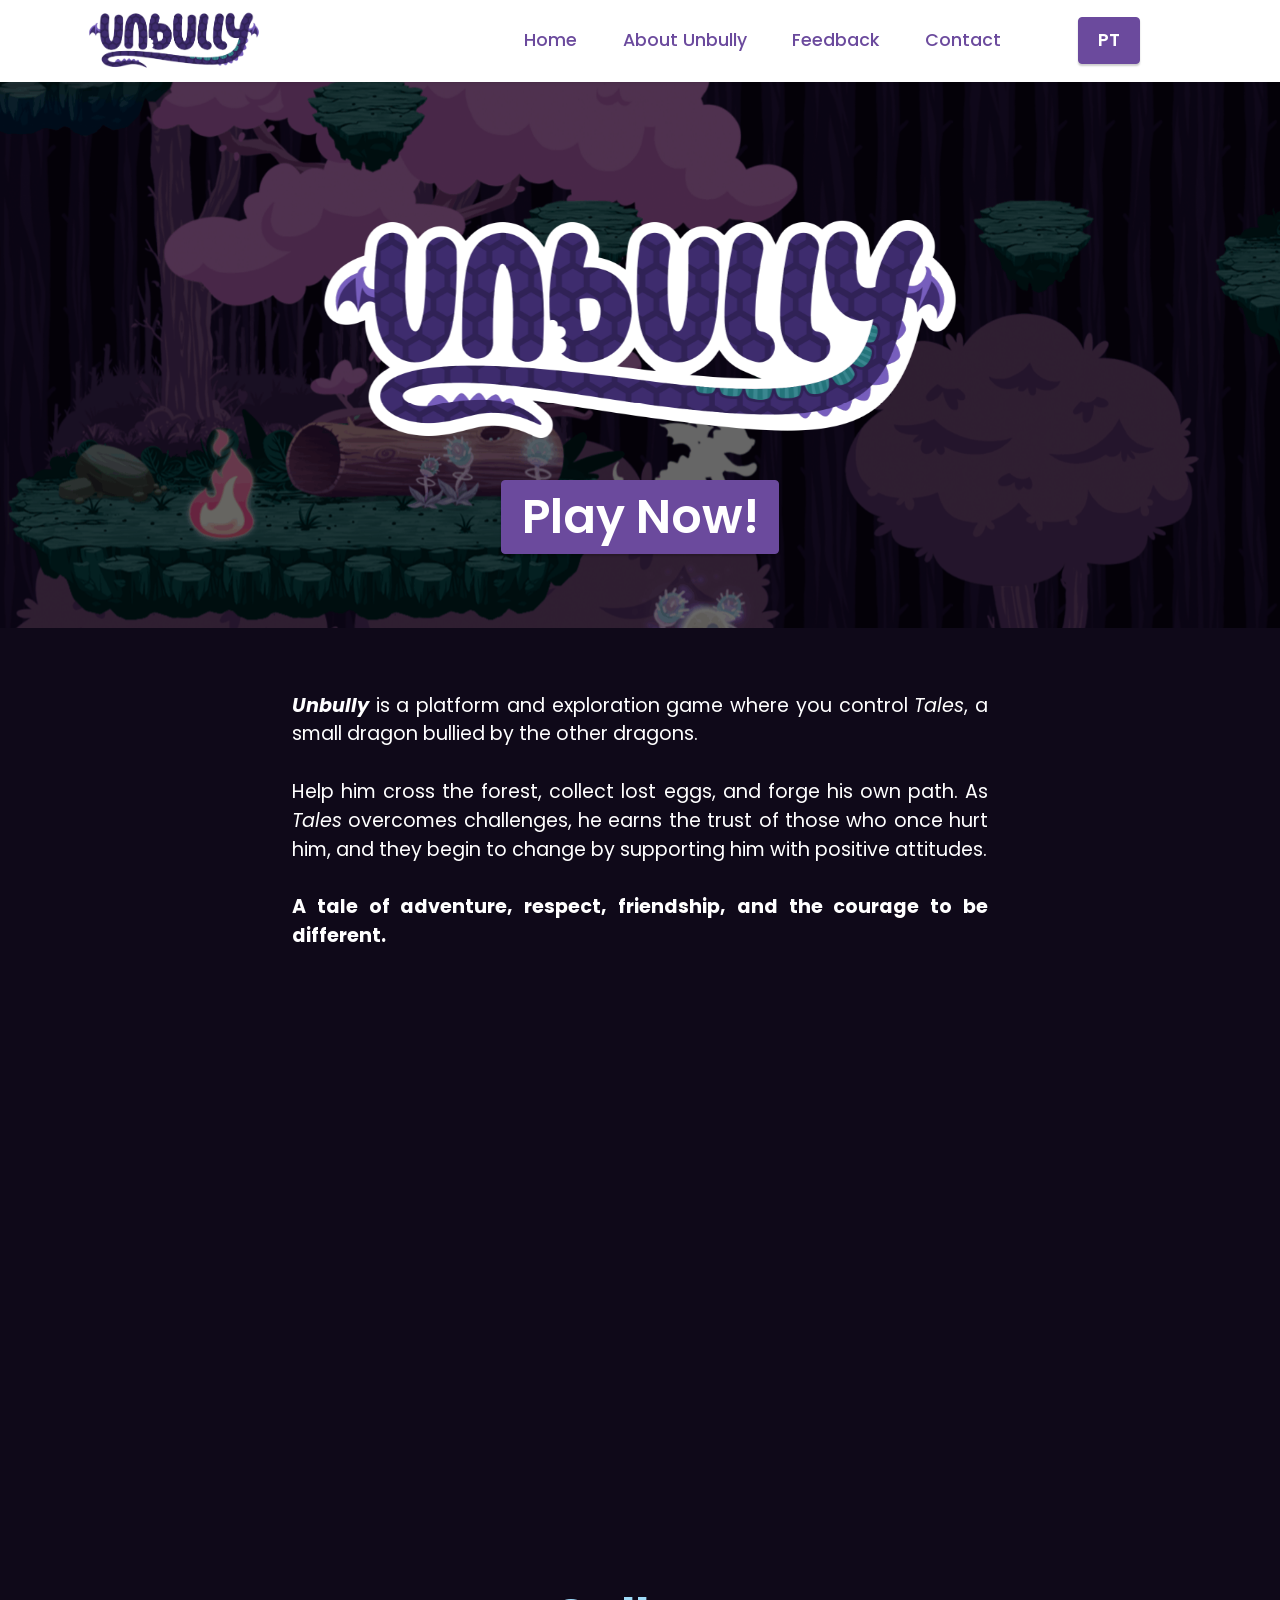
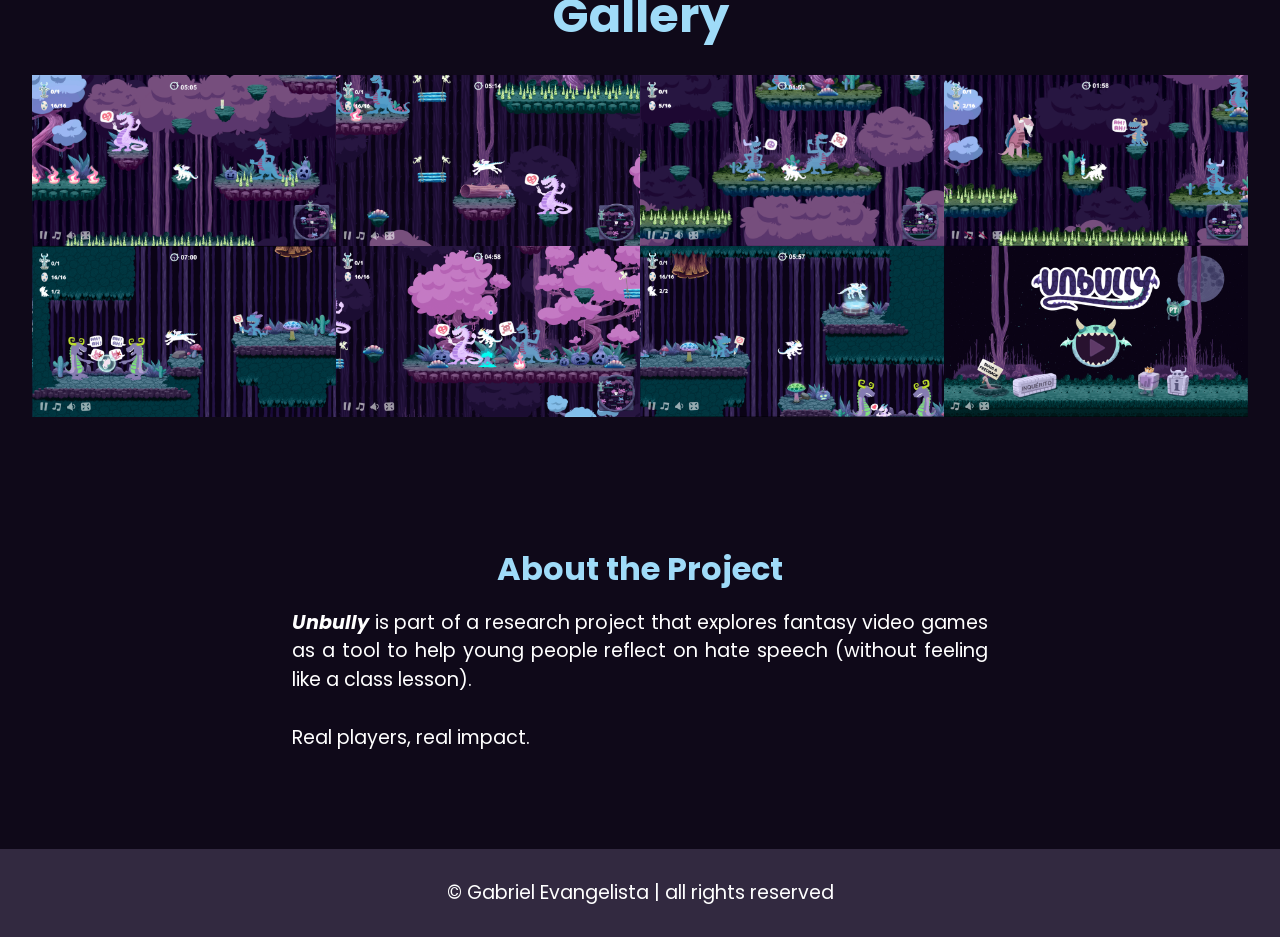
==== EN/index.html @ 6f9fe34d "update" ====
<!DOCTYPE html>
<html  >
<head>
  <!-- Site made with Mobirise Website Builder v6.1.12, https://mobirise.com -->
  <meta charset="UTF-8">
  <meta http-equiv="X-UA-Compatible" content="IE=edge">
  <meta name="generator" content="Mobirise v6.1.12, mobirise.com">
  <meta name="viewport" content="width=device-width, initial-scale=1, minimum-scale=1">
  <link rel="shortcut icon" href="assets/images/favicon2-128x128.png" type="image/x-icon">
  <meta name="description" content="">
  
  
  <title>Home</title>
  <link rel="stylesheet" href="assets/web/assets/mobirise-icons2/mobirise2.css">
  <link rel="stylesheet" href="assets/bootstrap/css/bootstrap.min.css">
  <link rel="stylesheet" href="assets/parallax/jarallax.css">
  <link rel="stylesheet" href="assets/animatecss/animate.css">
  <link rel="stylesheet" href="assets/dropdown/css/style.css">
  <link rel="stylesheet" href="assets/socicon/css/styles.css">
  <link rel="stylesheet" href="assets/theme/css/style.css">
  <link rel="preload" href="https://fonts.googleapis.com/css?family=Poppins:100,100i,200,200i,300,300i,400,400i,500,500i,600,600i,700,700i,800,800i,900,900i&display=swap" as="style" onload="this.onload=null;this.rel='stylesheet'">
  <noscript><link rel="stylesheet" href="https://fonts.googleapis.com/css?family=Poppins:100,100i,200,200i,300,300i,400,400i,500,500i,600,600i,700,700i,800,800i,900,900i&display=swap"></noscript>
  <link rel="preload" as="style" href="assets/mobirise/css/mbr-additional.css?v=PXwxpA"><link rel="stylesheet" href="assets/mobirise/css/mbr-additional.css?v=PXwxpA" type="text/css">

  
  
  
</head>
<body>
  
  <section data-bs-version="5.1" class="menu menu1 cid-vgG5Vg7soO" once="menu" id="menu1-z">
    

    <nav class="navbar navbar-dropdown navbar-fixed-top navbar-expand-lg">
        <div class="container">
            <div class="navbar-brand">
                <span class="navbar-logo">
                    
                        <a href="index.html"><img src="assets/images/unbullylogo-1756x606.png" alt="" style="height: 3.8rem;"></a>
                    
                </span>
                
            </div>
            <button class="navbar-toggler" type="button" data-toggle="collapse" data-bs-toggle="collapse" data-target="#navbarSupportedContent" data-bs-target="#navbarSupportedContent" aria-controls="navbarNavAltMarkup" aria-expanded="false" aria-label="Toggle navigation">
                <div class="hamburger">
                    <span></span>
                    <span></span>
                    <span></span>
                    <span></span>
                </div>
            </button>
            <div class="collapse navbar-collapse" id="navbarSupportedContent">
                <ul class="navbar-nav nav-dropdown" data-app-modern-menu="true"><li class="nav-item"><a class="nav-link link text-primary display-4" href="index.html">Home</a></li><li class="nav-item"><a class="nav-link link text-primary display-4" href="page4.html">About Unbully</a></li><li class="nav-item"><a class="nav-link link text-primary display-4" href="page2.html">Feedback</a></li><li class="nav-item"><a class="nav-link link text-primary display-4" href="page5.html">Contact</a></li></ul>
                
                <div class="navbar-buttons mbr-section-btn"><a class="btn btn-primary display-4" href="https://mobiri.se">PT<br></a></div>
            </div>
        </div>
    </nav>
</section>

<section data-bs-version="5.1" class="header9 cid-vm3trypGJ2 mbr-parallax-background" id="header9-1f">

    

    
    <div class="mbr-overlay" style="opacity: 0.6; background-color: rgb(0, 0, 0);"></div>

    <div class="text-center container-fluid">
        <div class="row justify-content-center">
            <div class="col-md-12 col-lg-9">
                <div class="image-wrap mb-4">
                    <img src="assets/images/unbullylogo-1756x606.png" alt="Mobirise Website Builder">
                </div>
                
                
                <div class="mbr-section-btn mt-3"><a class="btn btn-primary display-2" href="https://unbully.gevan.art" target="_blank">Play Now!</a></div>
            </div>
        </div>
    </div>
</section>

<section data-bs-version="5.1" class="header13 cid-vcz3nymHnA" id="header13-j">

    

    
    

    <div class="align-center container-fluid">
        <div class="row justify-content-center">
            <div class="col-12 col-lg-7">
                
                
                <p class="mbr-text mbr-fonts-style mb-3 display-7"><strong><em>Unbully</em></strong> is a platform and exploration game where you control <em>Tales</em>, a small dragon bullied by the other dragons.<br><br>Help him cross the forest, collect lost eggs, and forge his own path. As <em>Tales</em> overcomes challenges, he earns the trust of those who once hurt him, and they begin to change by supporting him with positive attitudes.<br><strong><br>A tale of adventure, respect, friendship, and the courage to be different.</strong></p>
                
                
            </div>
        </div>
    </div>
</section>

<section data-bs-version="5.1" class="header16 cid-vm3KEUm9s2" id="header16-1h">

    

    
    

    <div class="container">
        <div class="row justify-content-center">
            <div class="col-12 col-lg-9">
                
                
                
                <div class="video-wrapper mt-4"><iframe class="mbr-embedded-video" src="https://www.youtube.com/embed/XfeAUYcSJuM?rel=0&amp;amp;mute=1&amp;showinfo=0&amp;autoplay=1&amp;loop=1&amp;playlist=XfeAUYcSJuM" width="1280" height="720" frameborder="0" allowfullscreen></iframe></div>
            </div>
        </div>
    </div>
</section>

<section data-bs-version="5.1" class="gallery6 mbr-gallery cid-vm3TkjTkmU" id="gallery6-1n">
    

    
    

    <div class="container-fluid">
        <div class="mbr-section-head">
            <h3 class="mbr-section-title mbr-fonts-style align-center m-0 display-2"><strong>Gallery</strong></h3>
            
        </div>
        <div class="row mbr-gallery mt-4">
            <div class="col-12 col-md-6 col-lg-3 item gallery-image active">
                <div class="item-wrapper" data-toggle="modal" data-bs-toggle="modal" data-target="#vm4Dlu1EPq-modal" data-bs-target="#vm4Dlu1EPq-modal">
                    <img class="w-100" src="assets/images/gameplay04-888x500.png" alt="Mobirise Website Builder" data-slide-to="0" data-bs-slide-to="0" data-target="#lb-vm4Dlu1EPq" data-bs-target="#lb-vm4Dlu1EPq">
                    <div class="icon-wrapper">
                        <span class="mobi-mbri mobi-mbri-search mbr-iconfont mbr-iconfont-btn"></span>
                    </div>
                </div>
                
            </div>
            <div class="col-12 col-md-6 col-lg-3 item gallery-image">
                <div class="item-wrapper" data-toggle="modal" data-bs-toggle="modal" data-target="#vm4Dlu1EPq-modal" data-bs-target="#vm4Dlu1EPq-modal">
                    <img class="w-100" src="assets/images/gameplay05-1920x1080.png" alt="Mobirise Website Builder" data-slide-to="1" data-bs-slide-to="1" data-target="#lb-vm4Dlu1EPq" data-bs-target="#lb-vm4Dlu1EPq">
                    <div class="icon-wrapper">
                        <span class="mobi-mbri mobi-mbri-search mbr-iconfont mbr-iconfont-btn"></span>
                    </div>
                </div>
                
            </div><div class="col-12 col-md-6 col-lg-3 item gallery-image">
                <div class="item-wrapper" data-toggle="modal" data-bs-toggle="modal" data-target="#vm4Dlu1EPq-modal" data-bs-target="#vm4Dlu1EPq-modal">
                    <img class="w-100" src="assets/images/gameplay02-888x500.png" alt="Mobirise Website Builder" data-slide-to="2" data-bs-slide-to="2" data-target="#lb-vm4Dlu1EPq" data-bs-target="#lb-vm4Dlu1EPq">
                    <div class="icon-wrapper">
                        <span class="mobi-mbri mobi-mbri-search mbr-iconfont mbr-iconfont-btn"></span>
                    </div>
                </div>
                
            </div>
            <div class="col-12 col-md-6 col-lg-3 item gallery-image">
                <div class="item-wrapper" data-toggle="modal" data-bs-toggle="modal" data-target="#vm4Dlu1EPq-modal" data-bs-target="#vm4Dlu1EPq-modal">
                    <img class="w-100" src="assets/images/gameplay01-888x500.png" alt="Mobirise Website Builder" data-slide-to="3" data-bs-slide-to="3" data-target="#lb-vm4Dlu1EPq" data-bs-target="#lb-vm4Dlu1EPq">
                    <div class="icon-wrapper">
                        <span class="mobi-mbri mobi-mbri-search mbr-iconfont mbr-iconfont-btn"></span>
                    </div>
                </div>
                
            </div>
            <div class="col-12 col-md-6 col-lg-3 item gallery-image">
                <div class="item-wrapper" data-toggle="modal" data-bs-toggle="modal" data-target="#vm4Dlu1EPq-modal" data-bs-target="#vm4Dlu1EPq-modal">
                    <img class="w-100" src="assets/images/gameplay08-1920x1080.png" alt="Mobirise Website Builder" data-slide-to="4" data-bs-slide-to="4" data-target="#lb-vm4Dlu1EPq" data-bs-target="#lb-vm4Dlu1EPq">
                    <div class="icon-wrapper">
                        <span class="mobi-mbri mobi-mbri-search mbr-iconfont mbr-iconfont-btn"></span>
                    </div>
                </div>
                
            </div><div class="col-12 col-md-6 col-lg-3 item gallery-image">
                <div class="item-wrapper" data-toggle="modal" data-bs-toggle="modal" data-target="#vm4Dlu1EPq-modal" data-bs-target="#vm4Dlu1EPq-modal">
                    <img class="w-100" src="assets/images/gameplay07-1920x1080.png" alt="Mobirise Website Builder" data-slide-to="5" data-bs-slide-to="5" data-target="#lb-vm4Dlu1EPq" data-bs-target="#lb-vm4Dlu1EPq">
                    <div class="icon-wrapper">
                        <span class="mobi-mbri mobi-mbri-search mbr-iconfont mbr-iconfont-btn"></span>
                    </div>
                </div>
                
            </div><div class="col-12 col-md-6 col-lg-3 item gallery-image">
                <div class="item-wrapper" data-toggle="modal" data-bs-toggle="modal" data-target="#vm4Dlu1EPq-modal" data-bs-target="#vm4Dlu1EPq-modal">
                    <img class="w-100" src="assets/images/gameplay09-1920x1080.png" alt="Mobirise Website Builder" data-slide-to="6" data-bs-slide-to="6" data-target="#lb-vm4Dlu1EPq" data-bs-target="#lb-vm4Dlu1EPq">
                    <div class="icon-wrapper">
                        <span class="mobi-mbri mobi-mbri-search mbr-iconfont mbr-iconfont-btn"></span>
                    </div>
                </div>
                
            </div><div class="col-12 col-md-6 col-lg-3 item gallery-image">
                <div class="item-wrapper" data-toggle="modal" data-bs-toggle="modal" data-target="#vm4Dlu1EPq-modal" data-bs-target="#vm4Dlu1EPq-modal">
                    <img class="w-100" src="assets/images/gameplay11-1920x1080.png" alt="Mobirise Website Builder" data-slide-to="7" data-bs-slide-to="7" data-target="#lb-vm4Dlu1EPq" data-bs-target="#lb-vm4Dlu1EPq">
                    <div class="icon-wrapper">
                        <span class="mobi-mbri mobi-mbri-search mbr-iconfont mbr-iconfont-btn"></span>
                    </div>
                </div>
                
            </div>
        </div>

        <div class="modal mbr-slider" tabindex="-1" role="dialog" aria-hidden="true" id="vm4Dlu1EPq-modal">
            <div class="modal-dialog" role="document">
                <div class="modal-content">
                    <div class="modal-body">
                        <div class="carousel slide carousel-fade" id="lb-vm4Dlu1EPq" data-interval="4000" data-bs-interval="4000">
                            <div class="carousel-inner">
                                <div class="carousel-item active">
                                    <img class="d-block w-100" src="assets/images/gameplay04-888x500.png" alt="Mobirise Website Builder">
                                </div>
                                <div class="carousel-item">
                                    <img class="d-block w-100" src="assets/images/gameplay05-1920x1080.png" alt="Mobirise Website Builder">
                                </div><div class="carousel-item">
                                    <img class="d-block w-100" src="assets/images/gameplay02-888x500.png" alt="Mobirise Website Builder">
                                </div>
                                <div class="carousel-item">
                                    <img class="d-block w-100" src="assets/images/gameplay01-888x500.png" alt="Mobirise Website Builder">
                                </div>
                                <div class="carousel-item">
                                    <img class="d-block w-100" src="assets/images/gameplay08-1920x1080.png" alt="Mobirise Website Builder">
                                </div><div class="carousel-item">
                                    <img class="d-block w-100" src="assets/images/gameplay07-1920x1080.png" alt="Mobirise Website Builder">
                                </div><div class="carousel-item">
                                    <img class="d-block w-100" src="assets/images/gameplay09-1920x1080.png" alt="Mobirise Website Builder">
                                </div><div class="carousel-item">
                                    <img class="d-block w-100" src="assets/images/gameplay11-1920x1080.png" alt="Mobirise Website Builder">
                                </div>
                            </div>
                            <ol class="carousel-indicators">
                                <li data-slide-to="0" data-bs-slide-to="0" class="active" data-target="#lb-vm4Dlu1EPq" data-bs-target="#lb-vm4Dlu1EPq"></li><li data-slide-to="1" data-bs-slide-to="1" class="" data-target="#lb-vm4Dlu1EPq" data-bs-target="#lb-vm4Dlu1EPq"></li>
                                <li data-slide-to="2" data-bs-slide-to="2" data-target="#lb-vm4Dlu1EPq" data-bs-target="#lb-vm4Dlu1EPq"></li>
                                <li data-slide-to="3" data-bs-slide-to="3" data-target="#lb-vm4Dlu1EPq" data-bs-target="#lb-vm4Dlu1EPq"></li>
                                <li data-slide-to="4" data-bs-slide-to="4" data-target="#lb-vm4Dlu1EPq" data-bs-target="#lb-vm4Dlu1EPq"></li><li data-slide-to="5" data-bs-slide-to="5" data-target="#lb-vm4Dlu1EPq" data-bs-target="#lb-vm4Dlu1EPq"></li><li data-slide-to="6" data-bs-slide-to="6" data-target="#lb-vm4Dlu1EPq" data-bs-target="#lb-vm4Dlu1EPq"></li><li data-slide-to="7" data-bs-slide-to="7" data-target="#lb-vm4Dlu1EPq" data-bs-target="#lb-vm4Dlu1EPq"></li>
                            </ol>
                            <a role="button" href="" class="close" data-dismiss="modal" data-bs-dismiss="modal" aria-label="Close">
                            </a>
                            <a class="carousel-control-prev carousel-control" role="button" data-slide="prev" data-bs-slide="prev" href="#lb-vm4Dlu1EPq">
                                <span class="mobi-mbri mobi-mbri-arrow-prev" aria-hidden="true"></span>
                                <span class="sr-only visually-hidden">Previous</span>
                            </a>
                            <a class="carousel-control-next carousel-control" role="button" data-slide="next" data-bs-slide="next" href="#lb-vm4Dlu1EPq">
                                <span class="mobi-mbri mobi-mbri-arrow-next" aria-hidden="true"></span>
                                <span class="sr-only visually-hidden">Next</span>
                            </a>
                        </div>
                    </div>
                </div>
            </div>
        </div>
    </div>
</section>

<section data-bs-version="5.1" class="header13 cid-vm3LgJowr5" id="header13-1j">

    

    
    

    <div class="align-center container-fluid">
        <div class="row justify-content-center">
            <div class="col-12 col-lg-7">
                <h1 class="mbr-section-title mbr-fonts-style mb-3 display-5"><strong>About the Project</strong></h1>
                
                <p class="mbr-text mbr-fonts-style mb-3 display-7"><strong><em>Unbully</em></strong> is part of a research project that explores fantasy video games as a tool to help young people reflect on hate speech (without feeling like a class lesson).<br><br>Real players, real impact.<br></p>
                
                
            </div>
        </div>
    </div>
</section>

<section data-bs-version="5.1" class="footer7 cid-vm4bT0W5iz" once="footers" id="footer7-26">

    

    

    <div class="container">
        <div class="media-container-row align-center mbr-white">
            <div class="col-12">
                <p class="mbr-text mb-0 mbr-fonts-style display-7">
                    ​© Gabriel Evangelista | all rights reserved
                </p>
            </div>
        </div>
    </div>
</section><script src="assets/bootstrap/js/bootstrap.bundle.min.js"></script>  <script src="assets/parallax/jarallax.js"></script>  <script src="assets/smoothscroll/smooth-scroll.js"></script>  <script src="assets/ytplayer/index.js"></script>  <script src="assets/dropdown/js/navbar-dropdown.js"></script>  <script src="assets/playervimeo/vimeo_player.js"></script>  <script src="assets/theme/js/script.js"></script>  
  
  
 <div id="scrollToTop" class="scrollToTop mbr-arrow-up"><a style="text-align: center;"><i class="mbr-arrow-up-icon mbr-arrow-up-icon-cm cm-icon cm-icon-smallarrow-up"></i></a></div>
    <input name="animation" type="hidden">
  </body>
</html>
---- EN/assets/web/assets/mobirise-icons2/mobirise2.css ----
@font-face {
  font-family: 'Moririse2';
  font-display: swap;
  src:  url('mobirise2.eot?f2bix4');
  src:  url('mobirise2.eot?f2bix4#iefix') format('embedded-opentype'),
    url('mobirise2.woff2?f2bix4') format('woff2'),
    url('mobirise2.woff?f2bix4') format('woff'),
    url('mobirise2.ttf?f2bix4') format('truetype'),
    url('mobirise2.svg?f2bix4#mobirise2') format('svg');
  font-weight: normal;
  font-style: normal;
}

[class^="mobi-"], [class*=" mobi-"] {
  /* use !important to prevent issues with browser extensions that change fonts */
  font-family: 'Moririse2' !important;
  speak: none;
  font-style: normal;
  font-weight: normal;
  font-variant: normal;
  text-transform: none;
  line-height: 1;

  /* Better Font Rendering =========== */
  -webkit-font-smoothing: antialiased;
  -moz-osx-font-smoothing: grayscale;
}

.mobi-mbri-add-submenu:before {
  content: "\e900";
}
.mobi-mbri-alert:before {
  content: "\e901";
}
.mobi-mbri-align-center:before {
  content: "\e902";
}
.mobi-mbri-align-justify:before {
  content: "\e903";
}
.mobi-mbri-align-left:before {
  content: "\e904";
}
.mobi-mbri-align-right:before {
  content: "\e905";
}
.mobi-mbri-android:before {
  content: "\e906";
}
.mobi-mbri-apple:before {
  content: "\e907";
}
.mobi-mbri-arrow-down:before {
  content: "\e908";
}
.mobi-mbri-arrow-next:before {
  content: "\e909";
}
.mobi-mbri-arrow-prev:before {
  content: "\e90a";
}
.mobi-mbri-arrow-up:before {
  content: "\e90b";
}
.mobi-mbri-bold:before {
  content: "\e90c";
}
.mobi-mbri-bookmark:before {
  content: "\e90d";
}
.mobi-mbri-bootstrap:before {
  content: "\e90e";
}
.mobi-mbri-briefcase:before {
  content: "\e90f";
}
.mobi-mbri-browse:before {
  content: "\e910";
}
.mobi-mbri-bulleted-list:before {
  content: "\e911";
}
.mobi-mbri-calendar:before {
  content: "\e912";
}
.mobi-mbri-camera:before {
  content: "\e913";
}
.mobi-mbri-cart-add:before {
  content: "\e914";
}
.mobi-mbri-cart-full:before {
  content: "\e915";
}
.mobi-mbri-cash:before {
  content: "\e916";
}
.mobi-mbri-change-style:before {
  content: "\e917";
}
.mobi-mbri-chat:before {
  content: "\e918";
}
.mobi-mbri-clock:before {
  content: "\e919";
}
.mobi-mbri-close:before {
  content: "\e91a";
}
.mobi-mbri-cloud:before {
  content: "\e91b";
}
.mobi-mbri-code:before {
  content: "\e91c";
}
.mobi-mbri-contact-form:before {
  content: "\e91d";
}
.mobi-mbri-credit-card:before {
  content: "\e91e";
}
.mobi-mbri-cursor-click:before {
  content: "\e91f";
}
.mobi-mbri-cust-feedback:before {
  content: "\e920";
}
.mobi-mbri-database:before {
  content: "\e921";
}
.mobi-mbri-delivery:before {
  content: "\e922";
}
.mobi-mbri-desktop:before {
  content: "\e923";
}
.mobi-mbri-devices:before {
  content: "\e924";
}
.mobi-mbri-down:before {
  content: "\e925";
}
.mobi-mbri-download-2:before {
  content: "\e926";
}
.mobi-mbri-download:before {
  content: "\e927";
}
.mobi-mbri-drag-n-drop-2:before {
  content: "\e928";
}
.mobi-mbri-drag-n-drop:before {
  content: "\e929";
}
.mobi-mbri-edit-2:before {
  content: "\e92a";
}
.mobi-mbri-edit:before {
  content: "\e92b";
}
.mobi-mbri-error:before {
  content: "\e92c";
}
.mobi-mbri-extension:before {
  content: "\e92d";
}
.mobi-mbri-features:before {
  content: "\e92e";
}
.mobi-mbri-file:before {
  content: "\e92f";
}
.mobi-mbri-flag:before {
  content: "\e930";
}
.mobi-mbri-folder:before {
  content: "\e931";
}
.mobi-mbri-gift:before {
  content: "\e932";
}
.mobi-mbri-github:before {
  content: "\e933";
}
.mobi-mbri-globe-2:before {
  content: "\e934";
}
.mobi-mbri-globe:before {
  content: "\e935";
}
.mobi-mbri-growing-chart:before {
  content: "\e936";
}
.mobi-mbri-hearth:before {
  content: "\e937";
}
.mobi-mbri-help:before {
  content: "\e938";
}
.mobi-mbri-home:before {
  content: "\e939";
}
.mobi-mbri-hot-cup:before {
  content: "\e93a";
}
.mobi-mbri-idea:before {
  content: "\e93b";
}
.mobi-mbri-image-gallery:before {
  content: "\e93c";
}
.mobi-mbri-image-slider:before {
  content: "\e93d";
}
.mobi-mbri-info:before {
  content: "\e93e";
}
.mobi-mbri-italic:before {
  content: "\e93f";
}
.mobi-mbri-key:before {
  content: "\e940";
}
.mobi-mbri-laptop:before {
  content: "\e941";
}
.mobi-mbri-layers:before {
  content: "\e942";
}
.mobi-mbri-left-right:before {
  content: "\e943";
}
.mobi-mbri-left:before {
  content: "\e944";
}
.mobi-mbri-letter:before {
  content: "\e945";
}
.mobi-mbri-like:before {
  content: "\e946";
}
.mobi-mbri-link:before {
  content: "\e947";
}
.mobi-mbri-lock:before {
  content: "\e948";
}
.mobi-mbri-login:before {
  content: "\e949";
}
.mobi-mbri-logout:before {
  content: "\e94a";
}
.mobi-mbri-magic-stick:before {
  content: "\e94b";
}
.mobi-mbri-map-pin:before {
  content: "\e94c";
}
.mobi-mbri-menu:before {
  content: "\e94d";
}
.mobi-mbri-mobile-2:before {
  content: "\e94e";
}
.mobi-mbri-mobile-horizontal:before {
  content: "\e94f";
}
.mobi-mbri-mobile:before {
  content: "\e950";
}
.mobi-mbri-mobirise:before {
  content: "\e951";
}
.mobi-mbri-more-horizontal:before {
  content: "\e952";
}
.mobi-mbri-more-vertical:before {
  content: "\e953";
}
.mobi-mbri-music:before {
  content: "\e954";
}
.mobi-mbri-new-file:before {
  content: "\e955";
}
.mobi-mbri-numbered-list:before {
  content: "\e956";
}
.mobi-mbri-opened-folder:before {
  content: "\e957";
}
.mobi-mbri-pages:before {
  content: "\e958";
}
.mobi-mbri-paper-plane:before {
  content: "\e959";
}
.mobi-mbri-paperclip:before {
  content: "\e95a";
}
.mobi-mbri-phone:before {
  content: "\e95b";
}
.mobi-mbri-photo:before {
  content: "\e95c";
}
.mobi-mbri-photos:before {
  content: "\e95d";
}
.mobi-mbri-pin:before {
  content: "\e95e";
}
.mobi-mbri-play:before {
  content: "\e95f";
}
.mobi-mbri-plus:before {
  content: "\e960";
}
.mobi-mbri-preview:before {
  content: "\e961";
}
.mobi-mbri-print:before {
  content: "\e962";
}
.mobi-mbri-protect:before {
  content: "\e963";
}
.mobi-mbri-question:before {
  content: "\e964";
}
.mobi-mbri-quote-left:before {
  content: "\e965";
}
.mobi-mbri-quote-right:before {
  content: "\e966";
}
.mobi-mbri-redo:before {
  content: "\e967";
}
.mobi-mbri-refresh:before {
  content: "\e968";
}
.mobi-mbri-responsive-2:before {
  content: "\e969";
}
.mobi-mbri-responsive:before {
  content: "\e96a";
}
.mobi-mbri-right:before {
  content: "\e96b";
}
.mobi-mbri-rocket:before {
  content: "\e96c";
}
.mobi-mbri-sad-face:before {
  content: "\e96d";
}
.mobi-mbri-sale:before {
  content: "\e96e";
}
.mobi-mbri-save:before {
  content: "\e96f";
}
.mobi-mbri-search:before {
  content: "\e970";
}
.mobi-mbri-setting-2:before {
  content: "\e971";
}
.mobi-mbri-setting-3:before {
  content: "\e972";
}
.mobi-mbri-setting:before {
  content: "\e973";
}
.mobi-mbri-share:before {
  content: "\e974";
}
.mobi-mbri-shopping-bag:before {
  content: "\e975";
}
.mobi-mbri-shopping-basket:before {
  content: "\e976";
}
.mobi-mbri-shopping-cart:before {
  content: "\e977";
}
.mobi-mbri-sites:before {
  content: "\e978";
}
.mobi-mbri-smile-face:before {
  content: "\e979";
}
.mobi-mbri-speed:before {
  content: "\e97a";
}
.mobi-mbri-star:before {
  content: "\e97b";
}
.mobi-mbri-success:before {
  content: "\e97c";
}
.mobi-mbri-sun:before {
  content: "\e97d";
}
.mobi-mbri-sun2:before {
  content: "\e97e";
}
.mobi-mbri-tablet-vertical:before {
  content: "\e97f";
}
.mobi-mbri-tablet:before {
  content: "\e980";
}
.mobi-mbri-target:before {
  content: "\e981";
}
.mobi-mbri-timer:before {
  content: "\e982";
}
.mobi-mbri-to-ftp:before {
  content: "\e983";
}
.mobi-mbri-to-local-drive:before {
  content: "\e984";
}
.mobi-mbri-touch-swipe:before {
  content: "\e985";
}
.mobi-mbri-touch:before {
  content: "\e986";
}
.mobi-mbri-trash:before {
  content: "\e987";
}
.mobi-mbri-underline:before {
  content: "\e988";
}
.mobi-mbri-undo:before {
  content: "\e989";
}
.mobi-mbri-unlink:before {
  content: "\e98a";
}
.mobi-mbri-unlock:before {
  content: "\e98b";
}
.mobi-mbri-up-down:before {
  content: "\e98c";
}
.mobi-mbri-up:before {
  content: "\e98d";
}
.mobi-mbri-update:before {
  content: "\e98e";
}
.mobi-mbri-upload-2:before {
  content: "\e98f";
}
.mobi-mbri-upload:before {
  content: "\e990";
}
.mobi-mbri-user-2:before {
  content: "\e991";
}
.mobi-mbri-user:before {
  content: "\e992";
}
.mobi-mbri-users:before {
  content: "\e993";
}
.mobi-mbri-video-play:before {
  content: "\e994";
}
.mobi-mbri-video:before {
  content: "\e995";
}
.mobi-mbri-watch:before {
  content: "\e996";
}
.mobi-mbri-website-theme-2:before {
  content: "\e997";
}
.mobi-mbri-website-theme:before {
  content: "\e998";
}
.mobi-mbri-wifi:before {
  content: "\e999";
}
.mobi-mbri-windows:before {
  content: "\e99a";
}
.mobi-mbri-zoom-in:before {
  content: "\e99b";
}
.mobi-mbri-zoom-out:before {
  content: "\e99c";
}
---- EN/assets/parallax/jarallax.css ----
.jarallax {
    position: relative;
    z-index: 0;
}
.jarallax > .jarallax-img {
    position: absolute;
    object-fit: cover;
    /* support for plugin https://github.com/bfred-it/object-fit-images */
    font-family: 'object-fit: cover;';
    top: 0;
    left: 0;
    width: 100%;
    height: 100%;
    z-index: -1;
}
---- EN/assets/dropdown/css/style.css ----
.navbar-dropdown {
  left: 0;
  padding: 0;
  position: absolute;
  right: 0;
  top: 0;
  transition: all 0.45s ease;
  z-index: 1030;
  background: #282828; }
  .navbar-dropdown .navbar-logo {
    margin-right: 0.8rem;
    transition: margin 0.3s ease-in-out;
    vertical-align: middle; }
    .navbar-dropdown .navbar-logo img {
      height: 3.125rem;
      transition: all 0.3s ease-in-out; }
    .navbar-dropdown .navbar-logo.mbr-iconfont {
      font-size: 3.125rem;
      line-height: 3.125rem; }
  .navbar-dropdown .navbar-caption {
    font-weight: 700;
    white-space: normal;
    vertical-align: -4px;
    line-height: 3.125rem !important; }
    .navbar-dropdown .navbar-caption, .navbar-dropdown .navbar-caption:hover {
      color: inherit;
      text-decoration: none; }
  .navbar-dropdown .mbr-iconfont + .navbar-caption {
    vertical-align: -1px; }
  .navbar-dropdown.navbar-fixed-top {
    position: fixed; }
  .navbar-dropdown .navbar-brand span {
    vertical-align: -4px; }
  .navbar-dropdown.bg-color.transparent {
    background: none; }
  .navbar-dropdown.navbar-short .navbar-brand {
    padding: 0.625rem 0; }
    .navbar-dropdown.navbar-short .navbar-brand span {
      vertical-align: -1px; }
  .navbar-dropdown.navbar-short .navbar-caption {
    line-height: 2.375rem !important;
    vertical-align: -2px; }
  .navbar-dropdown.navbar-short .navbar-logo {
    margin-right: 0.5rem; }
    .navbar-dropdown.navbar-short .navbar-logo img {
      height: 2.375rem; }
    .navbar-dropdown.navbar-short .navbar-logo.mbr-iconfont {
      font-size: 2.375rem;
      line-height: 2.375rem; }
  .navbar-dropdown.navbar-short .mbr-table-cell {
    height: 3.625rem; }
  .navbar-dropdown .navbar-close {
    left: 0.6875rem;
    position: fixed;
    top: 0.75rem;
    z-index: 1000; }
  .navbar-dropdown .hamburger-icon {
    content: "";
    display: inline-block;
    vertical-align: middle;
    width: 16px;
    -webkit-box-shadow: 0 -6px 0 1px #282828,0 0 0 1px #282828,0 6px 0 1px #282828;
    -moz-box-shadow: 0 -6px 0 1px #282828,0 0 0 1px #282828,0 6px 0 1px #282828;
    box-shadow: 0 -6px 0 1px #282828,0 0 0 1px #282828,0 6px 0 1px #282828; }

.dropdown-menu .dropdown-toggle[data-toggle="dropdown-submenu"]::after {
  border-bottom: 0.35em solid transparent;
  border-left: 0.35em solid;
  border-right: 0;
  border-top: 0.35em solid transparent;
  margin-left: 0.3rem; }

.dropdown-menu .dropdown-item:focus {
  outline: 0; }

.nav-dropdown {
  font-size: 0.75rem;
  font-weight: 500;
  height: auto !important; }
  .nav-dropdown .nav-btn {
    padding-left: 1rem; }
  .nav-dropdown .link {
    margin: .667em 1.667em;
    font-weight: 500;
    padding: 0;
    transition: color .2s ease-in-out; }
    .nav-dropdown .link.dropdown-toggle {
      margin-right: 2.583em; }
      .nav-dropdown .link.dropdown-toggle::after {
        margin-left: .25rem;
        border-top: 0.35em solid;
        border-right: 0.35em solid transparent;
        border-left: 0.35em solid transparent;
        border-bottom: 0; }
      .nav-dropdown .link.dropdown-toggle[aria-expanded="true"] {
        margin: 0;
        padding: 0.667em 3.263em  0.667em 1.667em; }
  .nav-dropdown .link::after,
  .nav-dropdown .dropdown-item::after {
    color: inherit; }
  .nav-dropdown .btn {
    font-size: 0.75rem;
    font-weight: 700;
    letter-spacing: 0;
    margin-bottom: 0;
    padding-left: 1.25rem;
    padding-right: 1.25rem; }
  .nav-dropdown .dropdown-menu {
    border-radius: 0;
    border: 0;
    left: 0;
    margin: 0;
    padding-bottom: 1.25rem;
    padding-top: 1.25rem;
    position: relative; }
  .nav-dropdown .dropdown-submenu {
    margin-left: 0.125rem;
    top: 0; }
  .nav-dropdown .dropdown-item {
    font-weight: 500;
    line-height: 2;
    padding: 0.3846em 4.615em 0.3846em 1.5385em;
    position: relative;
    transition: color .2s ease-in-out, background-color .2s ease-in-out; }
    .nav-dropdown .dropdown-item::after {
      margin-top: -0.3077em;
      position: absolute;
      right: 1.1538em;
      top: 50%; }
    .nav-dropdown .dropdown-item:focus, .nav-dropdown .dropdown-item:hover {
      background: none; }

@media (max-width: 767px) {
  .nav-dropdown.navbar-toggleable-sm {
    bottom: 0;
    display: none;
    left: 0;
    overflow-x: hidden;
    position: fixed;
    top: 0;
    transform: translateX(-100%);
    -ms-transform: translateX(-100%);
    -webkit-transform: translateX(-100%);
    width: 18.75rem;
    z-index: 999; } }
.nav-dropdown.navbar-toggleable-xl {
  bottom: 0;
  display: none;
  left: 0;
  overflow-x: hidden;
  position: fixed;
  top: 0;
  transform: translateX(-100%);
  -ms-transform: translateX(-100%);
  -webkit-transform: translateX(-100%);
  width: 18.75rem;
  z-index: 999; }

.nav-dropdown-sm {
  display: block !important;
  overflow-x: hidden;
  overflow: auto;
  padding-top: 3.875rem; }
  .nav-dropdown-sm::after {
    content: "";
    display: block;
    height: 3rem;
    width: 100%; }
  .nav-dropdown-sm.collapse.in ~ .navbar-close {
    display: block !important; }
  .nav-dropdown-sm.collapsing, .nav-dropdown-sm.collapse.in {
    transform: translateX(0);
    -ms-transform: translateX(0);
    -webkit-transform: translateX(0);
    transition: all 0.25s ease-out;
    -webkit-transition: all 0.25s ease-out;
    background: #282828; }
  .nav-dropdown-sm.collapsing[aria-expanded="false"] {
    transform: translateX(-100%);
    -ms-transform: translateX(-100%);
    -webkit-transform: translateX(-100%); }
  .nav-dropdown-sm .nav-item {
    display: block;
    margin-left: 0 !important;
    padding-left: 0; }
  .nav-dropdown-sm .link,
  .nav-dropdown-sm .dropdown-item {
    border-top: 1px dotted rgba(255, 255, 255, 0.1);
    font-size: 0.8125rem;
    line-height: 1.6;
    margin: 0 !important;
    padding: 0.875rem 2.4rem 0.875rem 1.5625rem !important;
    position: relative;
    white-space: normal; }
    .nav-dropdown-sm .link:focus, .nav-dropdown-sm .link:hover,
    .nav-dropdown-sm .dropdown-item:focus,
    .nav-dropdown-sm .dropdown-item:hover {
      background: rgba(0, 0, 0, 0.2) !important;
      color: #c0a375; }
  .nav-dropdown-sm .nav-btn {
    position: relative;
    padding: 1.5625rem 1.5625rem 0 1.5625rem; }
    .nav-dropdown-sm .nav-btn::before {
      border-top: 1px dotted rgba(255, 255, 255, 0.1);
      content: "";
      left: 0;
      position: absolute;
      top: 0;
      width: 100%; }
    .nav-dropdown-sm .nav-btn + .nav-btn {
      padding-top: 0.625rem; }
      .nav-dropdown-sm .nav-btn + .nav-btn::before {
        display: none; }
  .nav-dropdown-sm .btn {
    padding: 0.625rem 0; }
  .nav-dropdown-sm .dropdown-toggle[data-toggle="dropdown-submenu"]::after {
    margin-left: .25rem;
    border-top: 0.35em solid;
    border-right: 0.35em solid transparent;
    border-left: 0.35em solid transparent;
    border-bottom: 0; }
  .nav-dropdown-sm .dropdown-toggle[data-toggle="dropdown-submenu"][aria-expanded="true"]::after {
    border-top: 0;
    border-right: 0.35em solid transparent;
    border-left: 0.35em solid transparent;
    border-bottom: 0.35em solid; }
  .nav-dropdown-sm .dropdown-menu {
    margin: 0;
    padding: 0;
    position: relative;
    top: 0;
    left: 0;
    width: 100%;
    border: 0;
    float: none;
    border-radius: 0;
    background: none; }
  .nav-dropdown-sm .dropdown-submenu {
    left: 100%;
    margin-left: 0.125rem;
    margin-top: -1.25rem;
    top: 0; }

.navbar-toggleable-sm .nav-dropdown .dropdown-menu {
  position: absolute; }

.navbar-toggleable-sm .nav-dropdown .dropdown-submenu {
  left: 100%;
  margin-left: 0.125rem;
  margin-top: -1.25rem;
  top: 0; }

.navbar-toggleable-sm.opened .nav-dropdown .dropdown-menu {
  position: relative; }

.navbar-toggleable-sm.opened .nav-dropdown .dropdown-submenu {
  left: 0;
  margin-left: 00rem;
  margin-top: 0rem;
  top: 0; }

.is-builder .nav-dropdown.collapsing {
  transition: none !important; }
---- EN/assets/socicon/css/styles.css ----
@charset "UTF-8";

@font-face {
  font-family: 'Socicon';
  src:  url('../fonts/socicon.eot');
  src:  url('../fonts/socicon.eot?#iefix') format('embedded-opentype'),
    url('../fonts/socicon.woff2') format('woff2'),
    url('../fonts/socicon.ttf') format('truetype'),
    url('../fonts/socicon.woff') format('woff'),
    url('../fonts/socicon.svg#socicon') format('svg');
  font-weight: normal;
  font-style: normal;
  font-display: swap;
}

[data-icon]:before {
  font-family: "socicon" !important;
  content: attr(data-icon);
  font-style: normal !important;
  font-weight: normal !important;
  font-variant: normal !important;
  text-transform: none !important;
  speak: none;
  line-height: 1;
  -webkit-font-smoothing: antialiased;
  -moz-osx-font-smoothing: grayscale;
}

[class^="socicon-"], [class*=" socicon-"] {
  /* use !important to prevent issues with browser extensions that change fonts */
  font-family: 'Socicon' !important;
  speak: none;
  font-style: normal;
  font-weight: normal;
  font-variant: normal;
  text-transform: none;
  line-height: 1;

  /* Better Font Rendering =========== */
  -webkit-font-smoothing: antialiased;
  -moz-osx-font-smoothing: grayscale;
}

.socicon-500px:before {
  content: "\e000";
}
.socicon-8tracks:before {
  content: "\e001";
}
.socicon-airbnb:before {
  content: "\e002";
}
.socicon-alliance:before {
  content: "\e003";
}
.socicon-amazon:before {
  content: "\e004";
}
.socicon-amplement:before {
  content: "\e005";
}
.socicon-android:before {
  content: "\e006";
}
.socicon-angellist:before {
  content: "\e007";
}
.socicon-apple:before {
  content: "\e008";
}
.socicon-appnet:before {
  content: "\e009";
}
.socicon-baidu:before {
  content: "\e00a";
}
.socicon-bandcamp:before {
  content: "\e00b";
}
.socicon-battlenet:before {
  content: "\e00c";
}
.socicon-mixer:before {
  content: "\e00d";
}
.socicon-bebee:before {
  content: "\e00e";
}
.socicon-bebo:before {
  content: "\e00f";
}
.socicon-behance:before {
  content: "\e010";
}
.socicon-blizzard:before {
  content: "\e011";
}
.socicon-blogger:before {
  content: "\e012";
}
.socicon-buffer:before {
  content: "\e013";
}
.socicon-chrome:before {
  content: "\e014";
}
.socicon-coderwall:before {
  content: "\e015";
}
.socicon-curse:before {
  content: "\e016";
}
.socicon-dailymotion:before {
  content: "\e017";
}
.socicon-deezer:before {
  content: "\e018";
}
.socicon-delicious:before {
  content: "\e019";
}
.socicon-deviantart:before {
  content: "\e01a";
}
.socicon-diablo:before {
  content: "\e01b";
}
.socicon-digg:before {
  content: "\e01c";
}
.socicon-discord:before {
  content: "\e01d";
}
.socicon-disqus:before {
  content: "\e01e";
}
.socicon-douban:before {
  content: "\e01f";
}
.socicon-draugiem:before {
  content: "\e020";
}
.socicon-dribbble:before {
  content: "\e021";
}
.socicon-drupal:before {
  content: "\e022";
}
.socicon-ebay:before {
  content: "\e023";
}
.socicon-ello:before {
  content: "\e024";
}
.socicon-endomodo:before {
  content: "\e025";
}
.socicon-envato:before {
  content: "\e026";
}
.socicon-etsy:before {
  content: "\e027";
}
.socicon-facebook:before {
  content: "\e028";
}
.socicon-feedburner:before {
  content: "\e029";
}
.socicon-filmweb:before {
  content: "\e02a";
}
.socicon-firefox:before {
  content: "\e02b";
}
.socicon-flattr:before {
  content: "\e02c";
}
.socicon-flickr:before {
  content: "\e02d";
}
.socicon-formulr:before {
  content: "\e02e";
}
.socicon-forrst:before {
  content: "\e02f";
}
.socicon-foursquare:before {
  content: "\e030";
}
.socicon-friendfeed:before {
  content: "\e031";
}
.socicon-github:before {
  content: "\e032";
}
.socicon-goodreads:before {
  content: "\e033";
}
.socicon-google:before {
  content: "\e034";
}
.socicon-googlescholar:before {
  content: "\e035";
}
.socicon-googlegroups:before {
  content: "\e036";
}
.socicon-googlephotos:before {
  content: "\e037";
}
.socicon-googleplus:before {
  content: "\e038";
}
.socicon-grooveshark:before {
  content: "\e039";
}
.socicon-hackerrank:before {
  content: "\e03a";
}
.socicon-hearthstone:before {
  content: "\e03b";
}
.socicon-hellocoton:before {
  content: "\e03c";
}
.socicon-heroes:before {
  content: "\e03d";
}
.socicon-smashcast:before {
  content: "\e03e";
}
.socicon-horde:before {
  content: "\e03f";
}
.socicon-houzz:before {
  content: "\e040";
}
.socicon-icq:before {
  content: "\e041";
}
.socicon-identica:before {
  content: "\e042";
}
.socicon-imdb:before {
  content: "\e043";
}
.socicon-instagram:before {
  content: "\e044";
}
.socicon-issuu:before {
  content: "\e045";
}
.socicon-istock:before {
  content: "\e046";
}
.socicon-itunes:before {
  content: "\e047";
}
.socicon-keybase:before {
  content: "\e048";
}
.socicon-lanyrd:before {
  content: "\e049";
}
.socicon-lastfm:before {
  content: "\e04a";
}
.socicon-line:before {
  content: "\e04b";
}
.socicon-linkedin:before {
  content: "\e04c";
}
.socicon-livejournal:before {
  content: "\e04d";
}
.socicon-lyft:before {
  content: "\e04e";
}
.socicon-macos:before {
  content: "\e04f";
}
.socicon-mail:before {
  content: "\e050";
}
.socicon-medium:before {
  content: "\e051";
}
.socicon-meetup:before {
  content: "\e052";
}
.socicon-mixcloud:before {
  content: "\e053";
}
.socicon-modelmayhem:before {
  content: "\e054";
}
.socicon-mumble:before {
  content: "\e055";
}
.socicon-myspace:before {
  content: "\e056";
}
.socicon-newsvine:before {
  content: "\e057";
}
.socicon-nintendo:before {
  content: "\e058";
}
.socicon-npm:before {
  content: "\e059";
}
.socicon-odnoklassniki:before {
  content: "\e05a";
}
.socicon-openid:before {
  content: "\e05b";
}
.socicon-opera:before {
  content: "\e05c";
}
.socicon-outlook:before {
  content: "\e05d";
}
.socicon-overwatch:before {
  content: "\e05e";
}
.socicon-patreon:before {
  content: "\e05f";
}
.socicon-paypal:before {
  content: "\e060";
}
.socicon-periscope:before {
  content: "\e061";
}
.socicon-persona:before {
  content: "\e062";
}
.socicon-pinterest:before {
  content: "\e063";
}
.socicon-play:before {
  content: "\e064";
}
.socicon-player:before {
  content: "\e065";
}
.socicon-playstation:before {
  content: "\e066";
}
.socicon-pocket:before {
  content: "\e067";
}
.socicon-qq:before {
  content: "\e068";
}
.socicon-quora:before {
  content: "\e069";
}
.socicon-raidcall:before {
  content: "\e06a";
}
.socicon-ravelry:before {
  content: "\e06b";
}
.socicon-reddit:before {
  content: "\e06c";
}
.socicon-renren:before {
  content: "\e06d";
}
.socicon-researchgate:before {
  content: "\e06e";
}
.socicon-residentadvisor:before {
  content: "\e06f";
}
.socicon-reverbnation:before {
  content: "\e070";
}
.socicon-rss:before {
  content: "\e071";
}
.socicon-sharethis:before {
  content: "\e072";
}
.socicon-skype:before {
  content: "\e073";
}
.socicon-slideshare:before {
  content: "\e074";
}
.socicon-smugmug:before {
  content: "\e075";
}
.socicon-snapchat:before {
  content: "\e076";
}
.socicon-songkick:before {
  content: "\e077";
}
.socicon-soundcloud:before {
  content: "\e078";
}
.socicon-spotify:before {
  content: "\e079";
}
.socicon-stackexchange:before {
  content: "\e07a";
}
.socicon-stackoverflow:before {
  content: "\e07b";
}
.socicon-starcraft:before {
  content: "\e07c";
}
.socicon-stayfriends:before {
  content: "\e07d";
}
.socicon-steam:before {
  content: "\e07e";
}
.socicon-storehouse:before {
  content: "\e07f";
}
.socicon-strava:before {
  content: "\e080";
}
.socicon-streamjar:before {
  content: "\e081";
}
.socicon-stumbleupon:before {
  content: "\e082";
}
.socicon-swarm:before {
  content: "\e083";
}
.socicon-teamspeak:before {
  content: "\e084";
}
.socicon-teamviewer:before {
  content: "\e085";
}
.socicon-technorati:before {
  content: "\e086";
}
.socicon-telegram:before {
  content: "\e087";
}
.socicon-tripadvisor:before {
  content: "\e088";
}
.socicon-tripit:before {
  content: "\e089";
}
.socicon-triplej:before {
  content: "\e08a";
}
.socicon-tumblr:before {
  content: "\e08b";
}
.socicon-twitch:before {
  content: "\e08c";
}
.socicon-twitter:before {
  content: "\e08d";
}
.socicon-uber:before {
  content: "\e08e";
}
.socicon-ventrilo:before {
  content: "\e08f";
}
.socicon-viadeo:before {
  content: "\e090";
}
.socicon-viber:before {
  content: "\e091";
}
.socicon-viewbug:before {
  content: "\e092";
}
.socicon-vimeo:before {
  content: "\e093";
}
.socicon-vine:before {
  content: "\e094";
}
.socicon-vkontakte:before {
  content: "\e095";
}
.socicon-warcraft:before {
  content: "\e096";
}
.socicon-wechat:before {
  content: "\e097";
}
.socicon-weibo:before {
  content: "\e098";
}
.socicon-whatsapp:before {
  content: "\e099";
}
.socicon-wikipedia:before {
  content: "\e09a";
}
.socicon-windows:before {
  content: "\e09b";
}
.socicon-wordpress:before {
  content: "\e09c";
}
.socicon-wykop:before {
  content: "\e09d";
}
.socicon-xbox:before {
  content: "\e09e";
}
.socicon-xing:before {
  content: "\e09f";
}
.socicon-yahoo:before {
  content: "\e0a0";
}
.socicon-yammer:before {
  content: "\e0a1";
}
.socicon-yandex:before {
  content: "\e0a2";
}
.socicon-yelp:before {
  content: "\e0a3";
}
.socicon-younow:before {
  content: "\e0a4";
}
.socicon-youtube:before {
  content: "\e0a5";
}
.socicon-zapier:before {
  content: "\e0a6";
}
.socicon-zerply:before {
  content: "\e0a7";
}
.socicon-zomato:before {
  content: "\e0a8";
}
.socicon-zynga:before {
  content: "\e0a9";
}
.socicon-bluesky:before {
  content: "\e0aa";
}
.socicon-threads:before {
  content: "\e0ab";
}
.socicon-spreadshirt:before {
  content: "\e901";
}
.socicon-gamejolt:before {
  content: "\e902";
}
.socicon-trello:before {
  content: "\e903";
}
.socicon-tunein:before {
  content: "\e904";
}
.socicon-bloglovin:before {
  content: "\e905";
}
.socicon-gamewisp:before {
  content: "\e906";
}
.socicon-messenger:before {
  content: "\e907";
}
.socicon-pandora:before {
  content: "\e908";
}
.socicon-augment:before {
  content: "\e909";
}
.socicon-bitbucket:before {
  content: "\e90a";
}
.socicon-fyuse:before {
  content: "\e90b";
}
.socicon-yt-gaming:before {
  content: "\e90c";
}
.socicon-sketchfab:before {
  content: "\e90d";
}
.socicon-mobcrush:before {
  content: "\e90e";
}
.socicon-microsoft:before {
  content: "\e90f";
}
.socicon-realtor:before {
  content: "\e910";
}
.socicon-tidal:before {
  content: "\e911";
}
.socicon-qobuz:before {
  content: "\e912";
}
.socicon-natgeo:before {
  content: "\e913";
}
.socicon-mastodon:before {
  content: "\e914";
}
.socicon-unsplash:before {
  content: "\e915";
}
.socicon-homeadvisor:before {
  content: "\e916";
}
.socicon-angieslist:before {
  content: "\e917";
}
.socicon-codepen:before {
  content: "\e918";
}
.socicon-slack:before {
  content: "\e919";
}
.socicon-openaigym:before {
  content: "\e91a";
}
.socicon-logmein:before {
  content: "\e91b";
}
.socicon-fiverr:before {
  content: "\e91c";
}
.socicon-gotomeeting:before {
  content: "\e91d";
}
.socicon-aliexpress:before {
  content: "\e91e";
}
.socicon-guru:before {
  content: "\e91f";
}
.socicon-appstore:before {
  content: "\e920";
}
.socicon-homes:before {
  content: "\e921";
}
.socicon-zoom:before {
  content: "\e922";
}
.socicon-alibaba:before {
  content: "\e923";
}
.socicon-craigslist:before {
  content: "\e924";
}
.socicon-wix:before {
  content: "\e925";
}
.socicon-redfin:before {
  content: "\e926";
}
.socicon-googlecalendar:before {
  content: "\e927";
}
.socicon-shopify:before {
  content: "\e928";
}
.socicon-freelancer:before {
  content: "\e929";
}
.socicon-seedrs:before {
  content: "\e92a";
}
.socicon-bing:before {
  content: "\e92b";
}
.socicon-doodle:before {
  content: "\e92c";
}
.socicon-bonanza:before {
  content: "\e92d";
}
.socicon-squarespace:before {
  content: "\e92e";
}
.socicon-toptal:before {
  content: "\e92f";
}
.socicon-gust:before {
  content: "\e930";
}
.socicon-ask:before {
  content: "\e931";
}
.socicon-trulia:before {
  content: "\e932";
}
.socicon-loomly:before {
  content: "\e933";
}
.socicon-ghost:before {
  content: "\e934";
}
.socicon-upwork:before {
  content: "\e935";
}
.socicon-fundable:before {
  content: "\e936";
}
.socicon-booking:before {
  content: "\e937";
}
.socicon-googlemaps:before {
  content: "\e938";
}
.socicon-zillow:before {
  content: "\e939";
}
.socicon-niconico:before {
  content: "\e93a";
}
.socicon-toneden:before {
  content: "\e93b";
}
.socicon-crunchbase:before {
  content: "\e93c";
}
.socicon-homefy:before {
  content: "\e93d";
}
.socicon-calendly:before {
  content: "\e93e";
}
.socicon-livemaster:before {
  content: "\e93f";
}
.socicon-udemy:before {
  content: "\e940";
}
.socicon-codered:before {
  content: "\e941";
}
.socicon-origin:before {
  content: "\e942";
}
.socicon-nextdoor:before {
  content: "\e943";
}
.socicon-portfolio:before {
  content: "\e944";
}
.socicon-instructables:before {
  content: "\e945";
}
.socicon-gitlab:before {
  content: "\e946";
}
.socicon-hackernews:before {
  content: "\e947";
}
.socicon-smashwords:before {
  content: "\e948";
}
.socicon-kobo:before {
  content: "\e949";
}
.socicon-bookbub:before {
  content: "\e94a";
}
.socicon-mailru:before {
  content: "\e94b";
}
.socicon-moddb:before {
  content: "\e94c";
}
.socicon-indiedb:before {
  content: "\e94d";
}
.socicon-traxsource:before {
  content: "\e94e";
}
.socicon-gamefor:before {
  content: "\e94f";
}
.socicon-pixiv:before {
  content: "\e950";
}
.socicon-myanimelist:before {
  content: "\e951";
}
.socicon-blackberry:before {
  content: "\e952";
}
.socicon-wickr:before {
  content: "\e953";
}
.socicon-spip:before {
  content: "\e954";
}
.socicon-napster:before {
  content: "\e955";
}
.socicon-beatport:before {
  content: "\e956";
}
.socicon-hackerone:before {
  content: "\e957";
}
.socicon-internet:before {
  content: "\e958";
}
.socicon-ubuntu:before {
  content: "\e959";
}
.socicon-artstation:before {
  content: "\e95a";
}
.socicon-invision:before {
  content: "\e95b";
}
.socicon-torial:before {
  content: "\e95c";
}
.socicon-collectorz:before {
  content: "\e95d";
}
.socicon-seenthis:before {
  content: "\e95e";
}
.socicon-googleplaymusic:before {
  content: "\e95f";
}
.socicon-debian:before {
  content: "\e960";
}
.socicon-filmfreeway:before {
  content: "\e961";
}
.socicon-gnome:before {
  content: "\e962";
}
.socicon-itchio:before {
  content: "\e963";
}
.socicon-jamendo:before {
  content: "\e964";
}
.socicon-mix:before {
  content: "\e965";
}
.socicon-sharepoint:before {
  content: "\e966";
}
.socicon-tinder:before {
  content: "\e967";
}
.socicon-windguru:before {
  content: "\e968";
}
.socicon-cdbaby:before {
  content: "\e969";
}
.socicon-elementaryos:before {
  content: "\e96a";
}
.socicon-stage32:before {
  content: "\e96b";
}
.socicon-tiktok:before {
  content: "\e96c";
}
.socicon-gitter:before {
  content: "\e96d";
}
.socicon-letterboxd:before {
  content: "\e96e";
}
.socicon-threema:before {
  content: "\e96f";
}
.socicon-splice:before {
  content: "\e970";
}
.socicon-metapop:before {
  content: "\e971";
}
.socicon-naver:before {
  content: "\e972";
}
.socicon-remote:before {
  content: "\e973";
}
.socicon-flipboard:before {
  content: "\e974";
}
.socicon-googlehangouts:before {
  content: "\e975";
}
.socicon-dlive:before {
  content: "\e976";
}
.socicon-vsco:before {
  content: "\e977";
}
.socicon-stitcher:before {
  content: "\e978";
}
.socicon-avvo:before {
  content: "\e979";
}
.socicon-redbubble:before {
  content: "\e97a";
}
.socicon-society6:before {
  content: "\e97b";
}
.socicon-zazzle:before {
  content: "\e97c";
}
.socicon-eitaa:before {
  content: "\e97d";
}
.socicon-soroush:before {
  content: "\e97e";
}
.socicon-bale:before {
  content: "\e97f";
}
---- EN/assets/theme/css/style.css ----
@charset "UTF-8";
section {
  background-color: #ffffff;
}

body {
  font-style: normal;
  line-height: 1.5;
  font-weight: 400;
  color: #232323;
  position: relative;
}

button {
  background-color: transparent;
  border-color: transparent;
}

section,
.container,
.container-fluid {
  position: relative;
  word-wrap: break-word;
}

a.mbr-iconfont:hover {
  text-decoration: none;
}

.article .lead p,
.article .lead ul,
.article .lead ol,
.article .lead pre,
.article .lead blockquote {
  margin-bottom: 0;
}

a {
  font-style: normal;
  font-weight: 400;
  cursor: pointer;
}
a, a:hover {
  text-decoration: none;
}

.mbr-section-title {
  font-style: normal;
  line-height: 1.3;
}

.mbr-section-subtitle {
  line-height: 1.3;
}

.mbr-text {
  font-style: normal;
  line-height: 1.7;
}

h1,
h2,
h3,
h4,
h5,
h6,
.display-1,
.display-2,
.display-4,
.display-5,
.display-7,
span,
p,
a {
  line-height: 1;
  word-break: break-word;
  word-wrap: break-word;
  font-weight: 400;
}

b,
strong {
  font-weight: bold;
}

input:-webkit-autofill, input:-webkit-autofill:hover, input:-webkit-autofill:focus, input:-webkit-autofill:active {
  transition-delay: 9999s;
  -webkit-transition-property: background-color, color;
  transition-property: background-color, color;
}

textarea[type=hidden] {
  display: none;
}

section {
  background-position: 50% 50%;
  background-repeat: no-repeat;
  background-size: cover;
}
section .mbr-background-video,
section .mbr-background-video-preview {
  position: absolute;
  bottom: 0;
  left: 0;
  right: 0;
  top: 0;
}

.hidden {
  visibility: hidden;
}

.mbr-z-index20 {
  z-index: 20;
}

/*! Base colors */
.mbr-white {
  color: #ffffff;
}

.mbr-black {
  color: #111111;
}

.mbr-bg-white {
  background-color: #ffffff;
}

.mbr-bg-black {
  background-color: #000000;
}

/*! Text-aligns */
.align-left {
  text-align: left;
}

.align-center {
  text-align: center;
}

.align-right {
  text-align: right;
}

/*! Font-weight  */
.mbr-light {
  font-weight: 300;
}

.mbr-regular {
  font-weight: 400;
}

.mbr-semibold {
  font-weight: 500;
}

.mbr-bold {
  font-weight: 700;
}

/*! Media  */
.media-content {
  flex-basis: 100%;
}

.media-container-row {
  display: flex;
  flex-direction: row;
  flex-wrap: wrap;
  justify-content: center;
  align-content: center;
  align-items: start;
}
.media-container-row .media-size-item {
  width: 400px;
}

.media-container-column {
  display: flex;
  flex-direction: column;
  flex-wrap: wrap;
  justify-content: center;
  align-content: center;
  align-items: stretch;
}
.media-container-column > * {
  width: 100%;
}

@media (min-width: 992px) {
  .media-container-row {
    flex-wrap: nowrap;
  }
}
figure {
  margin-bottom: 0;
  overflow: hidden;
}

figure[mbr-media-size] {
  transition: width 0.1s;
}

img,
iframe {
  display: block;
  width: 100%;
}

.card {
  background-color: transparent;
  border: none;
}

.card-box {
  width: 100%;
}

.card-img {
  text-align: center;
  flex-shrink: 0;
  -webkit-flex-shrink: 0;
}

.media {
  max-width: 100%;
  margin: 0 auto;
}

.mbr-figure {
  align-self: center;
}

.media-container > div {
  max-width: 100%;
}

.mbr-figure img,
.card-img img {
  width: 100%;
}

@media (max-width: 991px) {
  .media-size-item {
    width: auto !important;
  }

  .media {
    width: auto;
  }

  .mbr-figure {
    width: 100% !important;
  }
}
/*! Buttons */
.mbr-section-btn {
  margin-left: -0.6rem;
  margin-right: -0.6rem;
  font-size: 0;
}

.btn {
  font-weight: 600;
  border-width: 1px;
  font-style: normal;
  margin: 0.6rem 0.6rem;
  white-space: normal;
  transition: all 0.2s ease-in-out;
  display: inline-flex;
  align-items: center;
  justify-content: center;
  word-break: break-word;
}

.btn-sm {
  font-weight: 600;
  letter-spacing: 0px;
  transition: all 0.3s ease-in-out;
}

.btn-md {
  font-weight: 600;
  letter-spacing: 0px;
  transition: all 0.3s ease-in-out;
}

.btn-lg {
  font-weight: 600;
  letter-spacing: 0px;
  transition: all 0.3s ease-in-out;
}

.btn-form {
  margin: 0;
}
.btn-form:hover {
  cursor: pointer;
}

nav .mbr-section-btn {
  margin-left: 0rem;
  margin-right: 0rem;
}

/*! Btn icon margin */
.btn .mbr-iconfont,
.btn.btn-sm .mbr-iconfont {
  order: 1;
  cursor: pointer;
  margin-left: 0.5rem;
  vertical-align: sub;
}

.btn.btn-md .mbr-iconfont,
.btn.btn-md .mbr-iconfont {
  margin-left: 0.8rem;
}

.mbr-regular {
  font-weight: 400;
}

.mbr-semibold {
  font-weight: 500;
}

.mbr-bold {
  font-weight: 700;
}

[type=submit] {
  -webkit-appearance: none;
}

/*! Full-screen */
.mbr-fullscreen .mbr-overlay {
  min-height: 100vh;
}

.mbr-fullscreen {
  display: flex;
  display: -moz-flex;
  display: -ms-flex;
  display: -o-flex;
  align-items: center;
  min-height: 100vh;
  padding-top: 3rem;
  padding-bottom: 3rem;
}

/*! Map */
.map {
  height: 25rem;
  position: relative;
}
.map iframe {
  width: 100%;
  height: 100%;
}

/*! Scroll to top arrow */
.mbr-arrow-up {
  bottom: 25px;
  right: 90px;
  position: fixed;
  text-align: right;
  z-index: 5000;
  color: #ffffff;
  font-size: 22px;
}

.mbr-arrow-up a {
  background: rgba(0, 0, 0, 0.2);
  border-radius: 50%;
  color: #fff;
  display: inline-block;
  height: 60px;
  width: 60px;
  border: 2px solid #fff;
  outline-style: none !important;
  position: relative;
  text-decoration: none;
  transition: all 0.3s ease-in-out;
  cursor: pointer;
  text-align: center;
}
.mbr-arrow-up a:hover {
  background-color: rgba(0, 0, 0, 0.4);
}
.mbr-arrow-up a i {
  line-height: 60px;
}

.mbr-arrow-up-icon {
  display: block;
  color: #fff;
}

.mbr-arrow-up-icon::before {
  content: "›";
  display: inline-block;
  font-family: serif;
  font-size: 22px;
  line-height: 1;
  font-style: normal;
  position: relative;
  top: 6px;
  left: -4px;
  transform: rotate(-90deg);
}

/*! Arrow Down */
.mbr-arrow {
  position: absolute;
  bottom: 45px;
  left: 50%;
  width: 60px;
  height: 60px;
  cursor: pointer;
  background-color: rgba(80, 80, 80, 0.5);
  border-radius: 50%;
  transform: translateX(-50%);
}
@media (max-width: 767px) {
  .mbr-arrow {
    display: none;
  }
}
.mbr-arrow > a {
  display: inline-block;
  text-decoration: none;
  outline-style: none;
  -webkit-animation: arrowdown 1.7s ease-in-out infinite;
          animation: arrowdown 1.7s ease-in-out infinite;
  color: #ffffff;
}
.mbr-arrow > a > i {
  position: absolute;
  top: -2px;
  left: 15px;
  font-size: 2rem;
}

#scrollToTop a i::before {
  content: "";
  position: absolute;
  display: block;
  border-bottom: 2.5px solid #fff;
  border-left: 2.5px solid #fff;
  width: 27.8%;
  height: 27.8%;
  left: 50%;
  top: 51%;
  transform: translateY(-30%) translateX(-50%) rotate(135deg);
}

@keyframes arrowdown {
  0% {
    transform: translateY(0px);
  }
  50% {
    transform: translateY(-5px);
  }
  100% {
    transform: translateY(0px);
  }
}
@-webkit-keyframes arrowdown {
  0% {
    transform: translateY(0px);
  }
  50% {
    transform: translateY(-5px);
  }
  100% {
    transform: translateY(0px);
  }
}
@media (max-width: 500px) {
  .mbr-arrow-up {
    left: 0;
    right: 0;
    text-align: center;
  }
}
/*Gradients animation*/
@keyframes gradient-animation {
  from {
    background-position: 0% 100%;
    -webkit-animation-timing-function: ease-in-out;
            animation-timing-function: ease-in-out;
  }
  to {
    background-position: 100% 0%;
    -webkit-animation-timing-function: ease-in-out;
            animation-timing-function: ease-in-out;
  }
}
@-webkit-keyframes gradient-animation {
  from {
    background-position: 0% 100%;
    -webkit-animation-timing-function: ease-in-out;
            animation-timing-function: ease-in-out;
  }
  to {
    background-position: 100% 0%;
    -webkit-animation-timing-function: ease-in-out;
            animation-timing-function: ease-in-out;
  }
}
.bg-gradient {
  background-size: 200% 200%;
  animation: gradient-animation 5s infinite alternate;
  -webkit-animation: gradient-animation 5s infinite alternate;
}

.menu .navbar-brand {
  display: -webkit-flex;
}
.menu .navbar-brand span {
  display: flex;
  display: -webkit-flex;
}
.menu .navbar-brand .navbar-caption-wrap {
  display: -webkit-flex;
}
.menu .navbar-brand .navbar-logo img {
  display: -webkit-flex;
  width: auto;
}
@media (min-width: 768px) and (max-width: 991px) {
  .menu .navbar-toggleable-sm .navbar-nav {
    display: -ms-flexbox;
  }
}
@media (max-width: 991px) {
  .menu .navbar-collapse {
    max-height: 93.5vh;
  }
  .menu .navbar-collapse.show {
    overflow: auto;
  }
}
@media (min-width: 992px) {
  .menu .navbar-nav.nav-dropdown {
    display: -webkit-flex;
  }
  .menu .navbar-toggleable-sm .navbar-collapse {
    display: -webkit-flex !important;
  }
  .menu .collapsed .navbar-collapse {
    max-height: 93.5vh;
  }
  .menu .collapsed .navbar-collapse.show {
    overflow: auto;
  }
}
@media (max-width: 767px) {
  .menu .navbar-collapse {
    max-height: 80vh;
  }
}

.nav-link .mbr-iconfont {
  margin-right: 0.5rem;
}

.navbar {
  display: -webkit-flex;
  -webkit-flex-wrap: wrap;
  -webkit-align-items: center;
  -webkit-justify-content: space-between;
}

.navbar-collapse {
  -webkit-flex-basis: 100%;
  -webkit-flex-grow: 1;
  -webkit-align-items: center;
}

.nav-dropdown .link {
  padding: 0.667em 1.667em !important;
  margin: 0 !important;
}

.nav {
  display: -webkit-flex;
  -webkit-flex-wrap: wrap;
}

.row {
  display: -webkit-flex;
  -webkit-flex-wrap: wrap;
}

.justify-content-center {
  -webkit-justify-content: center;
}

.form-inline {
  display: -webkit-flex;
}

.card-wrapper {
  -webkit-flex: 1;
}

.carousel-control {
  z-index: 10;
  display: -webkit-flex;
}

.carousel-controls {
  display: -webkit-flex;
}

.media {
  display: -webkit-flex;
}

.form-group:focus {
  outline: none;
}

.jq-selectbox__select {
  padding: 7px 0;
  position: relative;
}

.jq-selectbox__dropdown {
  overflow: hidden;
  border-radius: 10px;
  position: absolute;
  top: 100%;
  left: 0 !important;
  width: 100% !important;
}

.jq-selectbox__trigger-arrow {
  right: 0;
  transform: translateY(-50%);
}

.jq-selectbox li {
  padding: 1.07em 0.5em;
}

input[type=range] {
  padding-left: 0 !important;
  padding-right: 0 !important;
}

.modal-dialog,
.modal-content {
  height: 100%;
}

.modal-dialog .carousel-inner {
  height: calc(100vh - 1.75rem);
}
@media (max-width: 575px) {
  .modal-dialog .carousel-inner {
    height: calc(100vh - 1rem);
  }
}

.carousel-item {
  text-align: center;
}

.carousel-item img {
  margin: auto;
}

.navbar-toggler {
  align-self: flex-start;
  padding: 0.25rem 0.75rem;
  font-size: 1.25rem;
  line-height: 1;
  background: transparent;
  border: 1px solid transparent;
  border-radius: 0.25rem;
}

.navbar-toggler:focus,
.navbar-toggler:hover {
  text-decoration: none;
  box-shadow: none;
}

.navbar-toggler-icon {
  display: inline-block;
  width: 1.5em;
  height: 1.5em;
  vertical-align: middle;
  content: "";
  background: no-repeat center center;
  background-size: 100% 100%;
}

.navbar-toggler-left {
  position: absolute;
  left: 1rem;
}

.navbar-toggler-right {
  position: absolute;
  right: 1rem;
}

.card-img {
  width: auto;
}

.menu .navbar.collapsed:not(.beta-menu) {
  flex-direction: column;
}

.carousel-item.active,
.carousel-item-next,
.carousel-item-prev {
  display: flex;
}

.note-air-layout .dropup .dropdown-menu,
.note-air-layout .navbar-fixed-bottom .dropdown .dropdown-menu {
  bottom: initial !important;
}

html,
body {
  height: auto;
  min-height: 100vh;
}

.dropup .dropdown-toggle::after {
  display: none;
}

.form-asterisk {
  font-family: initial;
  position: absolute;
  top: -2px;
  font-weight: normal;
}

.form-control-label {
  position: relative;
  cursor: pointer;
  margin-bottom: 0.357em;
  padding: 0;
}

.alert {
  color: #ffffff;
  border-radius: 0;
  border: 0;
  font-size: 1.1rem;
  line-height: 1.5;
  margin-bottom: 1.875rem;
  padding: 1.25rem;
  position: relative;
  text-align: center;
}
.alert.alert-form::after {
  background-color: inherit;
  bottom: -7px;
  content: "";
  display: block;
  height: 14px;
  left: 50%;
  margin-left: -7px;
  position: absolute;
  transform: rotate(45deg);
  width: 14px;
}

.form-control {
  background-color: #ffffff;
  background-clip: border-box;
  color: #232323;
  line-height: 1rem !important;
  height: auto;
  padding: 0.6rem 1.2rem;
  transition: border-color 0.25s ease 0s;
  border: 1px solid transparent !important;
  border-radius: 4px;
  box-shadow: rgba(0, 0, 0, 0.07) 0px 1px 1px 0px, rgba(0, 0, 0, 0.07) 0px 1px 3px 0px, rgba(0, 0, 0, 0.03) 0px 0px 0px 1px;
}
.form-active .form-control:invalid {
  border-color: red;
}

form .row {
  margin-left: -0.6rem;
  margin-right: -0.6rem;
}
form .row [class*=col] {
  padding-left: 0.6rem;
  padding-right: 0.6rem;
}

form .mbr-section-btn {
  margin: 0;
  padding-left: 0.6rem;
  padding-right: 0.6rem;
}

form .btn {
  display: flex;
  padding: 0.6rem 1.2rem;
  margin: 0;
}

form .form-check-input {
  margin-top: 0.5;
}

textarea.form-control {
  line-height: 1.5rem !important;
}

.form-group {
  margin-bottom: 1.2rem;
}

.form-control,
form .btn {
  min-height: 48px;
}

.gdpr-block label span.textGDPR input[name=gdpr] {
  top: 7px;
}

.form-control:focus {
  box-shadow: none;
}

:focus {
  outline: none;
}

.mbr-overlay {
  background-color: #000;
  bottom: 0;
  left: 0;
  opacity: 0.5;
  position: absolute;
  right: 0;
  top: 0;
  z-index: 0;
  pointer-events: none;
}

blockquote {
  font-style: italic;
  padding: 3rem;
  font-size: 1.09rem;
  position: relative;
  border-left: 3px solid;
}

ul,
ol,
pre,
blockquote {
  margin-bottom: 2.3125rem;
}

.mt-4 {
  margin-top: 2rem !important;
}

.mb-4 {
  margin-bottom: 2rem !important;
}

@media (min-width: 992px) {
  .container {
    padding-left: 16px;
    padding-right: 16px;
  }

  .row {
    margin-left: -16px;
    margin-right: -16px;
  }
  .row > [class*=col] {
    padding-left: 16px;
    padding-right: 16px;
  }
}
@media (min-width: 768px) {
  .container-fluid {
    padding-left: 32px;
    padding-right: 32px;
  }
}
@media (min-width: 768px) and (max-width: 991px) {
  .mbr-container {
    padding-left: 32px;
    padding-right: 32px;
  }
}
@media (max-width: 767px) {
  .mbr-container {
    padding-left: 16px;
    padding-right: 16px;
  }
}
.card-wrapper,
.item-wrapper {
  overflow: hidden;
}

.app-video-wrapper > img {
  opacity: 1;
}

.item {
  position: relative;
}

.dropdown-menu .dropdown-menu {
  left: 100%;
}

.dropdown-item + .dropdown-menu {
  display: none;
}

.dropdown-item:hover + .dropdown-menu,
.dropdown-menu:hover {
  display: block;
}

@media (min-aspect-ratio: 16/9) {
  .mbr-video-foreground {
    height: 300% !important;
    top: -100% !important;
  }
}
@media (max-aspect-ratio: 16/9) {
  .mbr-video-foreground {
    width: 300% !important;
    left: -100% !important;
  }
}.engine {
	position: absolute;
	text-indent: -2400px;
	text-align: center;
	padding: 0;
	top: 0;
	left: -2400px;
}
---- EN/assets/mobirise/css/mbr-additional.css ----
body {
  font-family: Jost;
}
.display-1 {
  font-family: 'Poppins', sans-serif;
  font-size: 4.6rem;
  line-height: 1.1;
}
.display-1 > .mbr-iconfont {
  font-size: 5.75rem;
}
.display-2 {
  font-family: 'Poppins', sans-serif;
  font-size: 3rem;
  line-height: 1.1;
}
.display-2 > .mbr-iconfont {
  font-size: 3.75rem;
}
.display-4 {
  font-family: 'Poppins', sans-serif;
  font-size: 1.1rem;
  line-height: 1.5;
}
.display-4 > .mbr-iconfont {
  font-size: 1.375rem;
}
.display-5 {
  font-family: 'Poppins', sans-serif;
  font-size: 2rem;
  line-height: 1.5;
}
.display-5 > .mbr-iconfont {
  font-size: 2.5rem;
}
.display-7 {
  font-family: 'Poppins', sans-serif;
  font-size: 1.2rem;
  line-height: 1.5;
}
.display-7 > .mbr-iconfont {
  font-size: 1.5rem;
}
/* ---- Fluid typography for mobile devices ---- */
/* 1.4 - font scale ratio ( bootstrap == 1.42857 ) */
/* 100vw - current viewport width */
/* (48 - 20)  48 == 48rem == 768px, 20 == 20rem == 320px(minimal supported viewport) */
/* 0.65 - min scale variable, may vary */
@media (max-width: 992px) {
  .display-1 {
    font-size: 3.68rem;
  }
}
@media (max-width: 768px) {
  .display-1 {
    font-size: 3.22rem;
    font-size: calc( 2.26rem + (4.6 - 2.26) * ((100vw - 20rem) / (48 - 20)));
    line-height: calc( 1.1 * (2.26rem + (4.6 - 2.26) * ((100vw - 20rem) / (48 - 20))));
  }
  .display-2 {
    font-size: 2.4rem;
    font-size: calc( 1.7rem + (3 - 1.7) * ((100vw - 20rem) / (48 - 20)));
    line-height: calc( 1.3 * (1.7rem + (3 - 1.7) * ((100vw - 20rem) / (48 - 20))));
  }
  .display-4 {
    font-size: 0.88rem;
    font-size: calc( 1.0350000000000001rem + (1.1 - 1.0350000000000001) * ((100vw - 20rem) / (48 - 20)));
    line-height: calc( 1.4 * (1.0350000000000001rem + (1.1 - 1.0350000000000001) * ((100vw - 20rem) / (48 - 20))));
  }
  .display-5 {
    font-size: 1.6rem;
    font-size: calc( 1.35rem + (2 - 1.35) * ((100vw - 20rem) / (48 - 20)));
    line-height: calc( 1.4 * (1.35rem + (2 - 1.35) * ((100vw - 20rem) / (48 - 20))));
  }
  .display-7 {
    font-size: 0.96rem;
    font-size: calc( 1.07rem + (1.2 - 1.07) * ((100vw - 20rem) / (48 - 20)));
    line-height: calc( 1.4 * (1.07rem + (1.2 - 1.07) * ((100vw - 20rem) / (48 - 20))));
  }
}
/* Buttons */
.btn {
  padding: 0.6rem 1.2rem;
  border-radius: 4px;
}
.btn-sm {
  padding: 0.6rem 1.2rem;
  border-radius: 4px;
}
.btn-md {
  padding: 0.6rem 1.2rem;
  border-radius: 4px;
}
.btn-lg {
  padding: 1rem 2.6rem;
  border-radius: 4px;
}
.bg-primary {
  background-color: #6b4a9d !important;
}
.bg-success {
  background-color: #40b0bf !important;
}
.bg-info {
  background-color: #8560bd !important;
}
.bg-warning {
  background-color: #ffe161 !important;
}
.bg-danger {
  background-color: #ff9966 !important;
}
.btn-primary,
.btn-primary:active {
  background-color: #6b4a9d !important;
  border-color: #6b4a9d !important;
  color: #ffffff !important;
  box-shadow: 0 2px 2px 0 rgba(0, 0, 0, 0.2);
}
.btn-primary:hover,
.btn-primary:focus,
.btn-primary.focus,
.btn-primary.active {
  color: #ffffff !important;
  background-color: #432e62 !important;
  border-color: #432e62 !important;
  box-shadow: 0 2px 5px 0 rgba(0, 0, 0, 0.2);
}
.btn-primary.disabled,
.btn-primary:disabled {
  color: #ffffff !important;
  background-color: #432e62 !important;
  border-color: #432e62 !important;
}
.btn-secondary,
.btn-secondary:active {
  background-color: #d8c3a5 !important;
  border-color: #d8c3a5 !important;
  color: #ffffff !important;
  box-shadow: 0 2px 2px 0 rgba(0, 0, 0, 0.2);
}
.btn-secondary:hover,
.btn-secondary:focus,
.btn-secondary.focus,
.btn-secondary.active {
  color: #ffffff !important;
  background-color: #be9b69 !important;
  border-color: #be9b69 !important;
  box-shadow: 0 2px 5px 0 rgba(0, 0, 0, 0.2);
}
.btn-secondary.disabled,
.btn-secondary:disabled {
  color: #ffffff !important;
  background-color: #be9b69 !important;
  border-color: #be9b69 !important;
}
.btn-info,
.btn-info:active {
  background-color: #8560bd !important;
  border-color: #8560bd !important;
  color: #ffffff !important;
  box-shadow: 0 2px 2px 0 rgba(0, 0, 0, 0.2);
}
.btn-info:hover,
.btn-info:focus,
.btn-info.focus,
.btn-info.active {
  color: #ffffff !important;
  background-color: #5b3a8c !important;
  border-color: #5b3a8c !important;
  box-shadow: 0 2px 5px 0 rgba(0, 0, 0, 0.2);
}
.btn-info.disabled,
.btn-info:disabled {
  color: #ffffff !important;
  background-color: #5b3a8c !important;
  border-color: #5b3a8c !important;
}
.btn-success,
.btn-success:active {
  background-color: #40b0bf !important;
  border-color: #40b0bf !important;
  color: #ffffff !important;
  box-shadow: 0 2px 2px 0 rgba(0, 0, 0, 0.2);
}
.btn-success:hover,
.btn-success:focus,
.btn-success.focus,
.btn-success.active {
  color: #ffffff !important;
  background-color: #2a747e !important;
  border-color: #2a747e !important;
  box-shadow: 0 2px 5px 0 rgba(0, 0, 0, 0.2);
}
.btn-success.disabled,
.btn-success:disabled {
  color: #ffffff !important;
  background-color: #2a747e !important;
  border-color: #2a747e !important;
}
.btn-warning,
.btn-warning:active {
  background-color: #ffe161 !important;
  border-color: #ffe161 !important;
  color: #614f00 !important;
  box-shadow: 0 2px 2px 0 rgba(0, 0, 0, 0.2);
}
.btn-warning:hover,
.btn-warning:focus,
.btn-warning.focus,
.btn-warning.active {
  color: #0a0800 !important;
  background-color: #ffd10a !important;
  border-color: #ffd10a !important;
  box-shadow: 0 2px 5px 0 rgba(0, 0, 0, 0.2);
}
.btn-warning.disabled,
.btn-warning:disabled {
  color: #614f00 !important;
  background-color: #ffd10a !important;
  border-color: #ffd10a !important;
}
.btn-danger,
.btn-danger:active {
  background-color: #ff9966 !important;
  border-color: #ff9966 !important;
  color: #ffffff !important;
  box-shadow: 0 2px 2px 0 rgba(0, 0, 0, 0.2);
}
.btn-danger:hover,
.btn-danger:focus,
.btn-danger.focus,
.btn-danger.active {
  color: #ffffff !important;
  background-color: #ff5f0f !important;
  border-color: #ff5f0f !important;
  box-shadow: 0 2px 5px 0 rgba(0, 0, 0, 0.2);
}
.btn-danger.disabled,
.btn-danger:disabled {
  color: #ffffff !important;
  background-color: #ff5f0f !important;
  border-color: #ff5f0f !important;
}
.btn-white,
.btn-white:active {
  background-color: #fafafa !important;
  border-color: #fafafa !important;
  color: #7a7a7a !important;
  box-shadow: 0 2px 2px 0 rgba(0, 0, 0, 0.2);
}
.btn-white:hover,
.btn-white:focus,
.btn-white.focus,
.btn-white.active {
  color: #4f4f4f !important;
  background-color: #cfcfcf !important;
  border-color: #cfcfcf !important;
  box-shadow: 0 2px 5px 0 rgba(0, 0, 0, 0.2);
}
.btn-white.disabled,
.btn-white:disabled {
  color: #7a7a7a !important;
  background-color: #cfcfcf !important;
  border-color: #cfcfcf !important;
}
.btn-black,
.btn-black:active {
  background-color: #232323 !important;
  border-color: #232323 !important;
  color: #ffffff !important;
  box-shadow: 0 2px 2px 0 rgba(0, 0, 0, 0.2);
}
.btn-black:hover,
.btn-black:focus,
.btn-black.focus,
.btn-black.active {
  color: #ffffff !important;
  background-color: #000000 !important;
  border-color: #000000 !important;
  box-shadow: 0 2px 5px 0 rgba(0, 0, 0, 0.2);
}
.btn-black.disabled,
.btn-black:disabled {
  color: #ffffff !important;
  background-color: #000000 !important;
  border-color: #000000 !important;
}
.btn-primary-outline,
.btn-primary-outline:active {
  background-color: transparent !important;
  border-color: transparent;
  color: #6b4a9d;
}
.btn-primary-outline:hover,
.btn-primary-outline:focus,
.btn-primary-outline.focus,
.btn-primary-outline.active {
  color: #432e62 !important;
  background-color: transparent!important;
  border-color: transparent!important;
  box-shadow: none!important;
}
.btn-primary-outline.disabled,
.btn-primary-outline:disabled {
  color: #ffffff !important;
  background-color: #6b4a9d !important;
  border-color: #6b4a9d !important;
}
.btn-secondary-outline,
.btn-secondary-outline:active {
  background-color: transparent !important;
  border-color: transparent;
  color: #d8c3a5;
}
.btn-secondary-outline:hover,
.btn-secondary-outline:focus,
.btn-secondary-outline.focus,
.btn-secondary-outline.active {
  color: #be9b69 !important;
  background-color: transparent!important;
  border-color: transparent!important;
  box-shadow: none!important;
}
.btn-secondary-outline.disabled,
.btn-secondary-outline:disabled {
  color: #ffffff !important;
  background-color: #d8c3a5 !important;
  border-color: #d8c3a5 !important;
}
.btn-info-outline,
.btn-info-outline:active {
  background-color: transparent !important;
  border-color: transparent;
  color: #8560bd;
}
.btn-info-outline:hover,
.btn-info-outline:focus,
.btn-info-outline.focus,
.btn-info-outline.active {
  color: #5b3a8c !important;
  background-color: transparent!important;
  border-color: transparent!important;
  box-shadow: none!important;
}
.btn-info-outline.disabled,
.btn-info-outline:disabled {
  color: #ffffff !important;
  background-color: #8560bd !important;
  border-color: #8560bd !important;
}
.btn-success-outline,
.btn-success-outline:active {
  background-color: transparent !important;
  border-color: transparent;
  color: #40b0bf;
}
.btn-success-outline:hover,
.btn-success-outline:focus,
.btn-success-outline.focus,
.btn-success-outline.active {
  color: #2a747e !important;
  background-color: transparent!important;
  border-color: transparent!important;
  box-shadow: none!important;
}
.btn-success-outline.disabled,
.btn-success-outline:disabled {
  color: #ffffff !important;
  background-color: #40b0bf !important;
  border-color: #40b0bf !important;
}
.btn-warning-outline,
.btn-warning-outline:active {
  background-color: transparent !important;
  border-color: transparent;
  color: #ffe161;
}
.btn-warning-outline:hover,
.btn-warning-outline:focus,
.btn-warning-outline.focus,
.btn-warning-outline.active {
  color: #ffd10a !important;
  background-color: transparent!important;
  border-color: transparent!important;
  box-shadow: none!important;
}
.btn-warning-outline.disabled,
.btn-warning-outline:disabled {
  color: #614f00 !important;
  background-color: #ffe161 !important;
  border-color: #ffe161 !important;
}
.btn-danger-outline,
.btn-danger-outline:active {
  background-color: transparent !important;
  border-color: transparent;
  color: #ff9966;
}
.btn-danger-outline:hover,
.btn-danger-outline:focus,
.btn-danger-outline.focus,
.btn-danger-outline.active {
  color: #ff5f0f !important;
  background-color: transparent!important;
  border-color: transparent!important;
  box-shadow: none!important;
}
.btn-danger-outline.disabled,
.btn-danger-outline:disabled {
  color: #ffffff !important;
  background-color: #ff9966 !important;
  border-color: #ff9966 !important;
}
.btn-black-outline,
.btn-black-outline:active {
  background-color: transparent !important;
  border-color: transparent;
  color: #232323;
}
.btn-black-outline:hover,
.btn-black-outline:focus,
.btn-black-outline.focus,
.btn-black-outline.active {
  color: #000000 !important;
  background-color: transparent!important;
  border-color: transparent!important;
  box-shadow: none!important;
}
.btn-black-outline.disabled,
.btn-black-outline:disabled {
  color: #ffffff !important;
  background-color: #232323 !important;
  border-color: #232323 !important;
}
.btn-white-outline,
.btn-white-outline:active {
  background-color: transparent !important;
  border-color: transparent;
  color: #fafafa;
}
.btn-white-outline:hover,
.btn-white-outline:focus,
.btn-white-outline.focus,
.btn-white-outline.active {
  color: #cfcfcf !important;
  background-color: transparent!important;
  border-color: transparent!important;
  box-shadow: none!important;
}
.btn-white-outline.disabled,
.btn-white-outline:disabled {
  color: #7a7a7a !important;
  background-color: #fafafa !important;
  border-color: #fafafa !important;
}
.text-primary {
  color: #6b4a9d !important;
}
.text-secondary {
  color: #d8c3a5 !important;
}
.text-success {
  color: #40b0bf !important;
}
.text-info {
  color: #8560bd !important;
}
.text-warning {
  color: #ffe161 !important;
}
.text-danger {
  color: #ff9966 !important;
}
.text-white {
  color: #fafafa !important;
}
.text-black {
  color: #232323 !important;
}
a.text-primary:hover,
a.text-primary:focus,
a.text-primary.active {
  color: #3c2958 !important;
}
a.text-secondary:hover,
a.text-secondary:focus,
a.text-secondary.active {
  color: #b9945e !important;
}
a.text-success:hover,
a.text-success:focus,
a.text-success.active {
  color: #266a73 !important;
}
a.text-info:hover,
a.text-info:focus,
a.text-info.active {
  color: #543681 !important;
}
a.text-warning:hover,
a.text-warning:focus,
a.text-warning.active {
  color: #facb00 !important;
}
a.text-danger:hover,
a.text-danger:focus,
a.text-danger.active {
  color: #ff5500 !important;
}
a.text-white:hover,
a.text-white:focus,
a.text-white.active {
  color: #c7c7c7 !important;
}
a.text-black:hover,
a.text-black:focus,
a.text-black.active {
  color: #000000 !important;
}
a[class*="text-"]:not(.nav-link):not(.dropdown-item):not([role]):not(.navbar-caption) {
  position: relative;
  background-image: transparent;
  background-size: 10000px 2px;
  background-repeat: no-repeat;
  background-position: 0px 1.2em;
  background-position: -10000px 1.2em;
}
a[class*="text-"]:not(.nav-link):not(.dropdown-item):not([role]):not(.navbar-caption):hover {
  transition: background-position 2s ease-in-out;
  background-image: linear-gradient(currentColor 50%, currentColor 50%);
  background-position: 0px 1.2em;
}
.nav-tabs .nav-link.active {
  color: #6b4a9d;
}
.nav-tabs .nav-link:not(.active) {
  color: #232323;
}
.alert-success {
  background-color: #70c770;
}
.alert-info {
  background-color: #8560bd;
}
.alert-warning {
  background-color: #ffe161;
}
.alert-danger {
  background-color: #ff9966;
}
.mbr-gallery-filter li.active .btn {
  background-color: #6b4a9d;
  border-color: #6b4a9d;
  color: #ffffff;
}
.mbr-gallery-filter li.active .btn:focus {
  box-shadow: none;
}
a,
a:hover {
  color: #6b4a9d;
}
.mbr-plan-header.bg-primary .mbr-plan-subtitle,
.mbr-plan-header.bg-primary .mbr-plan-price-desc {
  color: #ae98ce;
}
.mbr-plan-header.bg-success .mbr-plan-subtitle,
.mbr-plan-header.bg-success .mbr-plan-price-desc {
  color: #a0d8df;
}
.mbr-plan-header.bg-info .mbr-plan-subtitle,
.mbr-plan-header.bg-info .mbr-plan-price-desc {
  color: #cabae2;
}
.mbr-plan-header.bg-warning .mbr-plan-subtitle,
.mbr-plan-header.bg-warning .mbr-plan-price-desc {
  color: #ffffff;
}
.mbr-plan-header.bg-danger .mbr-plan-subtitle,
.mbr-plan-header.bg-danger .mbr-plan-price-desc {
  color: #ffffff;
}
/* Scroll to top button*/
.form-control {
  font-family: 'Poppins', sans-serif;
  font-size: 1.1rem;
  line-height: 1.5;
  font-weight: 400;
}
.form-control > .mbr-iconfont {
  font-size: 1.375rem;
}
.form-control:hover,
.form-control:focus {
  box-shadow: rgba(0, 0, 0, 0.07) 0px 1px 1px 0px, rgba(0, 0, 0, 0.07) 0px 1px 3px 0px, rgba(0, 0, 0, 0.03) 0px 0px 0px 1px;
  border-color: #6b4a9d !important;
}
.form-control:-webkit-input-placeholder {
  font-family: 'Poppins', sans-serif;
  font-size: 1.1rem;
  line-height: 1.5;
  font-weight: 400;
}
.form-control:-webkit-input-placeholder > .mbr-iconfont {
  font-size: 1.375rem;
}
blockquote {
  border-color: #6b4a9d;
}
/* Forms */
.jq-selectbox li:hover,
.jq-selectbox li.selected {
  background-color: #6b4a9d;
  color: #ffffff;
}
.jq-number__spin {
  transition: 0.25s ease;
}
.jq-number__spin:hover {
  border-color: #6b4a9d;
}
.jq-selectbox .jq-selectbox__trigger-arrow,
.jq-number__spin.minus:after,
.jq-number__spin.plus:after {
  transition: 0.4s;
  border-top-color: #353535;
  border-bottom-color: #353535;
}
.jq-selectbox:hover .jq-selectbox__trigger-arrow,
.jq-number__spin.minus:hover:after,
.jq-number__spin.plus:hover:after {
  border-top-color: #6b4a9d;
  border-bottom-color: #6b4a9d;
}
.xdsoft_datetimepicker .xdsoft_calendar td.xdsoft_default,
.xdsoft_datetimepicker .xdsoft_calendar td.xdsoft_current,
.xdsoft_datetimepicker .xdsoft_timepicker .xdsoft_time_box > div > div.xdsoft_current {
  color: #ffffff !important;
  background-color: #6b4a9d !important;
  box-shadow: none !important;
}
.xdsoft_datetimepicker .xdsoft_calendar td:hover,
.xdsoft_datetimepicker .xdsoft_timepicker .xdsoft_time_box > div > div:hover {
  color: #000000 !important;
  background: #d8c3a5 !important;
  box-shadow: none !important;
}
.lazy-bg {
  background-image: none !important;
}
.lazy-placeholder:not(section),
.lazy-none {
  display: block;
  position: relative;
  padding-bottom: 56.25%;
  width: 100%;
  height: auto;
}
iframe.lazy-placeholder,
.lazy-placeholder:after {
  content: '';
  position: absolute;
  width: 200px;
  height: 200px;
  background: transparent no-repeat center;
  background-size: contain;
  top: 50%;
  left: 50%;
  transform: translateX(-50%) translateY(-50%);
  background-image: url("data:image/svg+xml;charset=UTF-8,%3csvg width='32' height='32' viewBox='0 0 64 64' xmlns='http://www.w3.org/2000/svg' stroke='%236b4a9d' %3e%3cg fill='none' fill-rule='evenodd'%3e%3cg transform='translate(16 16)' stroke-width='2'%3e%3ccircle stroke-opacity='.5' cx='16' cy='16' r='16'/%3e%3cpath d='M32 16c0-9.94-8.06-16-16-16'%3e%3canimateTransform attributeName='transform' type='rotate' from='0 16 16' to='360 16 16' dur='1s' repeatCount='indefinite'/%3e%3c/path%3e%3c/g%3e%3c/g%3e%3c/svg%3e");
}
section.lazy-placeholder:after {
  opacity: 0.5;
}
body {
  overflow-x: hidden;
}
a {
  transition: color 0.6s;
}
*:focus-visible {
  outline: red solid 2px !important;
  outline-offset: 2px !important;
  transition: outline 0.2s ease-in-out;
}
.cid-vgG5Vg7soO {
  z-index: 1000;
  width: 100%;
  position: relative;
  min-height: 60px;
}
.cid-vgG5Vg7soO nav.navbar {
  position: fixed;
}
.cid-vgG5Vg7soO .dropdown-item:before {
  font-family: Moririse2 !important;
  content: "\e966";
  display: inline-block;
  width: 0;
  position: absolute;
  left: 1rem;
  top: 0.5rem;
  margin-right: 0.5rem;
  line-height: 1;
  font-size: inherit;
  vertical-align: middle;
  text-align: center;
  overflow: hidden;
  transform: scale(0, 1);
  transition: all 0.25s ease-in-out;
}
.cid-vgG5Vg7soO .dropdown-menu {
  padding: 0;
  border-radius: 4px;
  box-shadow: 0 1px 3px 0 rgba(0, 0, 0, 0.1);
}
.cid-vgG5Vg7soO .dropdown-item {
  border-bottom: 1px solid #e6e6e6;
}
.cid-vgG5Vg7soO .dropdown-item:hover,
.cid-vgG5Vg7soO .dropdown-item:focus {
  background: #6b4a9d !important;
  color: white !important;
}
.cid-vgG5Vg7soO .dropdown-item:hover span {
  color: white;
}
.cid-vgG5Vg7soO .dropdown-item:first-child {
  border-top-left-radius: 4px;
  border-top-right-radius: 4px;
}
.cid-vgG5Vg7soO .dropdown-item:last-child {
  border-bottom: none;
  border-bottom-left-radius: 4px;
  border-bottom-right-radius: 4px;
}
.cid-vgG5Vg7soO .nav-dropdown .link {
  padding: 0 0.3em !important;
  margin: 0.667em 1em !important;
}
.cid-vgG5Vg7soO .nav-dropdown .link.dropdown-toggle::after {
  margin-left: 0.5rem;
  margin-top: 0.2rem;
}
.cid-vgG5Vg7soO .nav-link {
  position: relative;
}
.cid-vgG5Vg7soO .container {
  display: flex;
  margin: auto;
}
@media (min-width: 992px) {
  .cid-vgG5Vg7soO .container {
    flex-wrap: nowrap;
  }
}
.cid-vgG5Vg7soO .iconfont-wrapper {
  color: #000000 !important;
  font-size: 1.5rem;
  padding-right: 0.5rem;
}
.cid-vgG5Vg7soO .dropdown-menu,
.cid-vgG5Vg7soO .navbar.opened {
  background: #ffffff !important;
}
.cid-vgG5Vg7soO .nav-item:focus,
.cid-vgG5Vg7soO .nav-link:focus {
  outline: none;
}
.cid-vgG5Vg7soO .dropdown .dropdown-menu .dropdown-item {
  width: auto;
  transition: all 0.25s ease-in-out;
}
.cid-vgG5Vg7soO .dropdown .dropdown-menu .dropdown-item::after {
  right: 0.5rem;
}
.cid-vgG5Vg7soO .dropdown .dropdown-menu .dropdown-item .mbr-iconfont {
  margin-right: 0.5rem;
  vertical-align: sub;
}
.cid-vgG5Vg7soO .dropdown .dropdown-menu .dropdown-item .mbr-iconfont:before {
  display: inline-block;
  transform: scale(1, 1);
  transition: all 0.25s ease-in-out;
}
.cid-vgG5Vg7soO .collapsed .dropdown-menu .dropdown-item:before {
  display: none;
}
.cid-vgG5Vg7soO .collapsed .dropdown .dropdown-menu .dropdown-item {
  padding: 0.235em 1.5em 0.235em 1.5em !important;
  transition: none;
  margin: 0 !important;
}
.cid-vgG5Vg7soO .navbar {
  min-height: 70px;
  transition: all 0.3s;
  border-bottom: 1px solid transparent;
  box-shadow: 0 1px 3px 0 rgba(0, 0, 0, 0.1);
  background: #ffffff;
}
.cid-vgG5Vg7soO .navbar.opened {
  transition: all 0.3s;
}
.cid-vgG5Vg7soO .navbar .dropdown-item {
  padding: 0.5rem 1.8rem;
}
.cid-vgG5Vg7soO .navbar .navbar-logo img {
  width: auto;
}
.cid-vgG5Vg7soO .navbar .navbar-collapse {
  justify-content: flex-end;
  z-index: 1;
}
.cid-vgG5Vg7soO .navbar.collapsed {
  justify-content: center;
}
.cid-vgG5Vg7soO .navbar.collapsed .nav-item .nav-link::before {
  display: none;
}
.cid-vgG5Vg7soO .navbar.collapsed.opened .dropdown-menu {
  top: 0;
}
@media (min-width: 992px) {
  .cid-vgG5Vg7soO .navbar.collapsed.opened:not(.navbar-short) .navbar-collapse {
    max-height: calc(98.5vh - 3.8rem);
  }
}
.cid-vgG5Vg7soO .navbar.collapsed .dropdown-menu .dropdown-submenu {
  left: 0 !important;
}
.cid-vgG5Vg7soO .navbar.collapsed .dropdown-menu .dropdown-item:after {
  right: auto;
}
.cid-vgG5Vg7soO .navbar.collapsed .dropdown-menu .dropdown-toggle[data-toggle="dropdown-submenu"]:after {
  margin-left: 0.5rem;
  margin-top: 0.2rem;
  border-top: 0.35em solid;
  border-right: 0.35em solid transparent;
  border-left: 0.35em solid transparent;
  border-bottom: 0;
  top: 41%;
}
.cid-vgG5Vg7soO .navbar.collapsed ul.navbar-nav li {
  margin: auto;
}
.cid-vgG5Vg7soO .navbar.collapsed .dropdown-menu .dropdown-item {
  padding: 0.25rem 1.5rem;
  text-align: center;
}
.cid-vgG5Vg7soO .navbar.collapsed .icons-menu {
  padding-left: 0;
  padding-right: 0;
  padding-top: 0.5rem;
  padding-bottom: 0.5rem;
}
@media (max-width: 991px) {
  .cid-vgG5Vg7soO .navbar .nav-item .nav-link::before {
    display: none;
  }
  .cid-vgG5Vg7soO .navbar.opened .dropdown-menu {
    top: 0;
  }
  .cid-vgG5Vg7soO .navbar .dropdown-menu .dropdown-submenu {
    left: 0 !important;
  }
  .cid-vgG5Vg7soO .navbar .dropdown-menu .dropdown-item:after {
    right: auto;
  }
  .cid-vgG5Vg7soO .navbar .dropdown-menu .dropdown-toggle[data-toggle="dropdown-submenu"]:after {
    margin-left: 0.5rem;
    margin-top: 0.2rem;
    border-top: 0.35em solid;
    border-right: 0.35em solid transparent;
    border-left: 0.35em solid transparent;
    border-bottom: 0;
    top: 40%;
  }
  .cid-vgG5Vg7soO .navbar .navbar-logo img {
    height: 3rem !important;
  }
  .cid-vgG5Vg7soO .navbar ul.navbar-nav li {
    margin: auto;
  }
  .cid-vgG5Vg7soO .navbar .dropdown-menu .dropdown-item {
    padding: 0.25rem 1.5rem !important;
    text-align: center;
  }
  .cid-vgG5Vg7soO .navbar .navbar-brand {
    flex-shrink: initial;
    flex-basis: auto;
    word-break: break-word;
    padding-right: 2rem;
  }
  .cid-vgG5Vg7soO .navbar .navbar-toggler {
    flex-basis: auto;
  }
  .cid-vgG5Vg7soO .navbar .icons-menu {
    padding-left: 0;
    padding-top: 0.5rem;
    padding-bottom: 0.5rem;
  }
}
@media (max-width: 991px) and (max-width: 767px) {
  .cid-vgG5Vg7soO .navbar .navbar-brand {
    width: calc(100% - 31px);
  }
}
.cid-vgG5Vg7soO .navbar.navbar-short {
  min-height: 60px;
}
.cid-vgG5Vg7soO .navbar.navbar-short .navbar-logo img {
  height: 2.5rem !important;
}
.cid-vgG5Vg7soO .navbar.navbar-short .navbar-brand {
  min-height: 60px;
  padding: 0;
}
.cid-vgG5Vg7soO .navbar-brand {
  min-height: 70px;
  flex-shrink: 0;
  align-items: center;
  margin-right: 0;
  padding: 10px 0;
  transition: all 0.3s;
  word-break: break-word;
  z-index: 1;
}
.cid-vgG5Vg7soO .navbar-brand .navbar-caption {
  line-height: inherit !important;
}
.cid-vgG5Vg7soO .navbar-brand .navbar-logo a {
  outline: none;
}
.cid-vgG5Vg7soO .dropdown-item.active,
.cid-vgG5Vg7soO .dropdown-item:active {
  background-color: transparent;
}
.cid-vgG5Vg7soO .navbar-expand-lg .navbar-nav .nav-link {
  padding: 0;
}
.cid-vgG5Vg7soO .nav-dropdown .link.dropdown-toggle {
  margin-right: 1.667em;
}
.cid-vgG5Vg7soO .nav-dropdown .link.dropdown-toggle[aria-expanded="true"] {
  margin-right: 0;
  padding: 0.667em 1.667em;
}
.cid-vgG5Vg7soO .navbar.navbar-expand-lg .dropdown .dropdown-menu {
  background: #ffffff;
}
.cid-vgG5Vg7soO .navbar.navbar-expand-lg .dropdown .dropdown-menu .dropdown-submenu {
  margin: 0;
  left: 100%;
}
.cid-vgG5Vg7soO .navbar .dropdown.open > .dropdown-menu {
  display: block;
}
.cid-vgG5Vg7soO ul.navbar-nav {
  flex-wrap: wrap;
}
.cid-vgG5Vg7soO .navbar-buttons {
  text-align: center;
  min-width: 170px;
}
.cid-vgG5Vg7soO button.navbar-toggler {
  outline: none;
  width: 31px;
  height: 20px;
  cursor: pointer;
  transition: all 0.2s;
  position: relative;
  align-self: center;
}
.cid-vgG5Vg7soO button.navbar-toggler .hamburger span {
  position: absolute;
  right: 0;
  width: 30px;
  height: 2px;
  border-right: 5px;
  background-color: #6b4a9d;
}
.cid-vgG5Vg7soO button.navbar-toggler .hamburger span:nth-child(1) {
  top: 0;
  transition: all 0.2s;
}
.cid-vgG5Vg7soO button.navbar-toggler .hamburger span:nth-child(2) {
  top: 8px;
  transition: all 0.15s;
}
.cid-vgG5Vg7soO button.navbar-toggler .hamburger span:nth-child(3) {
  top: 8px;
  transition: all 0.15s;
}
.cid-vgG5Vg7soO button.navbar-toggler .hamburger span:nth-child(4) {
  top: 16px;
  transition: all 0.2s;
}
.cid-vgG5Vg7soO nav.opened .hamburger span:nth-child(1) {
  top: 8px;
  width: 0;
  opacity: 0;
  right: 50%;
  transition: all 0.2s;
}
.cid-vgG5Vg7soO nav.opened .hamburger span:nth-child(2) {
  transform: rotate(45deg);
  transition: all 0.25s;
}
.cid-vgG5Vg7soO nav.opened .hamburger span:nth-child(3) {
  transform: rotate(-45deg);
  transition: all 0.25s;
}
.cid-vgG5Vg7soO nav.opened .hamburger span:nth-child(4) {
  top: 8px;
  width: 0;
  opacity: 0;
  right: 50%;
  transition: all 0.2s;
}
.cid-vgG5Vg7soO .navbar-dropdown {
  padding: 0 1rem;
  position: fixed;
}
.cid-vgG5Vg7soO a.nav-link {
  display: flex;
  align-items: center;
  justify-content: center;
}
.cid-vgG5Vg7soO .icons-menu {
  flex-wrap: nowrap;
  display: flex;
  justify-content: center;
  padding-left: 1rem;
  padding-right: 1rem;
  padding-top: 0.3rem;
  text-align: center;
}
@media screen and (-ms-high-contrast: active), (-ms-high-contrast: none) {
  .cid-vgG5Vg7soO .navbar {
    height: 70px;
  }
  .cid-vgG5Vg7soO .navbar.opened {
    height: auto;
  }
  .cid-vgG5Vg7soO .nav-item .nav-link:hover::before {
    width: 175%;
    max-width: calc(100% + 2rem);
    left: -1rem;
  }
}
.cid-vm3trypGJ2 {
  padding-top: 10rem;
  padding-bottom: 4rem;
  background-image: url("../../../assets/images/bkg-1-2000x1125.png");
}
.cid-vm3trypGJ2 .mbr-fallback-image.disabled {
  display: none;
}
.cid-vm3trypGJ2 .mbr-fallback-image {
  display: block;
  background-size: cover;
  background-position: center center;
  width: 100%;
  height: 100%;
  position: absolute;
  top: 0;
}
.cid-vm3trypGJ2 .image-wrap img {
  width: 100%;
}
@media (min-width: 992px) {
  .cid-vm3trypGJ2 .image-wrap img {
    display: block;
    margin: auto;
    width: 70%;
  }
}
.cid-vm3trypGJ2 .mbr-text,
.cid-vm3trypGJ2 .mbr-section-btn {
  color: #ffffff;
  text-align: center;
}
.cid-vcz3nymHnA {
  padding-top: 4rem;
  padding-bottom: 1rem;
  background-color: #0f0919;
}
.cid-vcz3nymHnA .mbr-fallback-image.disabled {
  display: none;
}
.cid-vcz3nymHnA .mbr-fallback-image {
  display: block;
  background-size: cover;
  background-position: center center;
  width: 100%;
  height: 100%;
  position: absolute;
  top: 0;
}
.cid-vcz3nymHnA .social-row .soc-item {
  display: inline-block;
  text-align: center;
  margin-bottom: 1rem;
  margin-right: .7rem;
}
.cid-vcz3nymHnA .social-row .soc-item .mbr-iconfont {
  font-size: 32px;
  border-radius: 50%;
  padding: 0.6rem;
  border: 2px solid #232323;
  transition: all 0.3s;
  color: #232323;
}
.cid-vcz3nymHnA .social-row .soc-item .mbr-iconfont:hover {
  background-color: #232323;
  color: #ffffff;
}
.cid-vcz3nymHnA .mbr-section-title {
  color: #6b4a9d;
}
.cid-vcz3nymHnA .mbr-text,
.cid-vcz3nymHnA .mbr-section-btn,
.cid-vcz3nymHnA .social-row {
  text-align: justify;
  color: #ffffff;
}
.cid-vm3KEUm9s2 {
  padding-top: 0rem;
  padding-bottom: 3rem;
  background-color: #0f0919;
}
.cid-vm3KEUm9s2 .mbr-fallback-image.disabled {
  display: none;
}
.cid-vm3KEUm9s2 .mbr-fallback-image {
  display: block;
  background-size: cover;
  background-position: center center;
  width: 100%;
  height: 100%;
  position: absolute;
  top: 0;
}
.cid-vm3KEUm9s2 .mbr-section-title,
.cid-vm3KEUm9s2 .mbr-text,
.cid-vm3KEUm9s2 .mbr-section-btn {
  text-align: center;
}
.cid-vm3KEUm9s2 .video-wrapper {
  margin: auto;
}
.cid-vm3KEUm9s2 .video-wrapper iframe {
  width: 100%;
}
.cid-vm3TkjTkmU {
  padding-top: 4rem;
  padding-bottom: 4rem;
  background-color: #0f0919;
}
.cid-vm3TkjTkmU .mbr-fallback-image.disabled {
  display: none;
}
.cid-vm3TkjTkmU .mbr-fallback-image {
  display: block;
  background-size: cover;
  background-position: center center;
  width: 100%;
  height: 100%;
  position: absolute;
  top: 0;
}
.cid-vm3TkjTkmU .row {
  margin-left: 0;
  margin-right: 0;
}
.cid-vm3TkjTkmU .item {
  padding-left: 0;
  padding-right: 0;
}
.cid-vm3TkjTkmU .item-wrapper {
  height: 100%;
  position: relative;
}
.cid-vm3TkjTkmU .item-wrapper img {
  height: 100%;
  object-fit: cover;
}
.cid-vm3TkjTkmU .item-wrapper .icon-wrapper {
  pointer-events: none;
  position: absolute;
  width: 60px;
  height: 60px;
  font-size: 22px;
  left: 50%;
  top: 50%;
  display: flex;
  align-items: center;
  justify-content: center;
  border: 2px solid #ffffff;
  border-radius: 50%;
  opacity: 0;
  color: #ffffff;
  transform: translateX(-50%) translateY(-50%);
  background-color: #1b1b1b;
  transition: 0.2s;
}
.cid-vm3TkjTkmU .item-wrapper:hover .icon-wrapper {
  opacity: 0.7;
}
.cid-vm3TkjTkmU .carousel-control,
.cid-vm3TkjTkmU .close {
  background: #1b1b1b;
}
.cid-vm3TkjTkmU .carousel-control-prev {
  margin-left: 2.5rem;
}
.cid-vm3TkjTkmU .carousel-control-prev span {
  margin-right: 5px;
}
.cid-vm3TkjTkmU .carousel-control-next {
  margin-right: 2.5rem;
}
.cid-vm3TkjTkmU .carousel-control-next span {
  margin-left: 5px;
}
.cid-vm3TkjTkmU .close {
  position: fixed;
  opacity: 0.5;
  font-size: 22px;
  font-weight: 300;
  width: 60px;
  height: 60px;
  border-radius: 50%;
  color: #fff;
  top: 2.5rem;
  right: 2.5rem;
  border: 2px solid #fff;
  text-shadow: none;
  z-index: 5;
  transition: opacity 0.3s ease;
  font-family: 'Moririse2';
  align-items: center;
  justify-content: center;
  display: flex;
}
.cid-vm3TkjTkmU .close::before {
  content: '\e91a';
}
.cid-vm3TkjTkmU .close:hover {
  opacity: 1;
  background: #000;
  color: #fff;
}
.cid-vm3TkjTkmU .carousel-control {
  display: flex;
  top: 50%;
  width: 60px;
  height: 60px;
  margin-top: -1.5rem;
  font-size: 22px;
  background-color: rgba(0, 0, 0, 0.5);
  border: 2px solid #fff;
  border-radius: 50%;
  transition: all 0.3s;
}
.cid-vm3TkjTkmU .carousel-control.carousel-control-prev {
  left: 0;
  margin-left: 2.5rem;
}
.cid-vm3TkjTkmU .carousel-control.carousel-control-next {
  right: 0;
  margin-right: 2.5rem;
}
@media (max-width: 767px) {
  .cid-vm3TkjTkmU .carousel-control {
    top: auto;
    bottom: 1rem;
  }
}
.cid-vm3TkjTkmU .carousel-indicators {
  position: absolute;
  bottom: 0;
  margin-bottom: 3px;
}
.cid-vm3TkjTkmU .carousel-indicators li {
  max-width: 15px;
  height: 15px;
  width: 15px;
  max-height: 15px;
  margin: 3px;
  background-color: rgba(0, 0, 0, 0.5);
  border: 2px solid #fff;
  border-radius: 50%;
  opacity: 0.5;
  transition: all 0.3s;
}
.cid-vm3TkjTkmU .carousel-indicators li.active,
.cid-vm3TkjTkmU .carousel-indicators li:hover {
  opacity: 0.9;
}
.cid-vm3TkjTkmU .carousel-indicators li::after,
.cid-vm3TkjTkmU .carousel-indicators li::before {
  content: none;
}
.cid-vm3TkjTkmU .carousel-indicators.ie-fix {
  left: 50%;
  display: block;
  width: 60%;
  margin-left: -30%;
  text-align: center;
}
@media (max-width: 768px) {
  .cid-vm3TkjTkmU .carousel-indicators {
    display: none !important;
  }
}
@media (max-width: 991px) {
  .cid-vm3TkjTkmU .carousel-indicators {
    margin-bottom: 3.625rem !important;
    padding-left: 2.5rem;
    padding-right: 2.5rem;
  }
}
@media (max-width: 767px) {
  .cid-vm3TkjTkmU .carousel-indicators {
    display: none;
  }
}
.cid-vm3TkjTkmU .carousel-inner {
  display: flex;
  align-items: center;
}
.cid-vm3TkjTkmU .carousel-inner > .active {
  display: block;
}
.cid-vm3TkjTkmU .carousel-control.left {
  left: 0;
  margin-left: 2.5rem;
}
.cid-vm3TkjTkmU .carousel-control.right {
  right: 0;
  margin-right: 2.5rem;
}
.cid-vm3TkjTkmU .carousel-control:hover {
  background: #1b1b1b;
  color: #fff;
  opacity: 1;
}
@media (max-width: 768px) {
  .cid-vm3TkjTkmU .carousel-control,
  .cid-vm3TkjTkmU .carousel-indicators,
  .cid-vm3TkjTkmU .modal .close {
    position: fixed;
  }
}
@media (max-width: 767px) {
  .cid-vm3TkjTkmU .mbr-slider .carousel-control {
    top: auto;
    bottom: 20px;
  }
  .cid-vm3TkjTkmU .mbr-slider > .container .carousel-control {
    margin-bottom: 0;
  }
}
.cid-vm3TkjTkmU .carousel-indicators .active,
.cid-vm3TkjTkmU .carousel-indicators li {
  width: 7px;
  height: 7px;
  margin: 3px;
  background: #000000;
  opacity: 0.5;
  border: 4px solid #000000;
}
.cid-vm3TkjTkmU .carousel-indicators .active {
  background: #fff;
}
.cid-vm3TkjTkmU .carousel-indicators li {
  max-width: 15px;
  max-height: 15px;
  border-radius: 50%;
}
.cid-vm3TkjTkmU .modal {
  padding-left: 0 !important;
  position: fixed;
  overflow: hidden;
  padding-right: 0 !important;
}
.cid-vm3TkjTkmU .modal-dialog {
  margin: 0 auto;
  max-width: 100%;
  padding-left: 1rem;
  padding-right: 1rem;
}
.cid-vm3TkjTkmU .modal-content {
  border-radius: 0;
  border: none;
  background: transparent;
}
.cid-vm3TkjTkmU .modal-body {
  padding: 0;
  display: flex;
  align-items: center;
}
.cid-vm3TkjTkmU .modal-body img {
  width: 100%;
  object-fit: contain;
  max-height: calc(100vh - 1.75rem);
}
.cid-vm3TkjTkmU .carousel {
  width: 100%;
}
.cid-vm3TkjTkmU .modal-backdrop.in {
  opacity: 0.8;
}
.cid-vm3TkjTkmU .modal.fade .modal-dialog {
  transition: margin-top 0.3s ease-out;
}
.cid-vm3TkjTkmU .modal.fade .modal-dialog,
.cid-vm3TkjTkmU .modal.in .modal-dialog {
  transform: none;
}
.cid-vm3TkjTkmU .mbr-gallery .item-wrapper {
  cursor: pointer;
}
.cid-vm3TkjTkmU H6 {
  text-align: center;
}
.cid-vm3TkjTkmU .mbr-section-title {
  color: #9fdbf8;
}
.cid-vm3LgJowr5 {
  padding-top: 4rem;
  padding-bottom: 5rem;
  background-color: #0f0919;
}
.cid-vm3LgJowr5 .mbr-fallback-image.disabled {
  display: none;
}
.cid-vm3LgJowr5 .mbr-fallback-image {
  display: block;
  background-size: cover;
  background-position: center center;
  width: 100%;
  height: 100%;
  position: absolute;
  top: 0;
}
.cid-vm3LgJowr5 .social-row .soc-item {
  display: inline-block;
  text-align: center;
  margin-bottom: 1rem;
  margin-right: .7rem;
}
.cid-vm3LgJowr5 .social-row .soc-item .mbr-iconfont {
  font-size: 32px;
  border-radius: 50%;
  padding: 0.6rem;
  border: 2px solid #232323;
  transition: all 0.3s;
  color: #232323;
}
.cid-vm3LgJowr5 .social-row .soc-item .mbr-iconfont:hover {
  background-color: #232323;
  color: #ffffff;
}
.cid-vm3LgJowr5 .mbr-section-title {
  color: #9fdbf8;
}
.cid-vm3LgJowr5 .mbr-text,
.cid-vm3LgJowr5 .mbr-section-btn,
.cid-vm3LgJowr5 .social-row {
  text-align: justify;
  color: #ffffff;
}
.cid-vm4bT0W5iz {
  padding-top: 30px;
  padding-bottom: 30px;
  background-color: #322940;
  overflow: hidden;
}
.cid-vm45g7QBeD {
  z-index: 1000;
  width: 100%;
  position: relative;
  min-height: 60px;
}
.cid-vm45g7QBeD nav.navbar {
  position: fixed;
}
.cid-vm45g7QBeD .dropdown-item:before {
  font-family: Moririse2 !important;
  content: "\e966";
  display: inline-block;
  width: 0;
  position: absolute;
  left: 1rem;
  top: 0.5rem;
  margin-right: 0.5rem;
  line-height: 1;
  font-size: inherit;
  vertical-align: middle;
  text-align: center;
  overflow: hidden;
  transform: scale(0, 1);
  transition: all 0.25s ease-in-out;
}
.cid-vm45g7QBeD .dropdown-menu {
  padding: 0;
  border-radius: 4px;
  box-shadow: 0 1px 3px 0 rgba(0, 0, 0, 0.1);
}
.cid-vm45g7QBeD .dropdown-item {
  border-bottom: 1px solid #e6e6e6;
}
.cid-vm45g7QBeD .dropdown-item:hover,
.cid-vm45g7QBeD .dropdown-item:focus {
  background: #6b4a9d !important;
  color: white !important;
}
.cid-vm45g7QBeD .dropdown-item:hover span {
  color: white;
}
.cid-vm45g7QBeD .dropdown-item:first-child {
  border-top-left-radius: 4px;
  border-top-right-radius: 4px;
}
.cid-vm45g7QBeD .dropdown-item:last-child {
  border-bottom: none;
  border-bottom-left-radius: 4px;
  border-bottom-right-radius: 4px;
}
.cid-vm45g7QBeD .nav-dropdown .link {
  padding: 0 0.3em !important;
  margin: 0.667em 1em !important;
}
.cid-vm45g7QBeD .nav-dropdown .link.dropdown-toggle::after {
  margin-left: 0.5rem;
  margin-top: 0.2rem;
}
.cid-vm45g7QBeD .nav-link {
  position: relative;
}
.cid-vm45g7QBeD .container {
  display: flex;
  margin: auto;
}
@media (min-width: 992px) {
  .cid-vm45g7QBeD .container {
    flex-wrap: nowrap;
  }
}
.cid-vm45g7QBeD .iconfont-wrapper {
  color: #000000 !important;
  font-size: 1.5rem;
  padding-right: 0.5rem;
}
.cid-vm45g7QBeD .dropdown-menu,
.cid-vm45g7QBeD .navbar.opened {
  background: #ffffff !important;
}
.cid-vm45g7QBeD .nav-item:focus,
.cid-vm45g7QBeD .nav-link:focus {
  outline: none;
}
.cid-vm45g7QBeD .dropdown .dropdown-menu .dropdown-item {
  width: auto;
  transition: all 0.25s ease-in-out;
}
.cid-vm45g7QBeD .dropdown .dropdown-menu .dropdown-item::after {
  right: 0.5rem;
}
.cid-vm45g7QBeD .dropdown .dropdown-menu .dropdown-item .mbr-iconfont {
  margin-right: 0.5rem;
  vertical-align: sub;
}
.cid-vm45g7QBeD .dropdown .dropdown-menu .dropdown-item .mbr-iconfont:before {
  display: inline-block;
  transform: scale(1, 1);
  transition: all 0.25s ease-in-out;
}
.cid-vm45g7QBeD .collapsed .dropdown-menu .dropdown-item:before {
  display: none;
}
.cid-vm45g7QBeD .collapsed .dropdown .dropdown-menu .dropdown-item {
  padding: 0.235em 1.5em 0.235em 1.5em !important;
  transition: none;
  margin: 0 !important;
}
.cid-vm45g7QBeD .navbar {
  min-height: 70px;
  transition: all 0.3s;
  border-bottom: 1px solid transparent;
  box-shadow: 0 1px 3px 0 rgba(0, 0, 0, 0.1);
  background: #ffffff;
}
.cid-vm45g7QBeD .navbar.opened {
  transition: all 0.3s;
}
.cid-vm45g7QBeD .navbar .dropdown-item {
  padding: 0.5rem 1.8rem;
}
.cid-vm45g7QBeD .navbar .navbar-logo img {
  width: auto;
}
.cid-vm45g7QBeD .navbar .navbar-collapse {
  justify-content: flex-end;
  z-index: 1;
}
.cid-vm45g7QBeD .navbar.collapsed {
  justify-content: center;
}
.cid-vm45g7QBeD .navbar.collapsed .nav-item .nav-link::before {
  display: none;
}
.cid-vm45g7QBeD .navbar.collapsed.opened .dropdown-menu {
  top: 0;
}
@media (min-width: 992px) {
  .cid-vm45g7QBeD .navbar.collapsed.opened:not(.navbar-short) .navbar-collapse {
    max-height: calc(98.5vh - 3.8rem);
  }
}
.cid-vm45g7QBeD .navbar.collapsed .dropdown-menu .dropdown-submenu {
  left: 0 !important;
}
.cid-vm45g7QBeD .navbar.collapsed .dropdown-menu .dropdown-item:after {
  right: auto;
}
.cid-vm45g7QBeD .navbar.collapsed .dropdown-menu .dropdown-toggle[data-toggle="dropdown-submenu"]:after {
  margin-left: 0.5rem;
  margin-top: 0.2rem;
  border-top: 0.35em solid;
  border-right: 0.35em solid transparent;
  border-left: 0.35em solid transparent;
  border-bottom: 0;
  top: 41%;
}
.cid-vm45g7QBeD .navbar.collapsed ul.navbar-nav li {
  margin: auto;
}
.cid-vm45g7QBeD .navbar.collapsed .dropdown-menu .dropdown-item {
  padding: 0.25rem 1.5rem;
  text-align: center;
}
.cid-vm45g7QBeD .navbar.collapsed .icons-menu {
  padding-left: 0;
  padding-right: 0;
  padding-top: 0.5rem;
  padding-bottom: 0.5rem;
}
@media (max-width: 991px) {
  .cid-vm45g7QBeD .navbar .nav-item .nav-link::before {
    display: none;
  }
  .cid-vm45g7QBeD .navbar.opened .dropdown-menu {
    top: 0;
  }
  .cid-vm45g7QBeD .navbar .dropdown-menu .dropdown-submenu {
    left: 0 !important;
  }
  .cid-vm45g7QBeD .navbar .dropdown-menu .dropdown-item:after {
    right: auto;
  }
  .cid-vm45g7QBeD .navbar .dropdown-menu .dropdown-toggle[data-toggle="dropdown-submenu"]:after {
    margin-left: 0.5rem;
    margin-top: 0.2rem;
    border-top: 0.35em solid;
    border-right: 0.35em solid transparent;
    border-left: 0.35em solid transparent;
    border-bottom: 0;
    top: 40%;
  }
  .cid-vm45g7QBeD .navbar .navbar-logo img {
    height: 3rem !important;
  }
  .cid-vm45g7QBeD .navbar ul.navbar-nav li {
    margin: auto;
  }
  .cid-vm45g7QBeD .navbar .dropdown-menu .dropdown-item {
    padding: 0.25rem 1.5rem !important;
    text-align: center;
  }
  .cid-vm45g7QBeD .navbar .navbar-brand {
    flex-shrink: initial;
    flex-basis: auto;
    word-break: break-word;
    padding-right: 2rem;
  }
  .cid-vm45g7QBeD .navbar .navbar-toggler {
    flex-basis: auto;
  }
  .cid-vm45g7QBeD .navbar .icons-menu {
    padding-left: 0;
    padding-top: 0.5rem;
    padding-bottom: 0.5rem;
  }
}
@media (max-width: 991px) and (max-width: 767px) {
  .cid-vm45g7QBeD .navbar .navbar-brand {
    width: calc(100% - 31px);
  }
}
.cid-vm45g7QBeD .navbar.navbar-short {
  min-height: 60px;
}
.cid-vm45g7QBeD .navbar.navbar-short .navbar-logo img {
  height: 2.5rem !important;
}
.cid-vm45g7QBeD .navbar.navbar-short .navbar-brand {
  min-height: 60px;
  padding: 0;
}
.cid-vm45g7QBeD .navbar-brand {
  min-height: 70px;
  flex-shrink: 0;
  align-items: center;
  margin-right: 0;
  padding: 10px 0;
  transition: all 0.3s;
  word-break: break-word;
  z-index: 1;
}
.cid-vm45g7QBeD .navbar-brand .navbar-caption {
  line-height: inherit !important;
}
.cid-vm45g7QBeD .navbar-brand .navbar-logo a {
  outline: none;
}
.cid-vm45g7QBeD .dropdown-item.active,
.cid-vm45g7QBeD .dropdown-item:active {
  background-color: transparent;
}
.cid-vm45g7QBeD .navbar-expand-lg .navbar-nav .nav-link {
  padding: 0;
}
.cid-vm45g7QBeD .nav-dropdown .link.dropdown-toggle {
  margin-right: 1.667em;
}
.cid-vm45g7QBeD .nav-dropdown .link.dropdown-toggle[aria-expanded="true"] {
  margin-right: 0;
  padding: 0.667em 1.667em;
}
.cid-vm45g7QBeD .navbar.navbar-expand-lg .dropdown .dropdown-menu {
  background: #ffffff;
}
.cid-vm45g7QBeD .navbar.navbar-expand-lg .dropdown .dropdown-menu .dropdown-submenu {
  margin: 0;
  left: 100%;
}
.cid-vm45g7QBeD .navbar .dropdown.open > .dropdown-menu {
  display: block;
}
.cid-vm45g7QBeD ul.navbar-nav {
  flex-wrap: wrap;
}
.cid-vm45g7QBeD .navbar-buttons {
  text-align: center;
  min-width: 170px;
}
.cid-vm45g7QBeD button.navbar-toggler {
  outline: none;
  width: 31px;
  height: 20px;
  cursor: pointer;
  transition: all 0.2s;
  position: relative;
  align-self: center;
}
.cid-vm45g7QBeD button.navbar-toggler .hamburger span {
  position: absolute;
  right: 0;
  width: 30px;
  height: 2px;
  border-right: 5px;
  background-color: #6b4a9d;
}
.cid-vm45g7QBeD button.navbar-toggler .hamburger span:nth-child(1) {
  top: 0;
  transition: all 0.2s;
}
.cid-vm45g7QBeD button.navbar-toggler .hamburger span:nth-child(2) {
  top: 8px;
  transition: all 0.15s;
}
.cid-vm45g7QBeD button.navbar-toggler .hamburger span:nth-child(3) {
  top: 8px;
  transition: all 0.15s;
}
.cid-vm45g7QBeD button.navbar-toggler .hamburger span:nth-child(4) {
  top: 16px;
  transition: all 0.2s;
}
.cid-vm45g7QBeD nav.opened .hamburger span:nth-child(1) {
  top: 8px;
  width: 0;
  opacity: 0;
  right: 50%;
  transition: all 0.2s;
}
.cid-vm45g7QBeD nav.opened .hamburger span:nth-child(2) {
  transform: rotate(45deg);
  transition: all 0.25s;
}
.cid-vm45g7QBeD nav.opened .hamburger span:nth-child(3) {
  transform: rotate(-45deg);
  transition: all 0.25s;
}
.cid-vm45g7QBeD nav.opened .hamburger span:nth-child(4) {
  top: 8px;
  width: 0;
  opacity: 0;
  right: 50%;
  transition: all 0.2s;
}
.cid-vm45g7QBeD .navbar-dropdown {
  padding: 0 1rem;
  position: fixed;
}
.cid-vm45g7QBeD a.nav-link {
  display: flex;
  align-items: center;
  justify-content: center;
}
.cid-vm45g7QBeD .icons-menu {
  flex-wrap: nowrap;
  display: flex;
  justify-content: center;
  padding-left: 1rem;
  padding-right: 1rem;
  padding-top: 0.3rem;
  text-align: center;
}
@media screen and (-ms-high-contrast: active), (-ms-high-contrast: none) {
  .cid-vm45g7QBeD .navbar {
    height: 70px;
  }
  .cid-vm45g7QBeD .navbar.opened {
    height: auto;
  }
  .cid-vm45g7QBeD .nav-item .nav-link:hover::before {
    width: 175%;
    max-width: calc(100% + 2rem);
    left: -1rem;
  }
}
.cid-vgG5MQJjLz {
  padding-top: 4rem;
  padding-bottom: 1rem;
  background-color: #fafafa;
}
.cid-vgG5MQJjLz .mbr-fallback-image.disabled {
  display: none;
}
.cid-vgG5MQJjLz .mbr-fallback-image {
  display: block;
  background-size: cover;
  background-position: center center;
  width: 100%;
  height: 100%;
  position: absolute;
  top: 0;
}
.cid-vgG5MQJjLz .social-row .soc-item {
  display: inline-block;
  text-align: center;
  margin-bottom: 1rem;
  margin-right: .7rem;
}
.cid-vgG5MQJjLz .social-row .soc-item .mbr-iconfont {
  font-size: 32px;
  border-radius: 50%;
  padding: 0.6rem;
  border: 2px solid #232323;
  transition: all 0.3s;
  color: #232323;
}
.cid-vgG5MQJjLz .social-row .soc-item .mbr-iconfont:hover {
  background-color: #232323;
  color: #ffffff;
}
.cid-vgG5MQJjLz .mbr-section-title {
  color: #6b4a9d;
}
.cid-vgG5MReHi7 {
  padding-top: 3rem;
  padding-bottom: 3rem;
  background-color: #fafafa;
}
.cid-vgG5MReHi7 .mbr-section-title {
  color: #e43f3f;
}
.cid-vgG5MReHi7 .mbr-text {
  color: #232323;
  text-align: center;
}
.cid-vgG5MRlmkU {
  padding-top: 4rem;
  padding-bottom: 3rem;
  background-color: #ffffff;
}
.cid-vgG5MRlmkU .mbr-overlay {
  background-color: #ffffff;
  opacity: 0.4;
}
.cid-vgG5MRlmkU form .mbr-section-btn {
  text-align: center;
  width: 100%;
}
.cid-vgG5MRlmkU form .mbr-section-btn .btn {
  display: inline-flex;
}
@media (max-width: 991px) {
  .cid-vgG5MRlmkU form .mbr-section-btn .btn {
    width: 100%;
  }
}
.cid-vgG5MRlmkU .mbr-section-title {
  color: #e43f3f;
}
.cid-vm4bT0W5iz {
  padding-top: 30px;
  padding-bottom: 30px;
  background-color: #322940;
  overflow: hidden;
}
.cid-vm442RxGEg {
  z-index: 1000;
  width: 100%;
  position: relative;
  min-height: 60px;
}
.cid-vm442RxGEg nav.navbar {
  position: fixed;
}
.cid-vm442RxGEg .dropdown-item:before {
  font-family: Moririse2 !important;
  content: "\e966";
  display: inline-block;
  width: 0;
  position: absolute;
  left: 1rem;
  top: 0.5rem;
  margin-right: 0.5rem;
  line-height: 1;
  font-size: inherit;
  vertical-align: middle;
  text-align: center;
  overflow: hidden;
  transform: scale(0, 1);
  transition: all 0.25s ease-in-out;
}
.cid-vm442RxGEg .dropdown-menu {
  padding: 0;
  border-radius: 4px;
  box-shadow: 0 1px 3px 0 rgba(0, 0, 0, 0.1);
}
.cid-vm442RxGEg .dropdown-item {
  border-bottom: 1px solid #e6e6e6;
}
.cid-vm442RxGEg .dropdown-item:hover,
.cid-vm442RxGEg .dropdown-item:focus {
  background: #6b4a9d !important;
  color: white !important;
}
.cid-vm442RxGEg .dropdown-item:hover span {
  color: white;
}
.cid-vm442RxGEg .dropdown-item:first-child {
  border-top-left-radius: 4px;
  border-top-right-radius: 4px;
}
.cid-vm442RxGEg .dropdown-item:last-child {
  border-bottom: none;
  border-bottom-left-radius: 4px;
  border-bottom-right-radius: 4px;
}
.cid-vm442RxGEg .nav-dropdown .link {
  padding: 0 0.3em !important;
  margin: 0.667em 1em !important;
}
.cid-vm442RxGEg .nav-dropdown .link.dropdown-toggle::after {
  margin-left: 0.5rem;
  margin-top: 0.2rem;
}
.cid-vm442RxGEg .nav-link {
  position: relative;
}
.cid-vm442RxGEg .container {
  display: flex;
  margin: auto;
}
@media (min-width: 992px) {
  .cid-vm442RxGEg .container {
    flex-wrap: nowrap;
  }
}
.cid-vm442RxGEg .iconfont-wrapper {
  color: #000000 !important;
  font-size: 1.5rem;
  padding-right: 0.5rem;
}
.cid-vm442RxGEg .dropdown-menu,
.cid-vm442RxGEg .navbar.opened {
  background: #ffffff !important;
}
.cid-vm442RxGEg .nav-item:focus,
.cid-vm442RxGEg .nav-link:focus {
  outline: none;
}
.cid-vm442RxGEg .dropdown .dropdown-menu .dropdown-item {
  width: auto;
  transition: all 0.25s ease-in-out;
}
.cid-vm442RxGEg .dropdown .dropdown-menu .dropdown-item::after {
  right: 0.5rem;
}
.cid-vm442RxGEg .dropdown .dropdown-menu .dropdown-item .mbr-iconfont {
  margin-right: 0.5rem;
  vertical-align: sub;
}
.cid-vm442RxGEg .dropdown .dropdown-menu .dropdown-item .mbr-iconfont:before {
  display: inline-block;
  transform: scale(1, 1);
  transition: all 0.25s ease-in-out;
}
.cid-vm442RxGEg .collapsed .dropdown-menu .dropdown-item:before {
  display: none;
}
.cid-vm442RxGEg .collapsed .dropdown .dropdown-menu .dropdown-item {
  padding: 0.235em 1.5em 0.235em 1.5em !important;
  transition: none;
  margin: 0 !important;
}
.cid-vm442RxGEg .navbar {
  min-height: 70px;
  transition: all 0.3s;
  border-bottom: 1px solid transparent;
  box-shadow: 0 1px 3px 0 rgba(0, 0, 0, 0.1);
  background: #ffffff;
}
.cid-vm442RxGEg .navbar.opened {
  transition: all 0.3s;
}
.cid-vm442RxGEg .navbar .dropdown-item {
  padding: 0.5rem 1.8rem;
}
.cid-vm442RxGEg .navbar .navbar-logo img {
  width: auto;
}
.cid-vm442RxGEg .navbar .navbar-collapse {
  justify-content: flex-end;
  z-index: 1;
}
.cid-vm442RxGEg .navbar.collapsed {
  justify-content: center;
}
.cid-vm442RxGEg .navbar.collapsed .nav-item .nav-link::before {
  display: none;
}
.cid-vm442RxGEg .navbar.collapsed.opened .dropdown-menu {
  top: 0;
}
@media (min-width: 992px) {
  .cid-vm442RxGEg .navbar.collapsed.opened:not(.navbar-short) .navbar-collapse {
    max-height: calc(98.5vh - 3.8rem);
  }
}
.cid-vm442RxGEg .navbar.collapsed .dropdown-menu .dropdown-submenu {
  left: 0 !important;
}
.cid-vm442RxGEg .navbar.collapsed .dropdown-menu .dropdown-item:after {
  right: auto;
}
.cid-vm442RxGEg .navbar.collapsed .dropdown-menu .dropdown-toggle[data-toggle="dropdown-submenu"]:after {
  margin-left: 0.5rem;
  margin-top: 0.2rem;
  border-top: 0.35em solid;
  border-right: 0.35em solid transparent;
  border-left: 0.35em solid transparent;
  border-bottom: 0;
  top: 41%;
}
.cid-vm442RxGEg .navbar.collapsed ul.navbar-nav li {
  margin: auto;
}
.cid-vm442RxGEg .navbar.collapsed .dropdown-menu .dropdown-item {
  padding: 0.25rem 1.5rem;
  text-align: center;
}
.cid-vm442RxGEg .navbar.collapsed .icons-menu {
  padding-left: 0;
  padding-right: 0;
  padding-top: 0.5rem;
  padding-bottom: 0.5rem;
}
@media (max-width: 991px) {
  .cid-vm442RxGEg .navbar .nav-item .nav-link::before {
    display: none;
  }
  .cid-vm442RxGEg .navbar.opened .dropdown-menu {
    top: 0;
  }
  .cid-vm442RxGEg .navbar .dropdown-menu .dropdown-submenu {
    left: 0 !important;
  }
  .cid-vm442RxGEg .navbar .dropdown-menu .dropdown-item:after {
    right: auto;
  }
  .cid-vm442RxGEg .navbar .dropdown-menu .dropdown-toggle[data-toggle="dropdown-submenu"]:after {
    margin-left: 0.5rem;
    margin-top: 0.2rem;
    border-top: 0.35em solid;
    border-right: 0.35em solid transparent;
    border-left: 0.35em solid transparent;
    border-bottom: 0;
    top: 40%;
  }
  .cid-vm442RxGEg .navbar .navbar-logo img {
    height: 3rem !important;
  }
  .cid-vm442RxGEg .navbar ul.navbar-nav li {
    margin: auto;
  }
  .cid-vm442RxGEg .navbar .dropdown-menu .dropdown-item {
    padding: 0.25rem 1.5rem !important;
    text-align: center;
  }
  .cid-vm442RxGEg .navbar .navbar-brand {
    flex-shrink: initial;
    flex-basis: auto;
    word-break: break-word;
    padding-right: 2rem;
  }
  .cid-vm442RxGEg .navbar .navbar-toggler {
    flex-basis: auto;
  }
  .cid-vm442RxGEg .navbar .icons-menu {
    padding-left: 0;
    padding-top: 0.5rem;
    padding-bottom: 0.5rem;
  }
}
@media (max-width: 991px) and (max-width: 767px) {
  .cid-vm442RxGEg .navbar .navbar-brand {
    width: calc(100% - 31px);
  }
}
.cid-vm442RxGEg .navbar.navbar-short {
  min-height: 60px;
}
.cid-vm442RxGEg .navbar.navbar-short .navbar-logo img {
  height: 2.5rem !important;
}
.cid-vm442RxGEg .navbar.navbar-short .navbar-brand {
  min-height: 60px;
  padding: 0;
}
.cid-vm442RxGEg .navbar-brand {
  min-height: 70px;
  flex-shrink: 0;
  align-items: center;
  margin-right: 0;
  padding: 10px 0;
  transition: all 0.3s;
  word-break: break-word;
  z-index: 1;
}
.cid-vm442RxGEg .navbar-brand .navbar-caption {
  line-height: inherit !important;
}
.cid-vm442RxGEg .navbar-brand .navbar-logo a {
  outline: none;
}
.cid-vm442RxGEg .dropdown-item.active,
.cid-vm442RxGEg .dropdown-item:active {
  background-color: transparent;
}
.cid-vm442RxGEg .navbar-expand-lg .navbar-nav .nav-link {
  padding: 0;
}
.cid-vm442RxGEg .nav-dropdown .link.dropdown-toggle {
  margin-right: 1.667em;
}
.cid-vm442RxGEg .nav-dropdown .link.dropdown-toggle[aria-expanded="true"] {
  margin-right: 0;
  padding: 0.667em 1.667em;
}
.cid-vm442RxGEg .navbar.navbar-expand-lg .dropdown .dropdown-menu {
  background: #ffffff;
}
.cid-vm442RxGEg .navbar.navbar-expand-lg .dropdown .dropdown-menu .dropdown-submenu {
  margin: 0;
  left: 100%;
}
.cid-vm442RxGEg .navbar .dropdown.open > .dropdown-menu {
  display: block;
}
.cid-vm442RxGEg ul.navbar-nav {
  flex-wrap: wrap;
}
.cid-vm442RxGEg .navbar-buttons {
  text-align: center;
  min-width: 170px;
}
.cid-vm442RxGEg button.navbar-toggler {
  outline: none;
  width: 31px;
  height: 20px;
  cursor: pointer;
  transition: all 0.2s;
  position: relative;
  align-self: center;
}
.cid-vm442RxGEg button.navbar-toggler .hamburger span {
  position: absolute;
  right: 0;
  width: 30px;
  height: 2px;
  border-right: 5px;
  background-color: #6b4a9d;
}
.cid-vm442RxGEg button.navbar-toggler .hamburger span:nth-child(1) {
  top: 0;
  transition: all 0.2s;
}
.cid-vm442RxGEg button.navbar-toggler .hamburger span:nth-child(2) {
  top: 8px;
  transition: all 0.15s;
}
.cid-vm442RxGEg button.navbar-toggler .hamburger span:nth-child(3) {
  top: 8px;
  transition: all 0.15s;
}
.cid-vm442RxGEg button.navbar-toggler .hamburger span:nth-child(4) {
  top: 16px;
  transition: all 0.2s;
}
.cid-vm442RxGEg nav.opened .hamburger span:nth-child(1) {
  top: 8px;
  width: 0;
  opacity: 0;
  right: 50%;
  transition: all 0.2s;
}
.cid-vm442RxGEg nav.opened .hamburger span:nth-child(2) {
  transform: rotate(45deg);
  transition: all 0.25s;
}
.cid-vm442RxGEg nav.opened .hamburger span:nth-child(3) {
  transform: rotate(-45deg);
  transition: all 0.25s;
}
.cid-vm442RxGEg nav.opened .hamburger span:nth-child(4) {
  top: 8px;
  width: 0;
  opacity: 0;
  right: 50%;
  transition: all 0.2s;
}
.cid-vm442RxGEg .navbar-dropdown {
  padding: 0 1rem;
  position: fixed;
}
.cid-vm442RxGEg a.nav-link {
  display: flex;
  align-items: center;
  justify-content: center;
}
.cid-vm442RxGEg .icons-menu {
  flex-wrap: nowrap;
  display: flex;
  justify-content: center;
  padding-left: 1rem;
  padding-right: 1rem;
  padding-top: 0.3rem;
  text-align: center;
}
@media screen and (-ms-high-contrast: active), (-ms-high-contrast: none) {
  .cid-vm442RxGEg .navbar {
    height: 70px;
  }
  .cid-vm442RxGEg .navbar.opened {
    height: auto;
  }
  .cid-vm442RxGEg .nav-item .nav-link:hover::before {
    width: 175%;
    max-width: calc(100% + 2rem);
    left: -1rem;
  }
}
.cid-vm442R0N1V {
  padding-top: 5rem;
  padding-bottom: 2rem;
  background-color: #0f0919;
}
.cid-vm442R0N1V .mbr-fallback-image.disabled {
  display: none;
}
.cid-vm442R0N1V .mbr-fallback-image {
  display: block;
  background-size: cover;
  background-position: center center;
  width: 100%;
  height: 100%;
  position: absolute;
  top: 0;
}
.cid-vm442R0N1V .image-wrap img {
  width: 100%;
}
@media (min-width: 992px) {
  .cid-vm442R0N1V .image-wrap img {
    display: block;
    margin: auto;
    width: 40%;
  }
}
.cid-vm442R0N1V .mbr-text,
.cid-vm442R0N1V .mbr-section-btn {
  color: #ffffff;
  text-align: center;
}
.cid-vm442R0N1V .mbr-section-title {
  color: #9fdbf8;
}
.cid-vm442SvE3P {
  padding-top: 4rem;
  padding-bottom: 5rem;
  background-color: #0f0919;
}
.cid-vm442SvE3P .mbr-fallback-image.disabled {
  display: none;
}
.cid-vm442SvE3P .mbr-fallback-image {
  display: block;
  background-size: cover;
  background-position: center center;
  width: 100%;
  height: 100%;
  position: absolute;
  top: 0;
}
.cid-vm442SvE3P .social-row .soc-item {
  display: inline-block;
  text-align: center;
  margin-bottom: 1rem;
  margin-right: .7rem;
}
.cid-vm442SvE3P .social-row .soc-item .mbr-iconfont {
  font-size: 32px;
  border-radius: 50%;
  padding: 0.6rem;
  border: 2px solid #232323;
  transition: all 0.3s;
  color: #232323;
}
.cid-vm442SvE3P .social-row .soc-item .mbr-iconfont:hover {
  background-color: #232323;
  color: #ffffff;
}
.cid-vm442SvE3P .mbr-section-title {
  color: #9fdbf8;
}
.cid-vm442SvE3P .mbr-text,
.cid-vm442SvE3P .mbr-section-btn,
.cid-vm442SvE3P .social-row {
  text-align: justify;
  color: #ffffff;
}
.cid-vm4bT0W5iz {
  padding-top: 30px;
  padding-bottom: 30px;
  background-color: #322940;
  overflow: hidden;
}
.cid-vm46cogmdS {
  z-index: 1000;
  width: 100%;
  position: relative;
  min-height: 60px;
}
.cid-vm46cogmdS nav.navbar {
  position: fixed;
}
.cid-vm46cogmdS .dropdown-item:before {
  font-family: Moririse2 !important;
  content: "\e966";
  display: inline-block;
  width: 0;
  position: absolute;
  left: 1rem;
  top: 0.5rem;
  margin-right: 0.5rem;
  line-height: 1;
  font-size: inherit;
  vertical-align: middle;
  text-align: center;
  overflow: hidden;
  transform: scale(0, 1);
  transition: all 0.25s ease-in-out;
}
.cid-vm46cogmdS .dropdown-menu {
  padding: 0;
  border-radius: 4px;
  box-shadow: 0 1px 3px 0 rgba(0, 0, 0, 0.1);
}
.cid-vm46cogmdS .dropdown-item {
  border-bottom: 1px solid #e6e6e6;
}
.cid-vm46cogmdS .dropdown-item:hover,
.cid-vm46cogmdS .dropdown-item:focus {
  background: #6b4a9d !important;
  color: white !important;
}
.cid-vm46cogmdS .dropdown-item:hover span {
  color: white;
}
.cid-vm46cogmdS .dropdown-item:first-child {
  border-top-left-radius: 4px;
  border-top-right-radius: 4px;
}
.cid-vm46cogmdS .dropdown-item:last-child {
  border-bottom: none;
  border-bottom-left-radius: 4px;
  border-bottom-right-radius: 4px;
}
.cid-vm46cogmdS .nav-dropdown .link {
  padding: 0 0.3em !important;
  margin: 0.667em 1em !important;
}
.cid-vm46cogmdS .nav-dropdown .link.dropdown-toggle::after {
  margin-left: 0.5rem;
  margin-top: 0.2rem;
}
.cid-vm46cogmdS .nav-link {
  position: relative;
}
.cid-vm46cogmdS .container {
  display: flex;
  margin: auto;
}
@media (min-width: 992px) {
  .cid-vm46cogmdS .container {
    flex-wrap: nowrap;
  }
}
.cid-vm46cogmdS .iconfont-wrapper {
  color: #000000 !important;
  font-size: 1.5rem;
  padding-right: 0.5rem;
}
.cid-vm46cogmdS .dropdown-menu,
.cid-vm46cogmdS .navbar.opened {
  background: #ffffff !important;
}
.cid-vm46cogmdS .nav-item:focus,
.cid-vm46cogmdS .nav-link:focus {
  outline: none;
}
.cid-vm46cogmdS .dropdown .dropdown-menu .dropdown-item {
  width: auto;
  transition: all 0.25s ease-in-out;
}
.cid-vm46cogmdS .dropdown .dropdown-menu .dropdown-item::after {
  right: 0.5rem;
}
.cid-vm46cogmdS .dropdown .dropdown-menu .dropdown-item .mbr-iconfont {
  margin-right: 0.5rem;
  vertical-align: sub;
}
.cid-vm46cogmdS .dropdown .dropdown-menu .dropdown-item .mbr-iconfont:before {
  display: inline-block;
  transform: scale(1, 1);
  transition: all 0.25s ease-in-out;
}
.cid-vm46cogmdS .collapsed .dropdown-menu .dropdown-item:before {
  display: none;
}
.cid-vm46cogmdS .collapsed .dropdown .dropdown-menu .dropdown-item {
  padding: 0.235em 1.5em 0.235em 1.5em !important;
  transition: none;
  margin: 0 !important;
}
.cid-vm46cogmdS .navbar {
  min-height: 70px;
  transition: all 0.3s;
  border-bottom: 1px solid transparent;
  box-shadow: 0 1px 3px 0 rgba(0, 0, 0, 0.1);
  background: #ffffff;
}
.cid-vm46cogmdS .navbar.opened {
  transition: all 0.3s;
}
.cid-vm46cogmdS .navbar .dropdown-item {
  padding: 0.5rem 1.8rem;
}
.cid-vm46cogmdS .navbar .navbar-logo img {
  width: auto;
}
.cid-vm46cogmdS .navbar .navbar-collapse {
  justify-content: flex-end;
  z-index: 1;
}
.cid-vm46cogmdS .navbar.collapsed {
  justify-content: center;
}
.cid-vm46cogmdS .navbar.collapsed .nav-item .nav-link::before {
  display: none;
}
.cid-vm46cogmdS .navbar.collapsed.opened .dropdown-menu {
  top: 0;
}
@media (min-width: 992px) {
  .cid-vm46cogmdS .navbar.collapsed.opened:not(.navbar-short) .navbar-collapse {
    max-height: calc(98.5vh - 3.8rem);
  }
}
.cid-vm46cogmdS .navbar.collapsed .dropdown-menu .dropdown-submenu {
  left: 0 !important;
}
.cid-vm46cogmdS .navbar.collapsed .dropdown-menu .dropdown-item:after {
  right: auto;
}
.cid-vm46cogmdS .navbar.collapsed .dropdown-menu .dropdown-toggle[data-toggle="dropdown-submenu"]:after {
  margin-left: 0.5rem;
  margin-top: 0.2rem;
  border-top: 0.35em solid;
  border-right: 0.35em solid transparent;
  border-left: 0.35em solid transparent;
  border-bottom: 0;
  top: 41%;
}
.cid-vm46cogmdS .navbar.collapsed ul.navbar-nav li {
  margin: auto;
}
.cid-vm46cogmdS .navbar.collapsed .dropdown-menu .dropdown-item {
  padding: 0.25rem 1.5rem;
  text-align: center;
}
.cid-vm46cogmdS .navbar.collapsed .icons-menu {
  padding-left: 0;
  padding-right: 0;
  padding-top: 0.5rem;
  padding-bottom: 0.5rem;
}
@media (max-width: 991px) {
  .cid-vm46cogmdS .navbar .nav-item .nav-link::before {
    display: none;
  }
  .cid-vm46cogmdS .navbar.opened .dropdown-menu {
    top: 0;
  }
  .cid-vm46cogmdS .navbar .dropdown-menu .dropdown-submenu {
    left: 0 !important;
  }
  .cid-vm46cogmdS .navbar .dropdown-menu .dropdown-item:after {
    right: auto;
  }
  .cid-vm46cogmdS .navbar .dropdown-menu .dropdown-toggle[data-toggle="dropdown-submenu"]:after {
    margin-left: 0.5rem;
    margin-top: 0.2rem;
    border-top: 0.35em solid;
    border-right: 0.35em solid transparent;
    border-left: 0.35em solid transparent;
    border-bottom: 0;
    top: 40%;
  }
  .cid-vm46cogmdS .navbar .navbar-logo img {
    height: 3rem !important;
  }
  .cid-vm46cogmdS .navbar ul.navbar-nav li {
    margin: auto;
  }
  .cid-vm46cogmdS .navbar .dropdown-menu .dropdown-item {
    padding: 0.25rem 1.5rem !important;
    text-align: center;
  }
  .cid-vm46cogmdS .navbar .navbar-brand {
    flex-shrink: initial;
    flex-basis: auto;
    word-break: break-word;
    padding-right: 2rem;
  }
  .cid-vm46cogmdS .navbar .navbar-toggler {
    flex-basis: auto;
  }
  .cid-vm46cogmdS .navbar .icons-menu {
    padding-left: 0;
    padding-top: 0.5rem;
    padding-bottom: 0.5rem;
  }
}
@media (max-width: 991px) and (max-width: 767px) {
  .cid-vm46cogmdS .navbar .navbar-brand {
    width: calc(100% - 31px);
  }
}
.cid-vm46cogmdS .navbar.navbar-short {
  min-height: 60px;
}
.cid-vm46cogmdS .navbar.navbar-short .navbar-logo img {
  height: 2.5rem !important;
}
.cid-vm46cogmdS .navbar.navbar-short .navbar-brand {
  min-height: 60px;
  padding: 0;
}
.cid-vm46cogmdS .navbar-brand {
  min-height: 70px;
  flex-shrink: 0;
  align-items: center;
  margin-right: 0;
  padding: 10px 0;
  transition: all 0.3s;
  word-break: break-word;
  z-index: 1;
}
.cid-vm46cogmdS .navbar-brand .navbar-caption {
  line-height: inherit !important;
}
.cid-vm46cogmdS .navbar-brand .navbar-logo a {
  outline: none;
}
.cid-vm46cogmdS .dropdown-item.active,
.cid-vm46cogmdS .dropdown-item:active {
  background-color: transparent;
}
.cid-vm46cogmdS .navbar-expand-lg .navbar-nav .nav-link {
  padding: 0;
}
.cid-vm46cogmdS .nav-dropdown .link.dropdown-toggle {
  margin-right: 1.667em;
}
.cid-vm46cogmdS .nav-dropdown .link.dropdown-toggle[aria-expanded="true"] {
  margin-right: 0;
  padding: 0.667em 1.667em;
}
.cid-vm46cogmdS .navbar.navbar-expand-lg .dropdown .dropdown-menu {
  background: #ffffff;
}
.cid-vm46cogmdS .navbar.navbar-expand-lg .dropdown .dropdown-menu .dropdown-submenu {
  margin: 0;
  left: 100%;
}
.cid-vm46cogmdS .navbar .dropdown.open > .dropdown-menu {
  display: block;
}
.cid-vm46cogmdS ul.navbar-nav {
  flex-wrap: wrap;
}
.cid-vm46cogmdS .navbar-buttons {
  text-align: center;
  min-width: 170px;
}
.cid-vm46cogmdS button.navbar-toggler {
  outline: none;
  width: 31px;
  height: 20px;
  cursor: pointer;
  transition: all 0.2s;
  position: relative;
  align-self: center;
}
.cid-vm46cogmdS button.navbar-toggler .hamburger span {
  position: absolute;
  right: 0;
  width: 30px;
  height: 2px;
  border-right: 5px;
  background-color: #6b4a9d;
}
.cid-vm46cogmdS button.navbar-toggler .hamburger span:nth-child(1) {
  top: 0;
  transition: all 0.2s;
}
.cid-vm46cogmdS button.navbar-toggler .hamburger span:nth-child(2) {
  top: 8px;
  transition: all 0.15s;
}
.cid-vm46cogmdS button.navbar-toggler .hamburger span:nth-child(3) {
  top: 8px;
  transition: all 0.15s;
}
.cid-vm46cogmdS button.navbar-toggler .hamburger span:nth-child(4) {
  top: 16px;
  transition: all 0.2s;
}
.cid-vm46cogmdS nav.opened .hamburger span:nth-child(1) {
  top: 8px;
  width: 0;
  opacity: 0;
  right: 50%;
  transition: all 0.2s;
}
.cid-vm46cogmdS nav.opened .hamburger span:nth-child(2) {
  transform: rotate(45deg);
  transition: all 0.25s;
}
.cid-vm46cogmdS nav.opened .hamburger span:nth-child(3) {
  transform: rotate(-45deg);
  transition: all 0.25s;
}
.cid-vm46cogmdS nav.opened .hamburger span:nth-child(4) {
  top: 8px;
  width: 0;
  opacity: 0;
  right: 50%;
  transition: all 0.2s;
}
.cid-vm46cogmdS .navbar-dropdown {
  padding: 0 1rem;
  position: fixed;
}
.cid-vm46cogmdS a.nav-link {
  display: flex;
  align-items: center;
  justify-content: center;
}
.cid-vm46cogmdS .icons-menu {
  flex-wrap: nowrap;
  display: flex;
  justify-content: center;
  padding-left: 1rem;
  padding-right: 1rem;
  padding-top: 0.3rem;
  text-align: center;
}
@media screen and (-ms-high-contrast: active), (-ms-high-contrast: none) {
  .cid-vm46cogmdS .navbar {
    height: 70px;
  }
  .cid-vm46cogmdS .navbar.opened {
    height: auto;
  }
  .cid-vm46cogmdS .nav-item .nav-link:hover::before {
    width: 175%;
    max-width: calc(100% + 2rem);
    left: -1rem;
  }
}
.cid-vm4clLU4I4 {
  padding-top: 3rem;
  padding-bottom: 2rem;
  background-color: #fafafa;
}
.cid-vm4clLU4I4 .mbr-fallback-image.disabled {
  display: none;
}
.cid-vm4clLU4I4 .mbr-fallback-image {
  display: block;
  background-size: cover;
  background-position: center center;
  width: 100%;
  height: 100%;
  position: absolute;
  top: 0;
}
.cid-vm4clLU4I4 .item:not(:nth-last-child(1)) {
  margin-bottom: 2rem;
}
.cid-vm4clLU4I4 .item-wrapper {
  background-color: #ffffff;
  border-radius: 4px;
  background-color: transparent;
}
.cid-vm4clLU4I4 .image-wrapper img {
  width: 100%;
  object-fit: cover;
}
.cid-vm4clLU4I4 .social-row .soc-item {
  display: inline-block;
  text-align: center;
  border-radius: 50%;
  margin-right: 0.6rem;
  margin-bottom: 1rem;
  padding: 0.5rem;
  border: 2px solid #22a5e5;
  transition: all 0.3s;
}
.cid-vm4clLU4I4 .social-row .soc-item .mbr-iconfont {
  display: flex;
  justify-content: center;
  align-content: center;
  color: #22a5e5;
  font-size: 1.5rem;
  transition: all 0.3s;
}
.cid-vm4clLU4I4 .social-row .soc-item:hover {
  background-color: #22a5e5;
}
.cid-vm4clLU4I4 .social-row .soc-item:hover .mbr-iconfont {
  color: #ffffff;
}
@media (max-width: 767px) {
  .cid-vm4clLU4I4 .card-box {
    padding: 1rem;
  }
}
@media (min-width: 768px) {
  .cid-vm4clLU4I4 .card-box {
    padding-right: 2rem;
  }
}
@media (min-width: 992px) {
  .cid-vm4clLU4I4 .card-box {
    padding-left: 2rem;
    padding-right: 4rem;
  }
}
.cid-vm46coPmct {
  padding-top: 4rem;
  padding-bottom: 1rem;
  background-color: #0f0919;
}
.cid-vm46coPmct .mbr-fallback-image.disabled {
  display: none;
}
.cid-vm46coPmct .mbr-fallback-image {
  display: block;
  background-size: cover;
  background-position: center center;
  width: 100%;
  height: 100%;
  position: absolute;
  top: 0;
}
.cid-vm46coPmct .social-row .soc-item {
  display: inline-block;
  text-align: center;
  margin-bottom: 1rem;
  margin-right: .7rem;
}
.cid-vm46coPmct .social-row .soc-item .mbr-iconfont {
  font-size: 32px;
  border-radius: 50%;
  padding: 0.6rem;
  border: 2px solid #232323;
  transition: all 0.3s;
  color: #232323;
}
.cid-vm46coPmct .social-row .soc-item .mbr-iconfont:hover {
  background-color: #232323;
  color: #ffffff;
}
.cid-vm46coPmct .mbr-section-title {
  color: #9fdbf8;
}
.cid-vm46cp90ww {
  padding-top: 1rem;
  padding-bottom: 3rem;
  background-color: #0f0919;
}
.cid-vm46cp90ww .mbr-overlay {
  background-color: #ffffff;
  opacity: 0.4;
}
.cid-vm46cp90ww form .mbr-section-btn {
  text-align: center;
  width: 100%;
}
.cid-vm46cp90ww form .mbr-section-btn .btn {
  display: inline-flex;
}
@media (max-width: 991px) {
  .cid-vm46cp90ww form .mbr-section-btn .btn {
    width: 100%;
  }
}
.cid-vm46cp90ww .mbr-section-title {
  color: #e43f3f;
}
.cid-vm4bT0W5iz {
  padding-top: 30px;
  padding-bottom: 30px;
  background-color: #322940;
  overflow: hidden;
}
---- EN/assets/mobirise/css/mbr-additional.css ----
body {
  font-family: Jost;
}
.display-1 {
  font-family: 'Poppins', sans-serif;
  font-size: 4.6rem;
  line-height: 1.1;
}
.display-1 > .mbr-iconfont {
  font-size: 5.75rem;
}
.display-2 {
  font-family: 'Poppins', sans-serif;
  font-size: 3rem;
  line-height: 1.1;
}
.display-2 > .mbr-iconfont {
  font-size: 3.75rem;
}
.display-4 {
  font-family: 'Poppins', sans-serif;
  font-size: 1.1rem;
  line-height: 1.5;
}
.display-4 > .mbr-iconfont {
  font-size: 1.375rem;
}
.display-5 {
  font-family: 'Poppins', sans-serif;
  font-size: 2rem;
  line-height: 1.5;
}
.display-5 > .mbr-iconfont {
  font-size: 2.5rem;
}
.display-7 {
  font-family: 'Poppins', sans-serif;
  font-size: 1.2rem;
  line-height: 1.5;
}
.display-7 > .mbr-iconfont {
  font-size: 1.5rem;
}
/* ---- Fluid typography for mobile devices ---- */
/* 1.4 - font scale ratio ( bootstrap == 1.42857 ) */
/* 100vw - current viewport width */
/* (48 - 20)  48 == 48rem == 768px, 20 == 20rem == 320px(minimal supported viewport) */
/* 0.65 - min scale variable, may vary */
@media (max-width: 992px) {
  .display-1 {
    font-size: 3.68rem;
  }
}
@media (max-width: 768px) {
  .display-1 {
    font-size: 3.22rem;
    font-size: calc( 2.26rem + (4.6 - 2.26) * ((100vw - 20rem) / (48 - 20)));
    line-height: calc( 1.1 * (2.26rem + (4.6 - 2.26) * ((100vw - 20rem) / (48 - 20))));
  }
  .display-2 {
    font-size: 2.4rem;
    font-size: calc( 1.7rem + (3 - 1.7) * ((100vw - 20rem) / (48 - 20)));
    line-height: calc( 1.3 * (1.7rem + (3 - 1.7) * ((100vw - 20rem) / (48 - 20))));
  }
  .display-4 {
    font-size: 0.88rem;
    font-size: calc( 1.0350000000000001rem + (1.1 - 1.0350000000000001) * ((100vw - 20rem) / (48 - 20)));
    line-height: calc( 1.4 * (1.0350000000000001rem + (1.1 - 1.0350000000000001) * ((100vw - 20rem) / (48 - 20))));
  }
  .display-5 {
    font-size: 1.6rem;
    font-size: calc( 1.35rem + (2 - 1.35) * ((100vw - 20rem) / (48 - 20)));
    line-height: calc( 1.4 * (1.35rem + (2 - 1.35) * ((100vw - 20rem) / (48 - 20))));
  }
  .display-7 {
    font-size: 0.96rem;
    font-size: calc( 1.07rem + (1.2 - 1.07) * ((100vw - 20rem) / (48 - 20)));
    line-height: calc( 1.4 * (1.07rem + (1.2 - 1.07) * ((100vw - 20rem) / (48 - 20))));
  }
}
/* Buttons */
.btn {
  padding: 0.6rem 1.2rem;
  border-radius: 4px;
}
.btn-sm {
  padding: 0.6rem 1.2rem;
  border-radius: 4px;
}
.btn-md {
  padding: 0.6rem 1.2rem;
  border-radius: 4px;
}
.btn-lg {
  padding: 1rem 2.6rem;
  border-radius: 4px;
}
.bg-primary {
  background-color: #6b4a9d !important;
}
.bg-success {
  background-color: #40b0bf !important;
}
.bg-info {
  background-color: #8560bd !important;
}
.bg-warning {
  background-color: #ffe161 !important;
}
.bg-danger {
  background-color: #ff9966 !important;
}
.btn-primary,
.btn-primary:active {
  background-color: #6b4a9d !important;
  border-color: #6b4a9d !important;
  color: #ffffff !important;
  box-shadow: 0 2px 2px 0 rgba(0, 0, 0, 0.2);
}
.btn-primary:hover,
.btn-primary:focus,
.btn-primary.focus,
.btn-primary.active {
  color: #ffffff !important;
  background-color: #432e62 !important;
  border-color: #432e62 !important;
  box-shadow: 0 2px 5px 0 rgba(0, 0, 0, 0.2);
}
.btn-primary.disabled,
.btn-primary:disabled {
  color: #ffffff !important;
  background-color: #432e62 !important;
  border-color: #432e62 !important;
}
.btn-secondary,
.btn-secondary:active {
  background-color: #d8c3a5 !important;
  border-color: #d8c3a5 !important;
  color: #ffffff !important;
  box-shadow: 0 2px 2px 0 rgba(0, 0, 0, 0.2);
}
.btn-secondary:hover,
.btn-secondary:focus,
.btn-secondary.focus,
.btn-secondary.active {
  color: #ffffff !important;
  background-color: #be9b69 !important;
  border-color: #be9b69 !important;
  box-shadow: 0 2px 5px 0 rgba(0, 0, 0, 0.2);
}
.btn-secondary.disabled,
.btn-secondary:disabled {
  color: #ffffff !important;
  background-color: #be9b69 !important;
  border-color: #be9b69 !important;
}
.btn-info,
.btn-info:active {
  background-color: #8560bd !important;
  border-color: #8560bd !important;
  color: #ffffff !important;
  box-shadow: 0 2px 2px 0 rgba(0, 0, 0, 0.2);
}
.btn-info:hover,
.btn-info:focus,
.btn-info.focus,
.btn-info.active {
  color: #ffffff !important;
  background-color: #5b3a8c !important;
  border-color: #5b3a8c !important;
  box-shadow: 0 2px 5px 0 rgba(0, 0, 0, 0.2);
}
.btn-info.disabled,
.btn-info:disabled {
  color: #ffffff !important;
  background-color: #5b3a8c !important;
  border-color: #5b3a8c !important;
}
.btn-success,
.btn-success:active {
  background-color: #40b0bf !important;
  border-color: #40b0bf !important;
  color: #ffffff !important;
  box-shadow: 0 2px 2px 0 rgba(0, 0, 0, 0.2);
}
.btn-success:hover,
.btn-success:focus,
.btn-success.focus,
.btn-success.active {
  color: #ffffff !important;
  background-color: #2a747e !important;
  border-color: #2a747e !important;
  box-shadow: 0 2px 5px 0 rgba(0, 0, 0, 0.2);
}
.btn-success.disabled,
.btn-success:disabled {
  color: #ffffff !important;
  background-color: #2a747e !important;
  border-color: #2a747e !important;
}
.btn-warning,
.btn-warning:active {
  background-color: #ffe161 !important;
  border-color: #ffe161 !important;
  color: #614f00 !important;
  box-shadow: 0 2px 2px 0 rgba(0, 0, 0, 0.2);
}
.btn-warning:hover,
.btn-warning:focus,
.btn-warning.focus,
.btn-warning.active {
  color: #0a0800 !important;
  background-color: #ffd10a !important;
  border-color: #ffd10a !important;
  box-shadow: 0 2px 5px 0 rgba(0, 0, 0, 0.2);
}
.btn-warning.disabled,
.btn-warning:disabled {
  color: #614f00 !important;
  background-color: #ffd10a !important;
  border-color: #ffd10a !important;
}
.btn-danger,
.btn-danger:active {
  background-color: #ff9966 !important;
  border-color: #ff9966 !important;
  color: #ffffff !important;
  box-shadow: 0 2px 2px 0 rgba(0, 0, 0, 0.2);
}
.btn-danger:hover,
.btn-danger:focus,
.btn-danger.focus,
.btn-danger.active {
  color: #ffffff !important;
  background-color: #ff5f0f !important;
  border-color: #ff5f0f !important;
  box-shadow: 0 2px 5px 0 rgba(0, 0, 0, 0.2);
}
.btn-danger.disabled,
.btn-danger:disabled {
  color: #ffffff !important;
  background-color: #ff5f0f !important;
  border-color: #ff5f0f !important;
}
.btn-white,
.btn-white:active {
  background-color: #fafafa !important;
  border-color: #fafafa !important;
  color: #7a7a7a !important;
  box-shadow: 0 2px 2px 0 rgba(0, 0, 0, 0.2);
}
.btn-white:hover,
.btn-white:focus,
.btn-white.focus,
.btn-white.active {
  color: #4f4f4f !important;
  background-color: #cfcfcf !important;
  border-color: #cfcfcf !important;
  box-shadow: 0 2px 5px 0 rgba(0, 0, 0, 0.2);
}
.btn-white.disabled,
.btn-white:disabled {
  color: #7a7a7a !important;
  background-color: #cfcfcf !important;
  border-color: #cfcfcf !important;
}
.btn-black,
.btn-black:active {
  background-color: #232323 !important;
  border-color: #232323 !important;
  color: #ffffff !important;
  box-shadow: 0 2px 2px 0 rgba(0, 0, 0, 0.2);
}
.btn-black:hover,
.btn-black:focus,
.btn-black.focus,
.btn-black.active {
  color: #ffffff !important;
  background-color: #000000 !important;
  border-color: #000000 !important;
  box-shadow: 0 2px 5px 0 rgba(0, 0, 0, 0.2);
}
.btn-black.disabled,
.btn-black:disabled {
  color: #ffffff !important;
  background-color: #000000 !important;
  border-color: #000000 !important;
}
.btn-primary-outline,
.btn-primary-outline:active {
  background-color: transparent !important;
  border-color: transparent;
  color: #6b4a9d;
}
.btn-primary-outline:hover,
.btn-primary-outline:focus,
.btn-primary-outline.focus,
.btn-primary-outline.active {
  color: #432e62 !important;
  background-color: transparent!important;
  border-color: transparent!important;
  box-shadow: none!important;
}
.btn-primary-outline.disabled,
.btn-primary-outline:disabled {
  color: #ffffff !important;
  background-color: #6b4a9d !important;
  border-color: #6b4a9d !important;
}
.btn-secondary-outline,
.btn-secondary-outline:active {
  background-color: transparent !important;
  border-color: transparent;
  color: #d8c3a5;
}
.btn-secondary-outline:hover,
.btn-secondary-outline:focus,
.btn-secondary-outline.focus,
.btn-secondary-outline.active {
  color: #be9b69 !important;
  background-color: transparent!important;
  border-color: transparent!important;
  box-shadow: none!important;
}
.btn-secondary-outline.disabled,
.btn-secondary-outline:disabled {
  color: #ffffff !important;
  background-color: #d8c3a5 !important;
  border-color: #d8c3a5 !important;
}
.btn-info-outline,
.btn-info-outline:active {
  background-color: transparent !important;
  border-color: transparent;
  color: #8560bd;
}
.btn-info-outline:hover,
.btn-info-outline:focus,
.btn-info-outline.focus,
.btn-info-outline.active {
  color: #5b3a8c !important;
  background-color: transparent!important;
  border-color: transparent!important;
  box-shadow: none!important;
}
.btn-info-outline.disabled,
.btn-info-outline:disabled {
  color: #ffffff !important;
  background-color: #8560bd !important;
  border-color: #8560bd !important;
}
.btn-success-outline,
.btn-success-outline:active {
  background-color: transparent !important;
  border-color: transparent;
  color: #40b0bf;
}
.btn-success-outline:hover,
.btn-success-outline:focus,
.btn-success-outline.focus,
.btn-success-outline.active {
  color: #2a747e !important;
  background-color: transparent!important;
  border-color: transparent!important;
  box-shadow: none!important;
}
.btn-success-outline.disabled,
.btn-success-outline:disabled {
  color: #ffffff !important;
  background-color: #40b0bf !important;
  border-color: #40b0bf !important;
}
.btn-warning-outline,
.btn-warning-outline:active {
  background-color: transparent !important;
  border-color: transparent;
  color: #ffe161;
}
.btn-warning-outline:hover,
.btn-warning-outline:focus,
.btn-warning-outline.focus,
.btn-warning-outline.active {
  color: #ffd10a !important;
  background-color: transparent!important;
  border-color: transparent!important;
  box-shadow: none!important;
}
.btn-warning-outline.disabled,
.btn-warning-outline:disabled {
  color: #614f00 !important;
  background-color: #ffe161 !important;
  border-color: #ffe161 !important;
}
.btn-danger-outline,
.btn-danger-outline:active {
  background-color: transparent !important;
  border-color: transparent;
  color: #ff9966;
}
.btn-danger-outline:hover,
.btn-danger-outline:focus,
.btn-danger-outline.focus,
.btn-danger-outline.active {
  color: #ff5f0f !important;
  background-color: transparent!important;
  border-color: transparent!important;
  box-shadow: none!important;
}
.btn-danger-outline.disabled,
.btn-danger-outline:disabled {
  color: #ffffff !important;
  background-color: #ff9966 !important;
  border-color: #ff9966 !important;
}
.btn-black-outline,
.btn-black-outline:active {
  background-color: transparent !important;
  border-color: transparent;
  color: #232323;
}
.btn-black-outline:hover,
.btn-black-outline:focus,
.btn-black-outline.focus,
.btn-black-outline.active {
  color: #000000 !important;
  background-color: transparent!important;
  border-color: transparent!important;
  box-shadow: none!important;
}
.btn-black-outline.disabled,
.btn-black-outline:disabled {
  color: #ffffff !important;
  background-color: #232323 !important;
  border-color: #232323 !important;
}
.btn-white-outline,
.btn-white-outline:active {
  background-color: transparent !important;
  border-color: transparent;
  color: #fafafa;
}
.btn-white-outline:hover,
.btn-white-outline:focus,
.btn-white-outline.focus,
.btn-white-outline.active {
  color: #cfcfcf !important;
  background-color: transparent!important;
  border-color: transparent!important;
  box-shadow: none!important;
}
.btn-white-outline.disabled,
.btn-white-outline:disabled {
  color: #7a7a7a !important;
  background-color: #fafafa !important;
  border-color: #fafafa !important;
}
.text-primary {
  color: #6b4a9d !important;
}
.text-secondary {
  color: #d8c3a5 !important;
}
.text-success {
  color: #40b0bf !important;
}
.text-info {
  color: #8560bd !important;
}
.text-warning {
  color: #ffe161 !important;
}
.text-danger {
  color: #ff9966 !important;
}
.text-white {
  color: #fafafa !important;
}
.text-black {
  color: #232323 !important;
}
a.text-primary:hover,
a.text-primary:focus,
a.text-primary.active {
  color: #3c2958 !important;
}
a.text-secondary:hover,
a.text-secondary:focus,
a.text-secondary.active {
  color: #b9945e !important;
}
a.text-success:hover,
a.text-success:focus,
a.text-success.active {
  color: #266a73 !important;
}
a.text-info:hover,
a.text-info:focus,
a.text-info.active {
  color: #543681 !important;
}
a.text-warning:hover,
a.text-warning:focus,
a.text-warning.active {
  color: #facb00 !important;
}
a.text-danger:hover,
a.text-danger:focus,
a.text-danger.active {
  color: #ff5500 !important;
}
a.text-white:hover,
a.text-white:focus,
a.text-white.active {
  color: #c7c7c7 !important;
}
a.text-black:hover,
a.text-black:focus,
a.text-black.active {
  color: #000000 !important;
}
a[class*="text-"]:not(.nav-link):not(.dropdown-item):not([role]):not(.navbar-caption) {
  position: relative;
  background-image: transparent;
  background-size: 10000px 2px;
  background-repeat: no-repeat;
  background-position: 0px 1.2em;
  background-position: -10000px 1.2em;
}
a[class*="text-"]:not(.nav-link):not(.dropdown-item):not([role]):not(.navbar-caption):hover {
  transition: background-position 2s ease-in-out;
  background-image: linear-gradient(currentColor 50%, currentColor 50%);
  background-position: 0px 1.2em;
}
.nav-tabs .nav-link.active {
  color: #6b4a9d;
}
.nav-tabs .nav-link:not(.active) {
  color: #232323;
}
.alert-success {
  background-color: #70c770;
}
.alert-info {
  background-color: #8560bd;
}
.alert-warning {
  background-color: #ffe161;
}
.alert-danger {
  background-color: #ff9966;
}
.mbr-gallery-filter li.active .btn {
  background-color: #6b4a9d;
  border-color: #6b4a9d;
  color: #ffffff;
}
.mbr-gallery-filter li.active .btn:focus {
  box-shadow: none;
}
a,
a:hover {
  color: #6b4a9d;
}
.mbr-plan-header.bg-primary .mbr-plan-subtitle,
.mbr-plan-header.bg-primary .mbr-plan-price-desc {
  color: #ae98ce;
}
.mbr-plan-header.bg-success .mbr-plan-subtitle,
.mbr-plan-header.bg-success .mbr-plan-price-desc {
  color: #a0d8df;
}
.mbr-plan-header.bg-info .mbr-plan-subtitle,
.mbr-plan-header.bg-info .mbr-plan-price-desc {
  color: #cabae2;
}
.mbr-plan-header.bg-warning .mbr-plan-subtitle,
.mbr-plan-header.bg-warning .mbr-plan-price-desc {
  color: #ffffff;
}
.mbr-plan-header.bg-danger .mbr-plan-subtitle,
.mbr-plan-header.bg-danger .mbr-plan-price-desc {
  color: #ffffff;
}
/* Scroll to top button*/
.form-control {
  font-family: 'Poppins', sans-serif;
  font-size: 1.1rem;
  line-height: 1.5;
  font-weight: 400;
}
.form-control > .mbr-iconfont {
  font-size: 1.375rem;
}
.form-control:hover,
.form-control:focus {
  box-shadow: rgba(0, 0, 0, 0.07) 0px 1px 1px 0px, rgba(0, 0, 0, 0.07) 0px 1px 3px 0px, rgba(0, 0, 0, 0.03) 0px 0px 0px 1px;
  border-color: #6b4a9d !important;
}
.form-control:-webkit-input-placeholder {
  font-family: 'Poppins', sans-serif;
  font-size: 1.1rem;
  line-height: 1.5;
  font-weight: 400;
}
.form-control:-webkit-input-placeholder > .mbr-iconfont {
  font-size: 1.375rem;
}
blockquote {
  border-color: #6b4a9d;
}
/* Forms */
.jq-selectbox li:hover,
.jq-selectbox li.selected {
  background-color: #6b4a9d;
  color: #ffffff;
}
.jq-number__spin {
  transition: 0.25s ease;
}
.jq-number__spin:hover {
  border-color: #6b4a9d;
}
.jq-selectbox .jq-selectbox__trigger-arrow,
.jq-number__spin.minus:after,
.jq-number__spin.plus:after {
  transition: 0.4s;
  border-top-color: #353535;
  border-bottom-color: #353535;
}
.jq-selectbox:hover .jq-selectbox__trigger-arrow,
.jq-number__spin.minus:hover:after,
.jq-number__spin.plus:hover:after {
  border-top-color: #6b4a9d;
  border-bottom-color: #6b4a9d;
}
.xdsoft_datetimepicker .xdsoft_calendar td.xdsoft_default,
.xdsoft_datetimepicker .xdsoft_calendar td.xdsoft_current,
.xdsoft_datetimepicker .xdsoft_timepicker .xdsoft_time_box > div > div.xdsoft_current {
  color: #ffffff !important;
  background-color: #6b4a9d !important;
  box-shadow: none !important;
}
.xdsoft_datetimepicker .xdsoft_calendar td:hover,
.xdsoft_datetimepicker .xdsoft_timepicker .xdsoft_time_box > div > div:hover {
  color: #000000 !important;
  background: #d8c3a5 !important;
  box-shadow: none !important;
}
.lazy-bg {
  background-image: none !important;
}
.lazy-placeholder:not(section),
.lazy-none {
  display: block;
  position: relative;
  padding-bottom: 56.25%;
  width: 100%;
  height: auto;
}
iframe.lazy-placeholder,
.lazy-placeholder:after {
  content: '';
  position: absolute;
  width: 200px;
  height: 200px;
  background: transparent no-repeat center;
  background-size: contain;
  top: 50%;
  left: 50%;
  transform: translateX(-50%) translateY(-50%);
  background-image: url("data:image/svg+xml;charset=UTF-8,%3csvg width='32' height='32' viewBox='0 0 64 64' xmlns='http://www.w3.org/2000/svg' stroke='%236b4a9d' %3e%3cg fill='none' fill-rule='evenodd'%3e%3cg transform='translate(16 16)' stroke-width='2'%3e%3ccircle stroke-opacity='.5' cx='16' cy='16' r='16'/%3e%3cpath d='M32 16c0-9.94-8.06-16-16-16'%3e%3canimateTransform attributeName='transform' type='rotate' from='0 16 16' to='360 16 16' dur='1s' repeatCount='indefinite'/%3e%3c/path%3e%3c/g%3e%3c/g%3e%3c/svg%3e");
}
section.lazy-placeholder:after {
  opacity: 0.5;
}
body {
  overflow-x: hidden;
}
a {
  transition: color 0.6s;
}
*:focus-visible {
  outline: red solid 2px !important;
  outline-offset: 2px !important;
  transition: outline 0.2s ease-in-out;
}
.cid-vgG5Vg7soO {
  z-index: 1000;
  width: 100%;
  position: relative;
  min-height: 60px;
}
.cid-vgG5Vg7soO nav.navbar {
  position: fixed;
}
.cid-vgG5Vg7soO .dropdown-item:before {
  font-family: Moririse2 !important;
  content: "\e966";
  display: inline-block;
  width: 0;
  position: absolute;
  left: 1rem;
  top: 0.5rem;
  margin-right: 0.5rem;
  line-height: 1;
  font-size: inherit;
  vertical-align: middle;
  text-align: center;
  overflow: hidden;
  transform: scale(0, 1);
  transition: all 0.25s ease-in-out;
}
.cid-vgG5Vg7soO .dropdown-menu {
  padding: 0;
  border-radius: 4px;
  box-shadow: 0 1px 3px 0 rgba(0, 0, 0, 0.1);
}
.cid-vgG5Vg7soO .dropdown-item {
  border-bottom: 1px solid #e6e6e6;
}
.cid-vgG5Vg7soO .dropdown-item:hover,
.cid-vgG5Vg7soO .dropdown-item:focus {
  background: #6b4a9d !important;
  color: white !important;
}
.cid-vgG5Vg7soO .dropdown-item:hover span {
  color: white;
}
.cid-vgG5Vg7soO .dropdown-item:first-child {
  border-top-left-radius: 4px;
  border-top-right-radius: 4px;
}
.cid-vgG5Vg7soO .dropdown-item:last-child {
  border-bottom: none;
  border-bottom-left-radius: 4px;
  border-bottom-right-radius: 4px;
}
.cid-vgG5Vg7soO .nav-dropdown .link {
  padding: 0 0.3em !important;
  margin: 0.667em 1em !important;
}
.cid-vgG5Vg7soO .nav-dropdown .link.dropdown-toggle::after {
  margin-left: 0.5rem;
  margin-top: 0.2rem;
}
.cid-vgG5Vg7soO .nav-link {
  position: relative;
}
.cid-vgG5Vg7soO .container {
  display: flex;
  margin: auto;
}
@media (min-width: 992px) {
  .cid-vgG5Vg7soO .container {
    flex-wrap: nowrap;
  }
}
.cid-vgG5Vg7soO .iconfont-wrapper {
  color: #000000 !important;
  font-size: 1.5rem;
  padding-right: 0.5rem;
}
.cid-vgG5Vg7soO .dropdown-menu,
.cid-vgG5Vg7soO .navbar.opened {
  background: #ffffff !important;
}
.cid-vgG5Vg7soO .nav-item:focus,
.cid-vgG5Vg7soO .nav-link:focus {
  outline: none;
}
.cid-vgG5Vg7soO .dropdown .dropdown-menu .dropdown-item {
  width: auto;
  transition: all 0.25s ease-in-out;
}
.cid-vgG5Vg7soO .dropdown .dropdown-menu .dropdown-item::after {
  right: 0.5rem;
}
.cid-vgG5Vg7soO .dropdown .dropdown-menu .dropdown-item .mbr-iconfont {
  margin-right: 0.5rem;
  vertical-align: sub;
}
.cid-vgG5Vg7soO .dropdown .dropdown-menu .dropdown-item .mbr-iconfont:before {
  display: inline-block;
  transform: scale(1, 1);
  transition: all 0.25s ease-in-out;
}
.cid-vgG5Vg7soO .collapsed .dropdown-menu .dropdown-item:before {
  display: none;
}
.cid-vgG5Vg7soO .collapsed .dropdown .dropdown-menu .dropdown-item {
  padding: 0.235em 1.5em 0.235em 1.5em !important;
  transition: none;
  margin: 0 !important;
}
.cid-vgG5Vg7soO .navbar {
  min-height: 70px;
  transition: all 0.3s;
  border-bottom: 1px solid transparent;
  box-shadow: 0 1px 3px 0 rgba(0, 0, 0, 0.1);
  background: #ffffff;
}
.cid-vgG5Vg7soO .navbar.opened {
  transition: all 0.3s;
}
.cid-vgG5Vg7soO .navbar .dropdown-item {
  padding: 0.5rem 1.8rem;
}
.cid-vgG5Vg7soO .navbar .navbar-logo img {
  width: auto;
}
.cid-vgG5Vg7soO .navbar .navbar-collapse {
  justify-content: flex-end;
  z-index: 1;
}
.cid-vgG5Vg7soO .navbar.collapsed {
  justify-content: center;
}
.cid-vgG5Vg7soO .navbar.collapsed .nav-item .nav-link::before {
  display: none;
}
.cid-vgG5Vg7soO .navbar.collapsed.opened .dropdown-menu {
  top: 0;
}
@media (min-width: 992px) {
  .cid-vgG5Vg7soO .navbar.collapsed.opened:not(.navbar-short) .navbar-collapse {
    max-height: calc(98.5vh - 3.8rem);
  }
}
.cid-vgG5Vg7soO .navbar.collapsed .dropdown-menu .dropdown-submenu {
  left: 0 !important;
}
.cid-vgG5Vg7soO .navbar.collapsed .dropdown-menu .dropdown-item:after {
  right: auto;
}
.cid-vgG5Vg7soO .navbar.collapsed .dropdown-menu .dropdown-toggle[data-toggle="dropdown-submenu"]:after {
  margin-left: 0.5rem;
  margin-top: 0.2rem;
  border-top: 0.35em solid;
  border-right: 0.35em solid transparent;
  border-left: 0.35em solid transparent;
  border-bottom: 0;
  top: 41%;
}
.cid-vgG5Vg7soO .navbar.collapsed ul.navbar-nav li {
  margin: auto;
}
.cid-vgG5Vg7soO .navbar.collapsed .dropdown-menu .dropdown-item {
  padding: 0.25rem 1.5rem;
  text-align: center;
}
.cid-vgG5Vg7soO .navbar.collapsed .icons-menu {
  padding-left: 0;
  padding-right: 0;
  padding-top: 0.5rem;
  padding-bottom: 0.5rem;
}
@media (max-width: 991px) {
  .cid-vgG5Vg7soO .navbar .nav-item .nav-link::before {
    display: none;
  }
  .cid-vgG5Vg7soO .navbar.opened .dropdown-menu {
    top: 0;
  }
  .cid-vgG5Vg7soO .navbar .dropdown-menu .dropdown-submenu {
    left: 0 !important;
  }
  .cid-vgG5Vg7soO .navbar .dropdown-menu .dropdown-item:after {
    right: auto;
  }
  .cid-vgG5Vg7soO .navbar .dropdown-menu .dropdown-toggle[data-toggle="dropdown-submenu"]:after {
    margin-left: 0.5rem;
    margin-top: 0.2rem;
    border-top: 0.35em solid;
    border-right: 0.35em solid transparent;
    border-left: 0.35em solid transparent;
    border-bottom: 0;
    top: 40%;
  }
  .cid-vgG5Vg7soO .navbar .navbar-logo img {
    height: 3rem !important;
  }
  .cid-vgG5Vg7soO .navbar ul.navbar-nav li {
    margin: auto;
  }
  .cid-vgG5Vg7soO .navbar .dropdown-menu .dropdown-item {
    padding: 0.25rem 1.5rem !important;
    text-align: center;
  }
  .cid-vgG5Vg7soO .navbar .navbar-brand {
    flex-shrink: initial;
    flex-basis: auto;
    word-break: break-word;
    padding-right: 2rem;
  }
  .cid-vgG5Vg7soO .navbar .navbar-toggler {
    flex-basis: auto;
  }
  .cid-vgG5Vg7soO .navbar .icons-menu {
    padding-left: 0;
    padding-top: 0.5rem;
    padding-bottom: 0.5rem;
  }
}
@media (max-width: 991px) and (max-width: 767px) {
  .cid-vgG5Vg7soO .navbar .navbar-brand {
    width: calc(100% - 31px);
  }
}
.cid-vgG5Vg7soO .navbar.navbar-short {
  min-height: 60px;
}
.cid-vgG5Vg7soO .navbar.navbar-short .navbar-logo img {
  height: 2.5rem !important;
}
.cid-vgG5Vg7soO .navbar.navbar-short .navbar-brand {
  min-height: 60px;
  padding: 0;
}
.cid-vgG5Vg7soO .navbar-brand {
  min-height: 70px;
  flex-shrink: 0;
  align-items: center;
  margin-right: 0;
  padding: 10px 0;
  transition: all 0.3s;
  word-break: break-word;
  z-index: 1;
}
.cid-vgG5Vg7soO .navbar-brand .navbar-caption {
  line-height: inherit !important;
}
.cid-vgG5Vg7soO .navbar-brand .navbar-logo a {
  outline: none;
}
.cid-vgG5Vg7soO .dropdown-item.active,
.cid-vgG5Vg7soO .dropdown-item:active {
  background-color: transparent;
}
.cid-vgG5Vg7soO .navbar-expand-lg .navbar-nav .nav-link {
  padding: 0;
}
.cid-vgG5Vg7soO .nav-dropdown .link.dropdown-toggle {
  margin-right: 1.667em;
}
.cid-vgG5Vg7soO .nav-dropdown .link.dropdown-toggle[aria-expanded="true"] {
  margin-right: 0;
  padding: 0.667em 1.667em;
}
.cid-vgG5Vg7soO .navbar.navbar-expand-lg .dropdown .dropdown-menu {
  background: #ffffff;
}
.cid-vgG5Vg7soO .navbar.navbar-expand-lg .dropdown .dropdown-menu .dropdown-submenu {
  margin: 0;
  left: 100%;
}
.cid-vgG5Vg7soO .navbar .dropdown.open > .dropdown-menu {
  display: block;
}
.cid-vgG5Vg7soO ul.navbar-nav {
  flex-wrap: wrap;
}
.cid-vgG5Vg7soO .navbar-buttons {
  text-align: center;
  min-width: 170px;
}
.cid-vgG5Vg7soO button.navbar-toggler {
  outline: none;
  width: 31px;
  height: 20px;
  cursor: pointer;
  transition: all 0.2s;
  position: relative;
  align-self: center;
}
.cid-vgG5Vg7soO button.navbar-toggler .hamburger span {
  position: absolute;
  right: 0;
  width: 30px;
  height: 2px;
  border-right: 5px;
  background-color: #6b4a9d;
}
.cid-vgG5Vg7soO button.navbar-toggler .hamburger span:nth-child(1) {
  top: 0;
  transition: all 0.2s;
}
.cid-vgG5Vg7soO button.navbar-toggler .hamburger span:nth-child(2) {
  top: 8px;
  transition: all 0.15s;
}
.cid-vgG5Vg7soO button.navbar-toggler .hamburger span:nth-child(3) {
  top: 8px;
  transition: all 0.15s;
}
.cid-vgG5Vg7soO button.navbar-toggler .hamburger span:nth-child(4) {
  top: 16px;
  transition: all 0.2s;
}
.cid-vgG5Vg7soO nav.opened .hamburger span:nth-child(1) {
  top: 8px;
  width: 0;
  opacity: 0;
  right: 50%;
  transition: all 0.2s;
}
.cid-vgG5Vg7soO nav.opened .hamburger span:nth-child(2) {
  transform: rotate(45deg);
  transition: all 0.25s;
}
.cid-vgG5Vg7soO nav.opened .hamburger span:nth-child(3) {
  transform: rotate(-45deg);
  transition: all 0.25s;
}
.cid-vgG5Vg7soO nav.opened .hamburger span:nth-child(4) {
  top: 8px;
  width: 0;
  opacity: 0;
  right: 50%;
  transition: all 0.2s;
}
.cid-vgG5Vg7soO .navbar-dropdown {
  padding: 0 1rem;
  position: fixed;
}
.cid-vgG5Vg7soO a.nav-link {
  display: flex;
  align-items: center;
  justify-content: center;
}
.cid-vgG5Vg7soO .icons-menu {
  flex-wrap: nowrap;
  display: flex;
  justify-content: center;
  padding-left: 1rem;
  padding-right: 1rem;
  padding-top: 0.3rem;
  text-align: center;
}
@media screen and (-ms-high-contrast: active), (-ms-high-contrast: none) {
  .cid-vgG5Vg7soO .navbar {
    height: 70px;
  }
  .cid-vgG5Vg7soO .navbar.opened {
    height: auto;
  }
  .cid-vgG5Vg7soO .nav-item .nav-link:hover::before {
    width: 175%;
    max-width: calc(100% + 2rem);
    left: -1rem;
  }
}
.cid-vm3trypGJ2 {
  padding-top: 10rem;
  padding-bottom: 4rem;
  background-image: url("../../../assets/images/bkg-1-2000x1125.png");
}
.cid-vm3trypGJ2 .mbr-fallback-image.disabled {
  display: none;
}
.cid-vm3trypGJ2 .mbr-fallback-image {
  display: block;
  background-size: cover;
  background-position: center center;
  width: 100%;
  height: 100%;
  position: absolute;
  top: 0;
}
.cid-vm3trypGJ2 .image-wrap img {
  width: 100%;
}
@media (min-width: 992px) {
  .cid-vm3trypGJ2 .image-wrap img {
    display: block;
    margin: auto;
    width: 70%;
  }
}
.cid-vm3trypGJ2 .mbr-text,
.cid-vm3trypGJ2 .mbr-section-btn {
  color: #ffffff;
  text-align: center;
}
.cid-vcz3nymHnA {
  padding-top: 4rem;
  padding-bottom: 1rem;
  background-color: #0f0919;
}
.cid-vcz3nymHnA .mbr-fallback-image.disabled {
  display: none;
}
.cid-vcz3nymHnA .mbr-fallback-image {
  display: block;
  background-size: cover;
  background-position: center center;
  width: 100%;
  height: 100%;
  position: absolute;
  top: 0;
}
.cid-vcz3nymHnA .social-row .soc-item {
  display: inline-block;
  text-align: center;
  margin-bottom: 1rem;
  margin-right: .7rem;
}
.cid-vcz3nymHnA .social-row .soc-item .mbr-iconfont {
  font-size: 32px;
  border-radius: 50%;
  padding: 0.6rem;
  border: 2px solid #232323;
  transition: all 0.3s;
  color: #232323;
}
.cid-vcz3nymHnA .social-row .soc-item .mbr-iconfont:hover {
  background-color: #232323;
  color: #ffffff;
}
.cid-vcz3nymHnA .mbr-section-title {
  color: #6b4a9d;
}
.cid-vcz3nymHnA .mbr-text,
.cid-vcz3nymHnA .mbr-section-btn,
.cid-vcz3nymHnA .social-row {
  text-align: justify;
  color: #ffffff;
}
.cid-vm3KEUm9s2 {
  padding-top: 0rem;
  padding-bottom: 3rem;
  background-color: #0f0919;
}
.cid-vm3KEUm9s2 .mbr-fallback-image.disabled {
  display: none;
}
.cid-vm3KEUm9s2 .mbr-fallback-image {
  display: block;
  background-size: cover;
  background-position: center center;
  width: 100%;
  height: 100%;
  position: absolute;
  top: 0;
}
.cid-vm3KEUm9s2 .mbr-section-title,
.cid-vm3KEUm9s2 .mbr-text,
.cid-vm3KEUm9s2 .mbr-section-btn {
  text-align: center;
}
.cid-vm3KEUm9s2 .video-wrapper {
  margin: auto;
}
.cid-vm3KEUm9s2 .video-wrapper iframe {
  width: 100%;
}
.cid-vm3TkjTkmU {
  padding-top: 4rem;
  padding-bottom: 4rem;
  background-color: #0f0919;
}
.cid-vm3TkjTkmU .mbr-fallback-image.disabled {
  display: none;
}
.cid-vm3TkjTkmU .mbr-fallback-image {
  display: block;
  background-size: cover;
  background-position: center center;
  width: 100%;
  height: 100%;
  position: absolute;
  top: 0;
}
.cid-vm3TkjTkmU .row {
  margin-left: 0;
  margin-right: 0;
}
.cid-vm3TkjTkmU .item {
  padding-left: 0;
  padding-right: 0;
}
.cid-vm3TkjTkmU .item-wrapper {
  height: 100%;
  position: relative;
}
.cid-vm3TkjTkmU .item-wrapper img {
  height: 100%;
  object-fit: cover;
}
.cid-vm3TkjTkmU .item-wrapper .icon-wrapper {
  pointer-events: none;
  position: absolute;
  width: 60px;
  height: 60px;
  font-size: 22px;
  left: 50%;
  top: 50%;
  display: flex;
  align-items: center;
  justify-content: center;
  border: 2px solid #ffffff;
  border-radius: 50%;
  opacity: 0;
  color: #ffffff;
  transform: translateX(-50%) translateY(-50%);
  background-color: #1b1b1b;
  transition: 0.2s;
}
.cid-vm3TkjTkmU .item-wrapper:hover .icon-wrapper {
  opacity: 0.7;
}
.cid-vm3TkjTkmU .carousel-control,
.cid-vm3TkjTkmU .close {
  background: #1b1b1b;
}
.cid-vm3TkjTkmU .carousel-control-prev {
  margin-left: 2.5rem;
}
.cid-vm3TkjTkmU .carousel-control-prev span {
  margin-right: 5px;
}
.cid-vm3TkjTkmU .carousel-control-next {
  margin-right: 2.5rem;
}
.cid-vm3TkjTkmU .carousel-control-next span {
  margin-left: 5px;
}
.cid-vm3TkjTkmU .close {
  position: fixed;
  opacity: 0.5;
  font-size: 22px;
  font-weight: 300;
  width: 60px;
  height: 60px;
  border-radius: 50%;
  color: #fff;
  top: 2.5rem;
  right: 2.5rem;
  border: 2px solid #fff;
  text-shadow: none;
  z-index: 5;
  transition: opacity 0.3s ease;
  font-family: 'Moririse2';
  align-items: center;
  justify-content: center;
  display: flex;
}
.cid-vm3TkjTkmU .close::before {
  content: '\e91a';
}
.cid-vm3TkjTkmU .close:hover {
  opacity: 1;
  background: #000;
  color: #fff;
}
.cid-vm3TkjTkmU .carousel-control {
  display: flex;
  top: 50%;
  width: 60px;
  height: 60px;
  margin-top: -1.5rem;
  font-size: 22px;
  background-color: rgba(0, 0, 0, 0.5);
  border: 2px solid #fff;
  border-radius: 50%;
  transition: all 0.3s;
}
.cid-vm3TkjTkmU .carousel-control.carousel-control-prev {
  left: 0;
  margin-left: 2.5rem;
}
.cid-vm3TkjTkmU .carousel-control.carousel-control-next {
  right: 0;
  margin-right: 2.5rem;
}
@media (max-width: 767px) {
  .cid-vm3TkjTkmU .carousel-control {
    top: auto;
    bottom: 1rem;
  }
}
.cid-vm3TkjTkmU .carousel-indicators {
  position: absolute;
  bottom: 0;
  margin-bottom: 3px;
}
.cid-vm3TkjTkmU .carousel-indicators li {
  max-width: 15px;
  height: 15px;
  width: 15px;
  max-height: 15px;
  margin: 3px;
  background-color: rgba(0, 0, 0, 0.5);
  border: 2px solid #fff;
  border-radius: 50%;
  opacity: 0.5;
  transition: all 0.3s;
}
.cid-vm3TkjTkmU .carousel-indicators li.active,
.cid-vm3TkjTkmU .carousel-indicators li:hover {
  opacity: 0.9;
}
.cid-vm3TkjTkmU .carousel-indicators li::after,
.cid-vm3TkjTkmU .carousel-indicators li::before {
  content: none;
}
.cid-vm3TkjTkmU .carousel-indicators.ie-fix {
  left: 50%;
  display: block;
  width: 60%;
  margin-left: -30%;
  text-align: center;
}
@media (max-width: 768px) {
  .cid-vm3TkjTkmU .carousel-indicators {
    display: none !important;
  }
}
@media (max-width: 991px) {
  .cid-vm3TkjTkmU .carousel-indicators {
    margin-bottom: 3.625rem !important;
    padding-left: 2.5rem;
    padding-right: 2.5rem;
  }
}
@media (max-width: 767px) {
  .cid-vm3TkjTkmU .carousel-indicators {
    display: none;
  }
}
.cid-vm3TkjTkmU .carousel-inner {
  display: flex;
  align-items: center;
}
.cid-vm3TkjTkmU .carousel-inner > .active {
  display: block;
}
.cid-vm3TkjTkmU .carousel-control.left {
  left: 0;
  margin-left: 2.5rem;
}
.cid-vm3TkjTkmU .carousel-control.right {
  right: 0;
  margin-right: 2.5rem;
}
.cid-vm3TkjTkmU .carousel-control:hover {
  background: #1b1b1b;
  color: #fff;
  opacity: 1;
}
@media (max-width: 768px) {
  .cid-vm3TkjTkmU .carousel-control,
  .cid-vm3TkjTkmU .carousel-indicators,
  .cid-vm3TkjTkmU .modal .close {
    position: fixed;
  }
}
@media (max-width: 767px) {
  .cid-vm3TkjTkmU .mbr-slider .carousel-control {
    top: auto;
    bottom: 20px;
  }
  .cid-vm3TkjTkmU .mbr-slider > .container .carousel-control {
    margin-bottom: 0;
  }
}
.cid-vm3TkjTkmU .carousel-indicators .active,
.cid-vm3TkjTkmU .carousel-indicators li {
  width: 7px;
  height: 7px;
  margin: 3px;
  background: #000000;
  opacity: 0.5;
  border: 4px solid #000000;
}
.cid-vm3TkjTkmU .carousel-indicators .active {
  background: #fff;
}
.cid-vm3TkjTkmU .carousel-indicators li {
  max-width: 15px;
  max-height: 15px;
  border-radius: 50%;
}
.cid-vm3TkjTkmU .modal {
  padding-left: 0 !important;
  position: fixed;
  overflow: hidden;
  padding-right: 0 !important;
}
.cid-vm3TkjTkmU .modal-dialog {
  margin: 0 auto;
  max-width: 100%;
  padding-left: 1rem;
  padding-right: 1rem;
}
.cid-vm3TkjTkmU .modal-content {
  border-radius: 0;
  border: none;
  background: transparent;
}
.cid-vm3TkjTkmU .modal-body {
  padding: 0;
  display: flex;
  align-items: center;
}
.cid-vm3TkjTkmU .modal-body img {
  width: 100%;
  object-fit: contain;
  max-height: calc(100vh - 1.75rem);
}
.cid-vm3TkjTkmU .carousel {
  width: 100%;
}
.cid-vm3TkjTkmU .modal-backdrop.in {
  opacity: 0.8;
}
.cid-vm3TkjTkmU .modal.fade .modal-dialog {
  transition: margin-top 0.3s ease-out;
}
.cid-vm3TkjTkmU .modal.fade .modal-dialog,
.cid-vm3TkjTkmU .modal.in .modal-dialog {
  transform: none;
}
.cid-vm3TkjTkmU .mbr-gallery .item-wrapper {
  cursor: pointer;
}
.cid-vm3TkjTkmU H6 {
  text-align: center;
}
.cid-vm3TkjTkmU .mbr-section-title {
  color: #9fdbf8;
}
.cid-vm3LgJowr5 {
  padding-top: 4rem;
  padding-bottom: 5rem;
  background-color: #0f0919;
}
.cid-vm3LgJowr5 .mbr-fallback-image.disabled {
  display: none;
}
.cid-vm3LgJowr5 .mbr-fallback-image {
  display: block;
  background-size: cover;
  background-position: center center;
  width: 100%;
  height: 100%;
  position: absolute;
  top: 0;
}
.cid-vm3LgJowr5 .social-row .soc-item {
  display: inline-block;
  text-align: center;
  margin-bottom: 1rem;
  margin-right: .7rem;
}
.cid-vm3LgJowr5 .social-row .soc-item .mbr-iconfont {
  font-size: 32px;
  border-radius: 50%;
  padding: 0.6rem;
  border: 2px solid #232323;
  transition: all 0.3s;
  color: #232323;
}
.cid-vm3LgJowr5 .social-row .soc-item .mbr-iconfont:hover {
  background-color: #232323;
  color: #ffffff;
}
.cid-vm3LgJowr5 .mbr-section-title {
  color: #9fdbf8;
}
.cid-vm3LgJowr5 .mbr-text,
.cid-vm3LgJowr5 .mbr-section-btn,
.cid-vm3LgJowr5 .social-row {
  text-align: justify;
  color: #ffffff;
}
.cid-vm4bT0W5iz {
  padding-top: 30px;
  padding-bottom: 30px;
  background-color: #322940;
  overflow: hidden;
}
.cid-vm45g7QBeD {
  z-index: 1000;
  width: 100%;
  position: relative;
  min-height: 60px;
}
.cid-vm45g7QBeD nav.navbar {
  position: fixed;
}
.cid-vm45g7QBeD .dropdown-item:before {
  font-family: Moririse2 !important;
  content: "\e966";
  display: inline-block;
  width: 0;
  position: absolute;
  left: 1rem;
  top: 0.5rem;
  margin-right: 0.5rem;
  line-height: 1;
  font-size: inherit;
  vertical-align: middle;
  text-align: center;
  overflow: hidden;
  transform: scale(0, 1);
  transition: all 0.25s ease-in-out;
}
.cid-vm45g7QBeD .dropdown-menu {
  padding: 0;
  border-radius: 4px;
  box-shadow: 0 1px 3px 0 rgba(0, 0, 0, 0.1);
}
.cid-vm45g7QBeD .dropdown-item {
  border-bottom: 1px solid #e6e6e6;
}
.cid-vm45g7QBeD .dropdown-item:hover,
.cid-vm45g7QBeD .dropdown-item:focus {
  background: #6b4a9d !important;
  color: white !important;
}
.cid-vm45g7QBeD .dropdown-item:hover span {
  color: white;
}
.cid-vm45g7QBeD .dropdown-item:first-child {
  border-top-left-radius: 4px;
  border-top-right-radius: 4px;
}
.cid-vm45g7QBeD .dropdown-item:last-child {
  border-bottom: none;
  border-bottom-left-radius: 4px;
  border-bottom-right-radius: 4px;
}
.cid-vm45g7QBeD .nav-dropdown .link {
  padding: 0 0.3em !important;
  margin: 0.667em 1em !important;
}
.cid-vm45g7QBeD .nav-dropdown .link.dropdown-toggle::after {
  margin-left: 0.5rem;
  margin-top: 0.2rem;
}
.cid-vm45g7QBeD .nav-link {
  position: relative;
}
.cid-vm45g7QBeD .container {
  display: flex;
  margin: auto;
}
@media (min-width: 992px) {
  .cid-vm45g7QBeD .container {
    flex-wrap: nowrap;
  }
}
.cid-vm45g7QBeD .iconfont-wrapper {
  color: #000000 !important;
  font-size: 1.5rem;
  padding-right: 0.5rem;
}
.cid-vm45g7QBeD .dropdown-menu,
.cid-vm45g7QBeD .navbar.opened {
  background: #ffffff !important;
}
.cid-vm45g7QBeD .nav-item:focus,
.cid-vm45g7QBeD .nav-link:focus {
  outline: none;
}
.cid-vm45g7QBeD .dropdown .dropdown-menu .dropdown-item {
  width: auto;
  transition: all 0.25s ease-in-out;
}
.cid-vm45g7QBeD .dropdown .dropdown-menu .dropdown-item::after {
  right: 0.5rem;
}
.cid-vm45g7QBeD .dropdown .dropdown-menu .dropdown-item .mbr-iconfont {
  margin-right: 0.5rem;
  vertical-align: sub;
}
.cid-vm45g7QBeD .dropdown .dropdown-menu .dropdown-item .mbr-iconfont:before {
  display: inline-block;
  transform: scale(1, 1);
  transition: all 0.25s ease-in-out;
}
.cid-vm45g7QBeD .collapsed .dropdown-menu .dropdown-item:before {
  display: none;
}
.cid-vm45g7QBeD .collapsed .dropdown .dropdown-menu .dropdown-item {
  padding: 0.235em 1.5em 0.235em 1.5em !important;
  transition: none;
  margin: 0 !important;
}
.cid-vm45g7QBeD .navbar {
  min-height: 70px;
  transition: all 0.3s;
  border-bottom: 1px solid transparent;
  box-shadow: 0 1px 3px 0 rgba(0, 0, 0, 0.1);
  background: #ffffff;
}
.cid-vm45g7QBeD .navbar.opened {
  transition: all 0.3s;
}
.cid-vm45g7QBeD .navbar .dropdown-item {
  padding: 0.5rem 1.8rem;
}
.cid-vm45g7QBeD .navbar .navbar-logo img {
  width: auto;
}
.cid-vm45g7QBeD .navbar .navbar-collapse {
  justify-content: flex-end;
  z-index: 1;
}
.cid-vm45g7QBeD .navbar.collapsed {
  justify-content: center;
}
.cid-vm45g7QBeD .navbar.collapsed .nav-item .nav-link::before {
  display: none;
}
.cid-vm45g7QBeD .navbar.collapsed.opened .dropdown-menu {
  top: 0;
}
@media (min-width: 992px) {
  .cid-vm45g7QBeD .navbar.collapsed.opened:not(.navbar-short) .navbar-collapse {
    max-height: calc(98.5vh - 3.8rem);
  }
}
.cid-vm45g7QBeD .navbar.collapsed .dropdown-menu .dropdown-submenu {
  left: 0 !important;
}
.cid-vm45g7QBeD .navbar.collapsed .dropdown-menu .dropdown-item:after {
  right: auto;
}
.cid-vm45g7QBeD .navbar.collapsed .dropdown-menu .dropdown-toggle[data-toggle="dropdown-submenu"]:after {
  margin-left: 0.5rem;
  margin-top: 0.2rem;
  border-top: 0.35em solid;
  border-right: 0.35em solid transparent;
  border-left: 0.35em solid transparent;
  border-bottom: 0;
  top: 41%;
}
.cid-vm45g7QBeD .navbar.collapsed ul.navbar-nav li {
  margin: auto;
}
.cid-vm45g7QBeD .navbar.collapsed .dropdown-menu .dropdown-item {
  padding: 0.25rem 1.5rem;
  text-align: center;
}
.cid-vm45g7QBeD .navbar.collapsed .icons-menu {
  padding-left: 0;
  padding-right: 0;
  padding-top: 0.5rem;
  padding-bottom: 0.5rem;
}
@media (max-width: 991px) {
  .cid-vm45g7QBeD .navbar .nav-item .nav-link::before {
    display: none;
  }
  .cid-vm45g7QBeD .navbar.opened .dropdown-menu {
    top: 0;
  }
  .cid-vm45g7QBeD .navbar .dropdown-menu .dropdown-submenu {
    left: 0 !important;
  }
  .cid-vm45g7QBeD .navbar .dropdown-menu .dropdown-item:after {
    right: auto;
  }
  .cid-vm45g7QBeD .navbar .dropdown-menu .dropdown-toggle[data-toggle="dropdown-submenu"]:after {
    margin-left: 0.5rem;
    margin-top: 0.2rem;
    border-top: 0.35em solid;
    border-right: 0.35em solid transparent;
    border-left: 0.35em solid transparent;
    border-bottom: 0;
    top: 40%;
  }
  .cid-vm45g7QBeD .navbar .navbar-logo img {
    height: 3rem !important;
  }
  .cid-vm45g7QBeD .navbar ul.navbar-nav li {
    margin: auto;
  }
  .cid-vm45g7QBeD .navbar .dropdown-menu .dropdown-item {
    padding: 0.25rem 1.5rem !important;
    text-align: center;
  }
  .cid-vm45g7QBeD .navbar .navbar-brand {
    flex-shrink: initial;
    flex-basis: auto;
    word-break: break-word;
    padding-right: 2rem;
  }
  .cid-vm45g7QBeD .navbar .navbar-toggler {
    flex-basis: auto;
  }
  .cid-vm45g7QBeD .navbar .icons-menu {
    padding-left: 0;
    padding-top: 0.5rem;
    padding-bottom: 0.5rem;
  }
}
@media (max-width: 991px) and (max-width: 767px) {
  .cid-vm45g7QBeD .navbar .navbar-brand {
    width: calc(100% - 31px);
  }
}
.cid-vm45g7QBeD .navbar.navbar-short {
  min-height: 60px;
}
.cid-vm45g7QBeD .navbar.navbar-short .navbar-logo img {
  height: 2.5rem !important;
}
.cid-vm45g7QBeD .navbar.navbar-short .navbar-brand {
  min-height: 60px;
  padding: 0;
}
.cid-vm45g7QBeD .navbar-brand {
  min-height: 70px;
  flex-shrink: 0;
  align-items: center;
  margin-right: 0;
  padding: 10px 0;
  transition: all 0.3s;
  word-break: break-word;
  z-index: 1;
}
.cid-vm45g7QBeD .navbar-brand .navbar-caption {
  line-height: inherit !important;
}
.cid-vm45g7QBeD .navbar-brand .navbar-logo a {
  outline: none;
}
.cid-vm45g7QBeD .dropdown-item.active,
.cid-vm45g7QBeD .dropdown-item:active {
  background-color: transparent;
}
.cid-vm45g7QBeD .navbar-expand-lg .navbar-nav .nav-link {
  padding: 0;
}
.cid-vm45g7QBeD .nav-dropdown .link.dropdown-toggle {
  margin-right: 1.667em;
}
.cid-vm45g7QBeD .nav-dropdown .link.dropdown-toggle[aria-expanded="true"] {
  margin-right: 0;
  padding: 0.667em 1.667em;
}
.cid-vm45g7QBeD .navbar.navbar-expand-lg .dropdown .dropdown-menu {
  background: #ffffff;
}
.cid-vm45g7QBeD .navbar.navbar-expand-lg .dropdown .dropdown-menu .dropdown-submenu {
  margin: 0;
  left: 100%;
}
.cid-vm45g7QBeD .navbar .dropdown.open > .dropdown-menu {
  display: block;
}
.cid-vm45g7QBeD ul.navbar-nav {
  flex-wrap: wrap;
}
.cid-vm45g7QBeD .navbar-buttons {
  text-align: center;
  min-width: 170px;
}
.cid-vm45g7QBeD button.navbar-toggler {
  outline: none;
  width: 31px;
  height: 20px;
  cursor: pointer;
  transition: all 0.2s;
  position: relative;
  align-self: center;
}
.cid-vm45g7QBeD button.navbar-toggler .hamburger span {
  position: absolute;
  right: 0;
  width: 30px;
  height: 2px;
  border-right: 5px;
  background-color: #6b4a9d;
}
.cid-vm45g7QBeD button.navbar-toggler .hamburger span:nth-child(1) {
  top: 0;
  transition: all 0.2s;
}
.cid-vm45g7QBeD button.navbar-toggler .hamburger span:nth-child(2) {
  top: 8px;
  transition: all 0.15s;
}
.cid-vm45g7QBeD button.navbar-toggler .hamburger span:nth-child(3) {
  top: 8px;
  transition: all 0.15s;
}
.cid-vm45g7QBeD button.navbar-toggler .hamburger span:nth-child(4) {
  top: 16px;
  transition: all 0.2s;
}
.cid-vm45g7QBeD nav.opened .hamburger span:nth-child(1) {
  top: 8px;
  width: 0;
  opacity: 0;
  right: 50%;
  transition: all 0.2s;
}
.cid-vm45g7QBeD nav.opened .hamburger span:nth-child(2) {
  transform: rotate(45deg);
  transition: all 0.25s;
}
.cid-vm45g7QBeD nav.opened .hamburger span:nth-child(3) {
  transform: rotate(-45deg);
  transition: all 0.25s;
}
.cid-vm45g7QBeD nav.opened .hamburger span:nth-child(4) {
  top: 8px;
  width: 0;
  opacity: 0;
  right: 50%;
  transition: all 0.2s;
}
.cid-vm45g7QBeD .navbar-dropdown {
  padding: 0 1rem;
  position: fixed;
}
.cid-vm45g7QBeD a.nav-link {
  display: flex;
  align-items: center;
  justify-content: center;
}
.cid-vm45g7QBeD .icons-menu {
  flex-wrap: nowrap;
  display: flex;
  justify-content: center;
  padding-left: 1rem;
  padding-right: 1rem;
  padding-top: 0.3rem;
  text-align: center;
}
@media screen and (-ms-high-contrast: active), (-ms-high-contrast: none) {
  .cid-vm45g7QBeD .navbar {
    height: 70px;
  }
  .cid-vm45g7QBeD .navbar.opened {
    height: auto;
  }
  .cid-vm45g7QBeD .nav-item .nav-link:hover::before {
    width: 175%;
    max-width: calc(100% + 2rem);
    left: -1rem;
  }
}
.cid-vgG5MQJjLz {
  padding-top: 4rem;
  padding-bottom: 1rem;
  background-color: #fafafa;
}
.cid-vgG5MQJjLz .mbr-fallback-image.disabled {
  display: none;
}
.cid-vgG5MQJjLz .mbr-fallback-image {
  display: block;
  background-size: cover;
  background-position: center center;
  width: 100%;
  height: 100%;
  position: absolute;
  top: 0;
}
.cid-vgG5MQJjLz .social-row .soc-item {
  display: inline-block;
  text-align: center;
  margin-bottom: 1rem;
  margin-right: .7rem;
}
.cid-vgG5MQJjLz .social-row .soc-item .mbr-iconfont {
  font-size: 32px;
  border-radius: 50%;
  padding: 0.6rem;
  border: 2px solid #232323;
  transition: all 0.3s;
  color: #232323;
}
.cid-vgG5MQJjLz .social-row .soc-item .mbr-iconfont:hover {
  background-color: #232323;
  color: #ffffff;
}
.cid-vgG5MQJjLz .mbr-section-title {
  color: #6b4a9d;
}
.cid-vgG5MReHi7 {
  padding-top: 3rem;
  padding-bottom: 3rem;
  background-color: #fafafa;
}
.cid-vgG5MReHi7 .mbr-section-title {
  color: #e43f3f;
}
.cid-vgG5MReHi7 .mbr-text {
  color: #232323;
  text-align: center;
}
.cid-vgG5MRlmkU {
  padding-top: 4rem;
  padding-bottom: 3rem;
  background-color: #ffffff;
}
.cid-vgG5MRlmkU .mbr-overlay {
  background-color: #ffffff;
  opacity: 0.4;
}
.cid-vgG5MRlmkU form .mbr-section-btn {
  text-align: center;
  width: 100%;
}
.cid-vgG5MRlmkU form .mbr-section-btn .btn {
  display: inline-flex;
}
@media (max-width: 991px) {
  .cid-vgG5MRlmkU form .mbr-section-btn .btn {
    width: 100%;
  }
}
.cid-vgG5MRlmkU .mbr-section-title {
  color: #e43f3f;
}
.cid-vm4bT0W5iz {
  padding-top: 30px;
  padding-bottom: 30px;
  background-color: #322940;
  overflow: hidden;
}
.cid-vm442RxGEg {
  z-index: 1000;
  width: 100%;
  position: relative;
  min-height: 60px;
}
.cid-vm442RxGEg nav.navbar {
  position: fixed;
}
.cid-vm442RxGEg .dropdown-item:before {
  font-family: Moririse2 !important;
  content: "\e966";
  display: inline-block;
  width: 0;
  position: absolute;
  left: 1rem;
  top: 0.5rem;
  margin-right: 0.5rem;
  line-height: 1;
  font-size: inherit;
  vertical-align: middle;
  text-align: center;
  overflow: hidden;
  transform: scale(0, 1);
  transition: all 0.25s ease-in-out;
}
.cid-vm442RxGEg .dropdown-menu {
  padding: 0;
  border-radius: 4px;
  box-shadow: 0 1px 3px 0 rgba(0, 0, 0, 0.1);
}
.cid-vm442RxGEg .dropdown-item {
  border-bottom: 1px solid #e6e6e6;
}
.cid-vm442RxGEg .dropdown-item:hover,
.cid-vm442RxGEg .dropdown-item:focus {
  background: #6b4a9d !important;
  color: white !important;
}
.cid-vm442RxGEg .dropdown-item:hover span {
  color: white;
}
.cid-vm442RxGEg .dropdown-item:first-child {
  border-top-left-radius: 4px;
  border-top-right-radius: 4px;
}
.cid-vm442RxGEg .dropdown-item:last-child {
  border-bottom: none;
  border-bottom-left-radius: 4px;
  border-bottom-right-radius: 4px;
}
.cid-vm442RxGEg .nav-dropdown .link {
  padding: 0 0.3em !important;
  margin: 0.667em 1em !important;
}
.cid-vm442RxGEg .nav-dropdown .link.dropdown-toggle::after {
  margin-left: 0.5rem;
  margin-top: 0.2rem;
}
.cid-vm442RxGEg .nav-link {
  position: relative;
}
.cid-vm442RxGEg .container {
  display: flex;
  margin: auto;
}
@media (min-width: 992px) {
  .cid-vm442RxGEg .container {
    flex-wrap: nowrap;
  }
}
.cid-vm442RxGEg .iconfont-wrapper {
  color: #000000 !important;
  font-size: 1.5rem;
  padding-right: 0.5rem;
}
.cid-vm442RxGEg .dropdown-menu,
.cid-vm442RxGEg .navbar.opened {
  background: #ffffff !important;
}
.cid-vm442RxGEg .nav-item:focus,
.cid-vm442RxGEg .nav-link:focus {
  outline: none;
}
.cid-vm442RxGEg .dropdown .dropdown-menu .dropdown-item {
  width: auto;
  transition: all 0.25s ease-in-out;
}
.cid-vm442RxGEg .dropdown .dropdown-menu .dropdown-item::after {
  right: 0.5rem;
}
.cid-vm442RxGEg .dropdown .dropdown-menu .dropdown-item .mbr-iconfont {
  margin-right: 0.5rem;
  vertical-align: sub;
}
.cid-vm442RxGEg .dropdown .dropdown-menu .dropdown-item .mbr-iconfont:before {
  display: inline-block;
  transform: scale(1, 1);
  transition: all 0.25s ease-in-out;
}
.cid-vm442RxGEg .collapsed .dropdown-menu .dropdown-item:before {
  display: none;
}
.cid-vm442RxGEg .collapsed .dropdown .dropdown-menu .dropdown-item {
  padding: 0.235em 1.5em 0.235em 1.5em !important;
  transition: none;
  margin: 0 !important;
}
.cid-vm442RxGEg .navbar {
  min-height: 70px;
  transition: all 0.3s;
  border-bottom: 1px solid transparent;
  box-shadow: 0 1px 3px 0 rgba(0, 0, 0, 0.1);
  background: #ffffff;
}
.cid-vm442RxGEg .navbar.opened {
  transition: all 0.3s;
}
.cid-vm442RxGEg .navbar .dropdown-item {
  padding: 0.5rem 1.8rem;
}
.cid-vm442RxGEg .navbar .navbar-logo img {
  width: auto;
}
.cid-vm442RxGEg .navbar .navbar-collapse {
  justify-content: flex-end;
  z-index: 1;
}
.cid-vm442RxGEg .navbar.collapsed {
  justify-content: center;
}
.cid-vm442RxGEg .navbar.collapsed .nav-item .nav-link::before {
  display: none;
}
.cid-vm442RxGEg .navbar.collapsed.opened .dropdown-menu {
  top: 0;
}
@media (min-width: 992px) {
  .cid-vm442RxGEg .navbar.collapsed.opened:not(.navbar-short) .navbar-collapse {
    max-height: calc(98.5vh - 3.8rem);
  }
}
.cid-vm442RxGEg .navbar.collapsed .dropdown-menu .dropdown-submenu {
  left: 0 !important;
}
.cid-vm442RxGEg .navbar.collapsed .dropdown-menu .dropdown-item:after {
  right: auto;
}
.cid-vm442RxGEg .navbar.collapsed .dropdown-menu .dropdown-toggle[data-toggle="dropdown-submenu"]:after {
  margin-left: 0.5rem;
  margin-top: 0.2rem;
  border-top: 0.35em solid;
  border-right: 0.35em solid transparent;
  border-left: 0.35em solid transparent;
  border-bottom: 0;
  top: 41%;
}
.cid-vm442RxGEg .navbar.collapsed ul.navbar-nav li {
  margin: auto;
}
.cid-vm442RxGEg .navbar.collapsed .dropdown-menu .dropdown-item {
  padding: 0.25rem 1.5rem;
  text-align: center;
}
.cid-vm442RxGEg .navbar.collapsed .icons-menu {
  padding-left: 0;
  padding-right: 0;
  padding-top: 0.5rem;
  padding-bottom: 0.5rem;
}
@media (max-width: 991px) {
  .cid-vm442RxGEg .navbar .nav-item .nav-link::before {
    display: none;
  }
  .cid-vm442RxGEg .navbar.opened .dropdown-menu {
    top: 0;
  }
  .cid-vm442RxGEg .navbar .dropdown-menu .dropdown-submenu {
    left: 0 !important;
  }
  .cid-vm442RxGEg .navbar .dropdown-menu .dropdown-item:after {
    right: auto;
  }
  .cid-vm442RxGEg .navbar .dropdown-menu .dropdown-toggle[data-toggle="dropdown-submenu"]:after {
    margin-left: 0.5rem;
    margin-top: 0.2rem;
    border-top: 0.35em solid;
    border-right: 0.35em solid transparent;
    border-left: 0.35em solid transparent;
    border-bottom: 0;
    top: 40%;
  }
  .cid-vm442RxGEg .navbar .navbar-logo img {
    height: 3rem !important;
  }
  .cid-vm442RxGEg .navbar ul.navbar-nav li {
    margin: auto;
  }
  .cid-vm442RxGEg .navbar .dropdown-menu .dropdown-item {
    padding: 0.25rem 1.5rem !important;
    text-align: center;
  }
  .cid-vm442RxGEg .navbar .navbar-brand {
    flex-shrink: initial;
    flex-basis: auto;
    word-break: break-word;
    padding-right: 2rem;
  }
  .cid-vm442RxGEg .navbar .navbar-toggler {
    flex-basis: auto;
  }
  .cid-vm442RxGEg .navbar .icons-menu {
    padding-left: 0;
    padding-top: 0.5rem;
    padding-bottom: 0.5rem;
  }
}
@media (max-width: 991px) and (max-width: 767px) {
  .cid-vm442RxGEg .navbar .navbar-brand {
    width: calc(100% - 31px);
  }
}
.cid-vm442RxGEg .navbar.navbar-short {
  min-height: 60px;
}
.cid-vm442RxGEg .navbar.navbar-short .navbar-logo img {
  height: 2.5rem !important;
}
.cid-vm442RxGEg .navbar.navbar-short .navbar-brand {
  min-height: 60px;
  padding: 0;
}
.cid-vm442RxGEg .navbar-brand {
  min-height: 70px;
  flex-shrink: 0;
  align-items: center;
  margin-right: 0;
  padding: 10px 0;
  transition: all 0.3s;
  word-break: break-word;
  z-index: 1;
}
.cid-vm442RxGEg .navbar-brand .navbar-caption {
  line-height: inherit !important;
}
.cid-vm442RxGEg .navbar-brand .navbar-logo a {
  outline: none;
}
.cid-vm442RxGEg .dropdown-item.active,
.cid-vm442RxGEg .dropdown-item:active {
  background-color: transparent;
}
.cid-vm442RxGEg .navbar-expand-lg .navbar-nav .nav-link {
  padding: 0;
}
.cid-vm442RxGEg .nav-dropdown .link.dropdown-toggle {
  margin-right: 1.667em;
}
.cid-vm442RxGEg .nav-dropdown .link.dropdown-toggle[aria-expanded="true"] {
  margin-right: 0;
  padding: 0.667em 1.667em;
}
.cid-vm442RxGEg .navbar.navbar-expand-lg .dropdown .dropdown-menu {
  background: #ffffff;
}
.cid-vm442RxGEg .navbar.navbar-expand-lg .dropdown .dropdown-menu .dropdown-submenu {
  margin: 0;
  left: 100%;
}
.cid-vm442RxGEg .navbar .dropdown.open > .dropdown-menu {
  display: block;
}
.cid-vm442RxGEg ul.navbar-nav {
  flex-wrap: wrap;
}
.cid-vm442RxGEg .navbar-buttons {
  text-align: center;
  min-width: 170px;
}
.cid-vm442RxGEg button.navbar-toggler {
  outline: none;
  width: 31px;
  height: 20px;
  cursor: pointer;
  transition: all 0.2s;
  position: relative;
  align-self: center;
}
.cid-vm442RxGEg button.navbar-toggler .hamburger span {
  position: absolute;
  right: 0;
  width: 30px;
  height: 2px;
  border-right: 5px;
  background-color: #6b4a9d;
}
.cid-vm442RxGEg button.navbar-toggler .hamburger span:nth-child(1) {
  top: 0;
  transition: all 0.2s;
}
.cid-vm442RxGEg button.navbar-toggler .hamburger span:nth-child(2) {
  top: 8px;
  transition: all 0.15s;
}
.cid-vm442RxGEg button.navbar-toggler .hamburger span:nth-child(3) {
  top: 8px;
  transition: all 0.15s;
}
.cid-vm442RxGEg button.navbar-toggler .hamburger span:nth-child(4) {
  top: 16px;
  transition: all 0.2s;
}
.cid-vm442RxGEg nav.opened .hamburger span:nth-child(1) {
  top: 8px;
  width: 0;
  opacity: 0;
  right: 50%;
  transition: all 0.2s;
}
.cid-vm442RxGEg nav.opened .hamburger span:nth-child(2) {
  transform: rotate(45deg);
  transition: all 0.25s;
}
.cid-vm442RxGEg nav.opened .hamburger span:nth-child(3) {
  transform: rotate(-45deg);
  transition: all 0.25s;
}
.cid-vm442RxGEg nav.opened .hamburger span:nth-child(4) {
  top: 8px;
  width: 0;
  opacity: 0;
  right: 50%;
  transition: all 0.2s;
}
.cid-vm442RxGEg .navbar-dropdown {
  padding: 0 1rem;
  position: fixed;
}
.cid-vm442RxGEg a.nav-link {
  display: flex;
  align-items: center;
  justify-content: center;
}
.cid-vm442RxGEg .icons-menu {
  flex-wrap: nowrap;
  display: flex;
  justify-content: center;
  padding-left: 1rem;
  padding-right: 1rem;
  padding-top: 0.3rem;
  text-align: center;
}
@media screen and (-ms-high-contrast: active), (-ms-high-contrast: none) {
  .cid-vm442RxGEg .navbar {
    height: 70px;
  }
  .cid-vm442RxGEg .navbar.opened {
    height: auto;
  }
  .cid-vm442RxGEg .nav-item .nav-link:hover::before {
    width: 175%;
    max-width: calc(100% + 2rem);
    left: -1rem;
  }
}
.cid-vm442R0N1V {
  padding-top: 5rem;
  padding-bottom: 2rem;
  background-color: #0f0919;
}
.cid-vm442R0N1V .mbr-fallback-image.disabled {
  display: none;
}
.cid-vm442R0N1V .mbr-fallback-image {
  display: block;
  background-size: cover;
  background-position: center center;
  width: 100%;
  height: 100%;
  position: absolute;
  top: 0;
}
.cid-vm442R0N1V .image-wrap img {
  width: 100%;
}
@media (min-width: 992px) {
  .cid-vm442R0N1V .image-wrap img {
    display: block;
    margin: auto;
    width: 40%;
  }
}
.cid-vm442R0N1V .mbr-text,
.cid-vm442R0N1V .mbr-section-btn {
  color: #ffffff;
  text-align: center;
}
.cid-vm442R0N1V .mbr-section-title {
  color: #9fdbf8;
}
.cid-vm442SvE3P {
  padding-top: 4rem;
  padding-bottom: 5rem;
  background-color: #0f0919;
}
.cid-vm442SvE3P .mbr-fallback-image.disabled {
  display: none;
}
.cid-vm442SvE3P .mbr-fallback-image {
  display: block;
  background-size: cover;
  background-position: center center;
  width: 100%;
  height: 100%;
  position: absolute;
  top: 0;
}
.cid-vm442SvE3P .social-row .soc-item {
  display: inline-block;
  text-align: center;
  margin-bottom: 1rem;
  margin-right: .7rem;
}
.cid-vm442SvE3P .social-row .soc-item .mbr-iconfont {
  font-size: 32px;
  border-radius: 50%;
  padding: 0.6rem;
  border: 2px solid #232323;
  transition: all 0.3s;
  color: #232323;
}
.cid-vm442SvE3P .social-row .soc-item .mbr-iconfont:hover {
  background-color: #232323;
  color: #ffffff;
}
.cid-vm442SvE3P .mbr-section-title {
  color: #9fdbf8;
}
.cid-vm442SvE3P .mbr-text,
.cid-vm442SvE3P .mbr-section-btn,
.cid-vm442SvE3P .social-row {
  text-align: justify;
  color: #ffffff;
}
.cid-vm4bT0W5iz {
  padding-top: 30px;
  padding-bottom: 30px;
  background-color: #322940;
  overflow: hidden;
}
.cid-vm46cogmdS {
  z-index: 1000;
  width: 100%;
  position: relative;
  min-height: 60px;
}
.cid-vm46cogmdS nav.navbar {
  position: fixed;
}
.cid-vm46cogmdS .dropdown-item:before {
  font-family: Moririse2 !important;
  content: "\e966";
  display: inline-block;
  width: 0;
  position: absolute;
  left: 1rem;
  top: 0.5rem;
  margin-right: 0.5rem;
  line-height: 1;
  font-size: inherit;
  vertical-align: middle;
  text-align: center;
  overflow: hidden;
  transform: scale(0, 1);
  transition: all 0.25s ease-in-out;
}
.cid-vm46cogmdS .dropdown-menu {
  padding: 0;
  border-radius: 4px;
  box-shadow: 0 1px 3px 0 rgba(0, 0, 0, 0.1);
}
.cid-vm46cogmdS .dropdown-item {
  border-bottom: 1px solid #e6e6e6;
}
.cid-vm46cogmdS .dropdown-item:hover,
.cid-vm46cogmdS .dropdown-item:focus {
  background: #6b4a9d !important;
  color: white !important;
}
.cid-vm46cogmdS .dropdown-item:hover span {
  color: white;
}
.cid-vm46cogmdS .dropdown-item:first-child {
  border-top-left-radius: 4px;
  border-top-right-radius: 4px;
}
.cid-vm46cogmdS .dropdown-item:last-child {
  border-bottom: none;
  border-bottom-left-radius: 4px;
  border-bottom-right-radius: 4px;
}
.cid-vm46cogmdS .nav-dropdown .link {
  padding: 0 0.3em !important;
  margin: 0.667em 1em !important;
}
.cid-vm46cogmdS .nav-dropdown .link.dropdown-toggle::after {
  margin-left: 0.5rem;
  margin-top: 0.2rem;
}
.cid-vm46cogmdS .nav-link {
  position: relative;
}
.cid-vm46cogmdS .container {
  display: flex;
  margin: auto;
}
@media (min-width: 992px) {
  .cid-vm46cogmdS .container {
    flex-wrap: nowrap;
  }
}
.cid-vm46cogmdS .iconfont-wrapper {
  color: #000000 !important;
  font-size: 1.5rem;
  padding-right: 0.5rem;
}
.cid-vm46cogmdS .dropdown-menu,
.cid-vm46cogmdS .navbar.opened {
  background: #ffffff !important;
}
.cid-vm46cogmdS .nav-item:focus,
.cid-vm46cogmdS .nav-link:focus {
  outline: none;
}
.cid-vm46cogmdS .dropdown .dropdown-menu .dropdown-item {
  width: auto;
  transition: all 0.25s ease-in-out;
}
.cid-vm46cogmdS .dropdown .dropdown-menu .dropdown-item::after {
  right: 0.5rem;
}
.cid-vm46cogmdS .dropdown .dropdown-menu .dropdown-item .mbr-iconfont {
  margin-right: 0.5rem;
  vertical-align: sub;
}
.cid-vm46cogmdS .dropdown .dropdown-menu .dropdown-item .mbr-iconfont:before {
  display: inline-block;
  transform: scale(1, 1);
  transition: all 0.25s ease-in-out;
}
.cid-vm46cogmdS .collapsed .dropdown-menu .dropdown-item:before {
  display: none;
}
.cid-vm46cogmdS .collapsed .dropdown .dropdown-menu .dropdown-item {
  padding: 0.235em 1.5em 0.235em 1.5em !important;
  transition: none;
  margin: 0 !important;
}
.cid-vm46cogmdS .navbar {
  min-height: 70px;
  transition: all 0.3s;
  border-bottom: 1px solid transparent;
  box-shadow: 0 1px 3px 0 rgba(0, 0, 0, 0.1);
  background: #ffffff;
}
.cid-vm46cogmdS .navbar.opened {
  transition: all 0.3s;
}
.cid-vm46cogmdS .navbar .dropdown-item {
  padding: 0.5rem 1.8rem;
}
.cid-vm46cogmdS .navbar .navbar-logo img {
  width: auto;
}
.cid-vm46cogmdS .navbar .navbar-collapse {
  justify-content: flex-end;
  z-index: 1;
}
.cid-vm46cogmdS .navbar.collapsed {
  justify-content: center;
}
.cid-vm46cogmdS .navbar.collapsed .nav-item .nav-link::before {
  display: none;
}
.cid-vm46cogmdS .navbar.collapsed.opened .dropdown-menu {
  top: 0;
}
@media (min-width: 992px) {
  .cid-vm46cogmdS .navbar.collapsed.opened:not(.navbar-short) .navbar-collapse {
    max-height: calc(98.5vh - 3.8rem);
  }
}
.cid-vm46cogmdS .navbar.collapsed .dropdown-menu .dropdown-submenu {
  left: 0 !important;
}
.cid-vm46cogmdS .navbar.collapsed .dropdown-menu .dropdown-item:after {
  right: auto;
}
.cid-vm46cogmdS .navbar.collapsed .dropdown-menu .dropdown-toggle[data-toggle="dropdown-submenu"]:after {
  margin-left: 0.5rem;
  margin-top: 0.2rem;
  border-top: 0.35em solid;
  border-right: 0.35em solid transparent;
  border-left: 0.35em solid transparent;
  border-bottom: 0;
  top: 41%;
}
.cid-vm46cogmdS .navbar.collapsed ul.navbar-nav li {
  margin: auto;
}
.cid-vm46cogmdS .navbar.collapsed .dropdown-menu .dropdown-item {
  padding: 0.25rem 1.5rem;
  text-align: center;
}
.cid-vm46cogmdS .navbar.collapsed .icons-menu {
  padding-left: 0;
  padding-right: 0;
  padding-top: 0.5rem;
  padding-bottom: 0.5rem;
}
@media (max-width: 991px) {
  .cid-vm46cogmdS .navbar .nav-item .nav-link::before {
    display: none;
  }
  .cid-vm46cogmdS .navbar.opened .dropdown-menu {
    top: 0;
  }
  .cid-vm46cogmdS .navbar .dropdown-menu .dropdown-submenu {
    left: 0 !important;
  }
  .cid-vm46cogmdS .navbar .dropdown-menu .dropdown-item:after {
    right: auto;
  }
  .cid-vm46cogmdS .navbar .dropdown-menu .dropdown-toggle[data-toggle="dropdown-submenu"]:after {
    margin-left: 0.5rem;
    margin-top: 0.2rem;
    border-top: 0.35em solid;
    border-right: 0.35em solid transparent;
    border-left: 0.35em solid transparent;
    border-bottom: 0;
    top: 40%;
  }
  .cid-vm46cogmdS .navbar .navbar-logo img {
    height: 3rem !important;
  }
  .cid-vm46cogmdS .navbar ul.navbar-nav li {
    margin: auto;
  }
  .cid-vm46cogmdS .navbar .dropdown-menu .dropdown-item {
    padding: 0.25rem 1.5rem !important;
    text-align: center;
  }
  .cid-vm46cogmdS .navbar .navbar-brand {
    flex-shrink: initial;
    flex-basis: auto;
    word-break: break-word;
    padding-right: 2rem;
  }
  .cid-vm46cogmdS .navbar .navbar-toggler {
    flex-basis: auto;
  }
  .cid-vm46cogmdS .navbar .icons-menu {
    padding-left: 0;
    padding-top: 0.5rem;
    padding-bottom: 0.5rem;
  }
}
@media (max-width: 991px) and (max-width: 767px) {
  .cid-vm46cogmdS .navbar .navbar-brand {
    width: calc(100% - 31px);
  }
}
.cid-vm46cogmdS .navbar.navbar-short {
  min-height: 60px;
}
.cid-vm46cogmdS .navbar.navbar-short .navbar-logo img {
  height: 2.5rem !important;
}
.cid-vm46cogmdS .navbar.navbar-short .navbar-brand {
  min-height: 60px;
  padding: 0;
}
.cid-vm46cogmdS .navbar-brand {
  min-height: 70px;
  flex-shrink: 0;
  align-items: center;
  margin-right: 0;
  padding: 10px 0;
  transition: all 0.3s;
  word-break: break-word;
  z-index: 1;
}
.cid-vm46cogmdS .navbar-brand .navbar-caption {
  line-height: inherit !important;
}
.cid-vm46cogmdS .navbar-brand .navbar-logo a {
  outline: none;
}
.cid-vm46cogmdS .dropdown-item.active,
.cid-vm46cogmdS .dropdown-item:active {
  background-color: transparent;
}
.cid-vm46cogmdS .navbar-expand-lg .navbar-nav .nav-link {
  padding: 0;
}
.cid-vm46cogmdS .nav-dropdown .link.dropdown-toggle {
  margin-right: 1.667em;
}
.cid-vm46cogmdS .nav-dropdown .link.dropdown-toggle[aria-expanded="true"] {
  margin-right: 0;
  padding: 0.667em 1.667em;
}
.cid-vm46cogmdS .navbar.navbar-expand-lg .dropdown .dropdown-menu {
  background: #ffffff;
}
.cid-vm46cogmdS .navbar.navbar-expand-lg .dropdown .dropdown-menu .dropdown-submenu {
  margin: 0;
  left: 100%;
}
.cid-vm46cogmdS .navbar .dropdown.open > .dropdown-menu {
  display: block;
}
.cid-vm46cogmdS ul.navbar-nav {
  flex-wrap: wrap;
}
.cid-vm46cogmdS .navbar-buttons {
  text-align: center;
  min-width: 170px;
}
.cid-vm46cogmdS button.navbar-toggler {
  outline: none;
  width: 31px;
  height: 20px;
  cursor: pointer;
  transition: all 0.2s;
  position: relative;
  align-self: center;
}
.cid-vm46cogmdS button.navbar-toggler .hamburger span {
  position: absolute;
  right: 0;
  width: 30px;
  height: 2px;
  border-right: 5px;
  background-color: #6b4a9d;
}
.cid-vm46cogmdS button.navbar-toggler .hamburger span:nth-child(1) {
  top: 0;
  transition: all 0.2s;
}
.cid-vm46cogmdS button.navbar-toggler .hamburger span:nth-child(2) {
  top: 8px;
  transition: all 0.15s;
}
.cid-vm46cogmdS button.navbar-toggler .hamburger span:nth-child(3) {
  top: 8px;
  transition: all 0.15s;
}
.cid-vm46cogmdS button.navbar-toggler .hamburger span:nth-child(4) {
  top: 16px;
  transition: all 0.2s;
}
.cid-vm46cogmdS nav.opened .hamburger span:nth-child(1) {
  top: 8px;
  width: 0;
  opacity: 0;
  right: 50%;
  transition: all 0.2s;
}
.cid-vm46cogmdS nav.opened .hamburger span:nth-child(2) {
  transform: rotate(45deg);
  transition: all 0.25s;
}
.cid-vm46cogmdS nav.opened .hamburger span:nth-child(3) {
  transform: rotate(-45deg);
  transition: all 0.25s;
}
.cid-vm46cogmdS nav.opened .hamburger span:nth-child(4) {
  top: 8px;
  width: 0;
  opacity: 0;
  right: 50%;
  transition: all 0.2s;
}
.cid-vm46cogmdS .navbar-dropdown {
  padding: 0 1rem;
  position: fixed;
}
.cid-vm46cogmdS a.nav-link {
  display: flex;
  align-items: center;
  justify-content: center;
}
.cid-vm46cogmdS .icons-menu {
  flex-wrap: nowrap;
  display: flex;
  justify-content: center;
  padding-left: 1rem;
  padding-right: 1rem;
  padding-top: 0.3rem;
  text-align: center;
}
@media screen and (-ms-high-contrast: active), (-ms-high-contrast: none) {
  .cid-vm46cogmdS .navbar {
    height: 70px;
  }
  .cid-vm46cogmdS .navbar.opened {
    height: auto;
  }
  .cid-vm46cogmdS .nav-item .nav-link:hover::before {
    width: 175%;
    max-width: calc(100% + 2rem);
    left: -1rem;
  }
}
.cid-vm4clLU4I4 {
  padding-top: 3rem;
  padding-bottom: 2rem;
  background-color: #fafafa;
}
.cid-vm4clLU4I4 .mbr-fallback-image.disabled {
  display: none;
}
.cid-vm4clLU4I4 .mbr-fallback-image {
  display: block;
  background-size: cover;
  background-position: center center;
  width: 100%;
  height: 100%;
  position: absolute;
  top: 0;
}
.cid-vm4clLU4I4 .item:not(:nth-last-child(1)) {
  margin-bottom: 2rem;
}
.cid-vm4clLU4I4 .item-wrapper {
  background-color: #ffffff;
  border-radius: 4px;
  background-color: transparent;
}
.cid-vm4clLU4I4 .image-wrapper img {
  width: 100%;
  object-fit: cover;
}
.cid-vm4clLU4I4 .social-row .soc-item {
  display: inline-block;
  text-align: center;
  border-radius: 50%;
  margin-right: 0.6rem;
  margin-bottom: 1rem;
  padding: 0.5rem;
  border: 2px solid #22a5e5;
  transition: all 0.3s;
}
.cid-vm4clLU4I4 .social-row .soc-item .mbr-iconfont {
  display: flex;
  justify-content: center;
  align-content: center;
  color: #22a5e5;
  font-size: 1.5rem;
  transition: all 0.3s;
}
.cid-vm4clLU4I4 .social-row .soc-item:hover {
  background-color: #22a5e5;
}
.cid-vm4clLU4I4 .social-row .soc-item:hover .mbr-iconfont {
  color: #ffffff;
}
@media (max-width: 767px) {
  .cid-vm4clLU4I4 .card-box {
    padding: 1rem;
  }
}
@media (min-width: 768px) {
  .cid-vm4clLU4I4 .card-box {
    padding-right: 2rem;
  }
}
@media (min-width: 992px) {
  .cid-vm4clLU4I4 .card-box {
    padding-left: 2rem;
    padding-right: 4rem;
  }
}
.cid-vm46coPmct {
  padding-top: 4rem;
  padding-bottom: 1rem;
  background-color: #0f0919;
}
.cid-vm46coPmct .mbr-fallback-image.disabled {
  display: none;
}
.cid-vm46coPmct .mbr-fallback-image {
  display: block;
  background-size: cover;
  background-position: center center;
  width: 100%;
  height: 100%;
  position: absolute;
  top: 0;
}
.cid-vm46coPmct .social-row .soc-item {
  display: inline-block;
  text-align: center;
  margin-bottom: 1rem;
  margin-right: .7rem;
}
.cid-vm46coPmct .social-row .soc-item .mbr-iconfont {
  font-size: 32px;
  border-radius: 50%;
  padding: 0.6rem;
  border: 2px solid #232323;
  transition: all 0.3s;
  color: #232323;
}
.cid-vm46coPmct .social-row .soc-item .mbr-iconfont:hover {
  background-color: #232323;
  color: #ffffff;
}
.cid-vm46coPmct .mbr-section-title {
  color: #9fdbf8;
}
.cid-vm46cp90ww {
  padding-top: 1rem;
  padding-bottom: 3rem;
  background-color: #0f0919;
}
.cid-vm46cp90ww .mbr-overlay {
  background-color: #ffffff;
  opacity: 0.4;
}
.cid-vm46cp90ww form .mbr-section-btn {
  text-align: center;
  width: 100%;
}
.cid-vm46cp90ww form .mbr-section-btn .btn {
  display: inline-flex;
}
@media (max-width: 991px) {
  .cid-vm46cp90ww form .mbr-section-btn .btn {
    width: 100%;
  }
}
.cid-vm46cp90ww .mbr-section-title {
  color: #e43f3f;
}
.cid-vm4bT0W5iz {
  padding-top: 30px;
  padding-bottom: 30px;
  background-color: #322940;
  overflow: hidden;
}
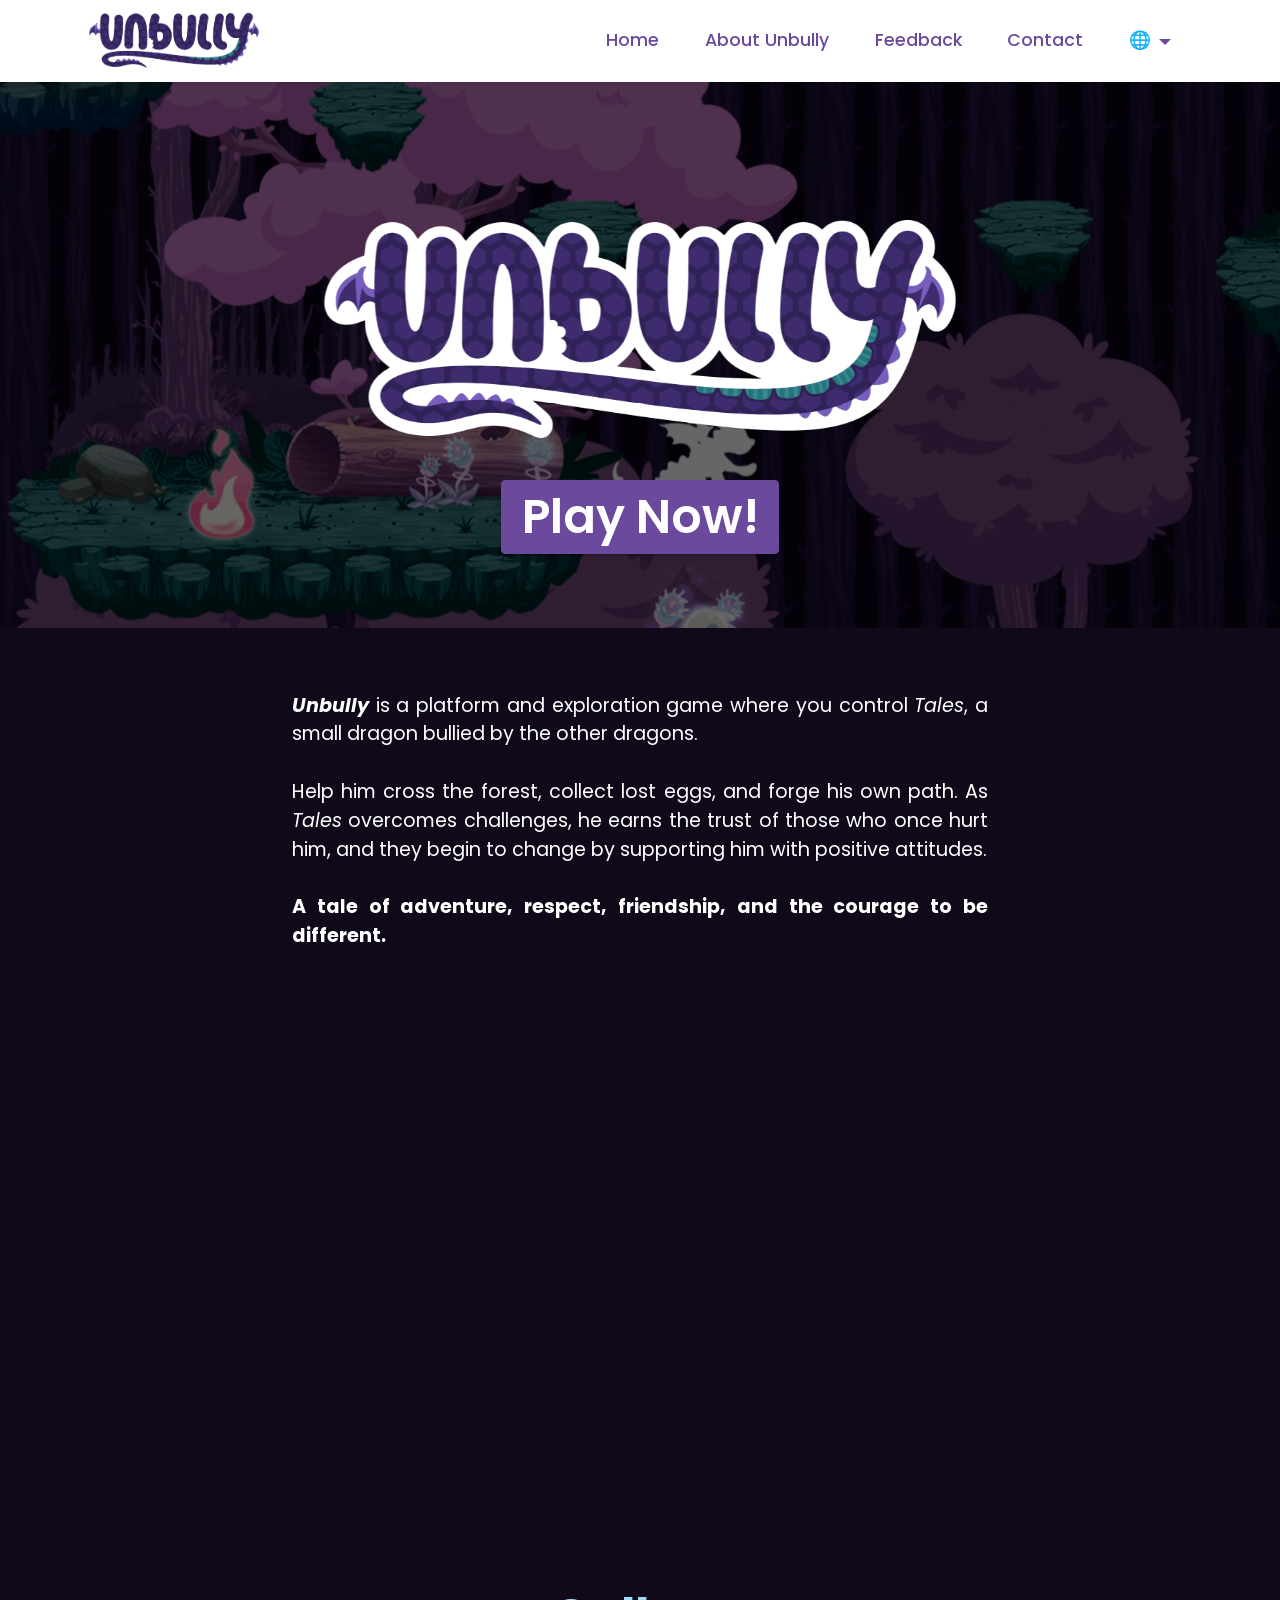
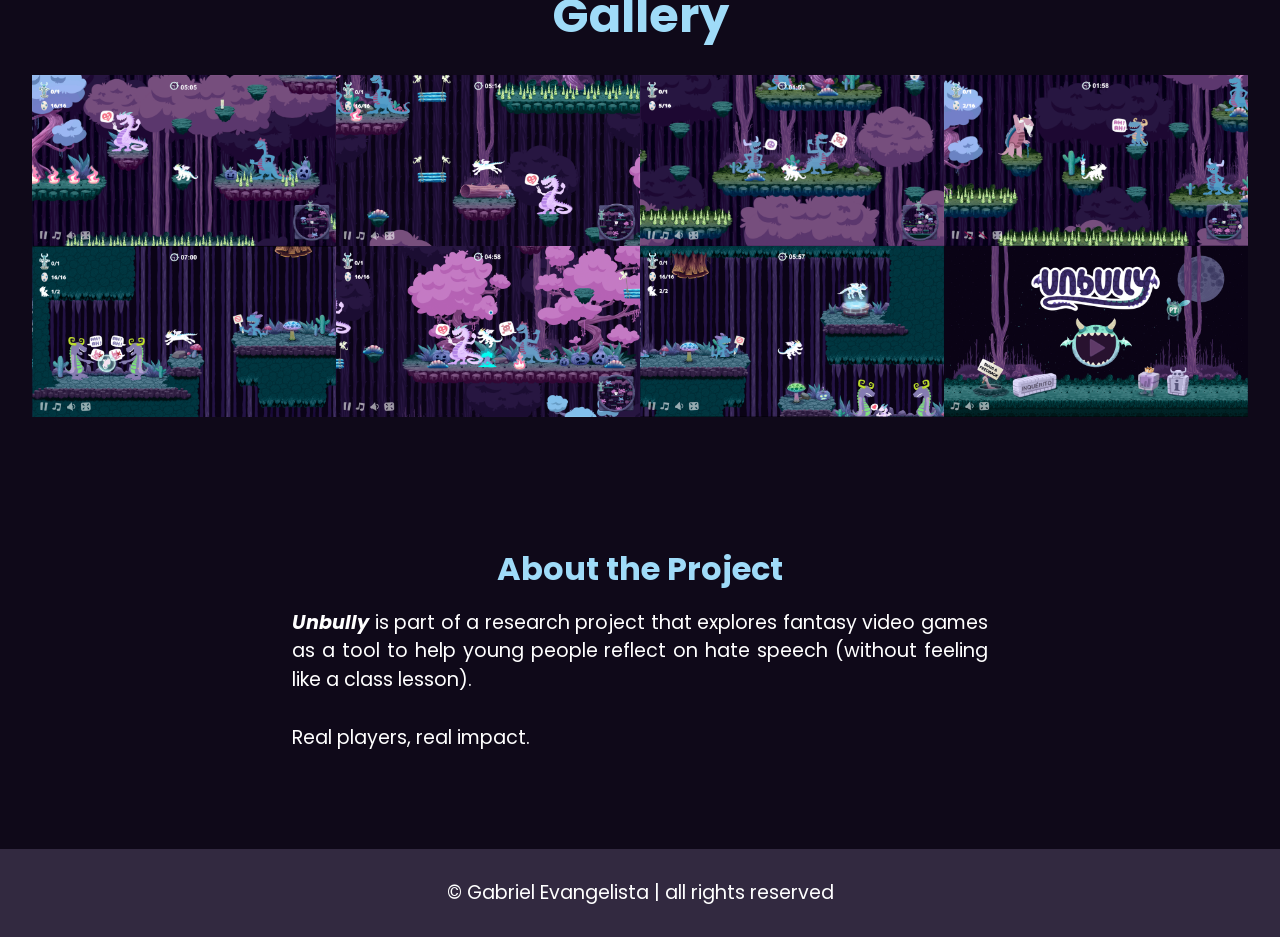
==== commit 620bbab2: "update" ====
--- a/EN/index.html
+++ b/EN/index.html
@@ -20,7 +20,7 @@
   <link rel="stylesheet" href="assets/theme/css/style.css">
   <link rel="preload" href="https://fonts.googleapis.com/css?family=Poppins:100,100i,200,200i,300,300i,400,400i,500,500i,600,600i,700,700i,800,800i,900,900i&display=swap" as="style" onload="this.onload=null;this.rel='stylesheet'">
   <noscript><link rel="stylesheet" href="https://fonts.googleapis.com/css?family=Poppins:100,100i,200,200i,300,300i,400,400i,500,500i,600,600i,700,700i,800,800i,900,900i&display=swap"></noscript>
-  <link rel="preload" as="style" href="assets/mobirise/css/mbr-additional.css?v=PXwxpA"><link rel="stylesheet" href="assets/mobirise/css/mbr-additional.css?v=PXwxpA" type="text/css">
+  <link rel="preload" as="style" href="assets/mobirise/css/mbr-additional.css?v=oJt5Rh"><link rel="stylesheet" href="assets/mobirise/css/mbr-additional.css?v=oJt5Rh" type="text/css">
 
   
   
@@ -50,9 +50,9 @@
                 </div>
             </button>
             <div class="collapse navbar-collapse" id="navbarSupportedContent">
-                <ul class="navbar-nav nav-dropdown" data-app-modern-menu="true"><li class="nav-item"><a class="nav-link link text-primary display-4" href="index.html">Home</a></li><li class="nav-item"><a class="nav-link link text-primary display-4" href="page4.html">About Unbully</a></li><li class="nav-item"><a class="nav-link link text-primary display-4" href="page2.html">Feedback</a></li><li class="nav-item"><a class="nav-link link text-primary display-4" href="page5.html">Contact</a></li></ul>
-                
-                <div class="navbar-buttons mbr-section-btn"><a class="btn btn-primary display-4" href="https://mobiri.se">PT<br></a></div>
+                <ul class="navbar-nav nav-dropdown nav-right" data-app-modern-menu="true"><li class="nav-item"><a class="nav-link link text-primary display-4" href="index.html">Home</a></li><li class="nav-item"><a class="nav-link link text-primary display-4" href="page4.html">About Unbully</a></li><li class="nav-item"><a class="nav-link link text-primary display-4" href="page2.html">Feedback</a></li><li class="nav-item"><a class="nav-link link text-primary display-4" href="page5.html">Contact</a></li><li class="nav-item dropdown"><a class="nav-link link text-primary dropdown-toggle show display-4" href="page5.html" data-toggle="dropdown-submenu" data-bs-toggle="dropdown" data-bs-auto-close="outside" aria-expanded="true">🌐<br></a><div class="dropdown-menu show" aria-labelledby="dropdown-256" data-bs-popper="none"><a class="text-primary dropdown-item display-4" href="http://unbullygame.gevan.art/EN/index.html">EN</a><a class="text-primary show dropdown-item display-4" href="http://unbullygame.gevan.art/PT/index.html">PT</a></div></li></ul>
+                
+                
             </div>
         </div>
     </nav>
@@ -131,8 +131,8 @@
         </div>
         <div class="row mbr-gallery mt-4">
             <div class="col-12 col-md-6 col-lg-3 item gallery-image active">
-                <div class="item-wrapper" data-toggle="modal" data-bs-toggle="modal" data-target="#vm4Dlu1EPq-modal" data-bs-target="#vm4Dlu1EPq-modal">
-                    <img class="w-100" src="assets/images/gameplay04-888x500.png" alt="Mobirise Website Builder" data-slide-to="0" data-bs-slide-to="0" data-target="#lb-vm4Dlu1EPq" data-bs-target="#lb-vm4Dlu1EPq">
+                <div class="item-wrapper" data-toggle="modal" data-bs-toggle="modal" data-target="#vmedGnEqxr-modal" data-bs-target="#vmedGnEqxr-modal">
+                    <img class="w-100" src="assets/images/gameplay04-888x500.png" alt="Mobirise Website Builder" data-slide-to="0" data-bs-slide-to="0" data-target="#lb-vmedGnEqxr" data-bs-target="#lb-vmedGnEqxr">
                     <div class="icon-wrapper">
                         <span class="mobi-mbri mobi-mbri-search mbr-iconfont mbr-iconfont-btn"></span>
                     </div>
@@ -140,16 +140,16 @@
                 
             </div>
             <div class="col-12 col-md-6 col-lg-3 item gallery-image">
-                <div class="item-wrapper" data-toggle="modal" data-bs-toggle="modal" data-target="#vm4Dlu1EPq-modal" data-bs-target="#vm4Dlu1EPq-modal">
-                    <img class="w-100" src="assets/images/gameplay05-1920x1080.png" alt="Mobirise Website Builder" data-slide-to="1" data-bs-slide-to="1" data-target="#lb-vm4Dlu1EPq" data-bs-target="#lb-vm4Dlu1EPq">
-                    <div class="icon-wrapper">
-                        <span class="mobi-mbri mobi-mbri-search mbr-iconfont mbr-iconfont-btn"></span>
-                    </div>
-                </div>
-                
-            </div><div class="col-12 col-md-6 col-lg-3 item gallery-image">
-                <div class="item-wrapper" data-toggle="modal" data-bs-toggle="modal" data-target="#vm4Dlu1EPq-modal" data-bs-target="#vm4Dlu1EPq-modal">
-                    <img class="w-100" src="assets/images/gameplay02-888x500.png" alt="Mobirise Website Builder" data-slide-to="2" data-bs-slide-to="2" data-target="#lb-vm4Dlu1EPq" data-bs-target="#lb-vm4Dlu1EPq">
+                <div class="item-wrapper" data-toggle="modal" data-bs-toggle="modal" data-target="#vmedGnEqxr-modal" data-bs-target="#vmedGnEqxr-modal">
+                    <img class="w-100" src="assets/images/gameplay05-1920x1080.png" alt="Mobirise Website Builder" data-slide-to="1" data-bs-slide-to="1" data-target="#lb-vmedGnEqxr" data-bs-target="#lb-vmedGnEqxr">
+                    <div class="icon-wrapper">
+                        <span class="mobi-mbri mobi-mbri-search mbr-iconfont mbr-iconfont-btn"></span>
+                    </div>
+                </div>
+                
+            </div><div class="col-12 col-md-6 col-lg-3 item gallery-image">
+                <div class="item-wrapper" data-toggle="modal" data-bs-toggle="modal" data-target="#vmedGnEqxr-modal" data-bs-target="#vmedGnEqxr-modal">
+                    <img class="w-100" src="assets/images/gameplay02-888x500.png" alt="Mobirise Website Builder" data-slide-to="2" data-bs-slide-to="2" data-target="#lb-vmedGnEqxr" data-bs-target="#lb-vmedGnEqxr">
                     <div class="icon-wrapper">
                         <span class="mobi-mbri mobi-mbri-search mbr-iconfont mbr-iconfont-btn"></span>
                     </div>
@@ -157,8 +157,8 @@
                 
             </div>
             <div class="col-12 col-md-6 col-lg-3 item gallery-image">
-                <div class="item-wrapper" data-toggle="modal" data-bs-toggle="modal" data-target="#vm4Dlu1EPq-modal" data-bs-target="#vm4Dlu1EPq-modal">
-                    <img class="w-100" src="assets/images/gameplay01-888x500.png" alt="Mobirise Website Builder" data-slide-to="3" data-bs-slide-to="3" data-target="#lb-vm4Dlu1EPq" data-bs-target="#lb-vm4Dlu1EPq">
+                <div class="item-wrapper" data-toggle="modal" data-bs-toggle="modal" data-target="#vmedGnEqxr-modal" data-bs-target="#vmedGnEqxr-modal">
+                    <img class="w-100" src="assets/images/gameplay01-888x500.png" alt="Mobirise Website Builder" data-slide-to="3" data-bs-slide-to="3" data-target="#lb-vmedGnEqxr" data-bs-target="#lb-vmedGnEqxr">
                     <div class="icon-wrapper">
                         <span class="mobi-mbri mobi-mbri-search mbr-iconfont mbr-iconfont-btn"></span>
                     </div>
@@ -166,45 +166,45 @@
                 
             </div>
             <div class="col-12 col-md-6 col-lg-3 item gallery-image">
-                <div class="item-wrapper" data-toggle="modal" data-bs-toggle="modal" data-target="#vm4Dlu1EPq-modal" data-bs-target="#vm4Dlu1EPq-modal">
-                    <img class="w-100" src="assets/images/gameplay08-1920x1080.png" alt="Mobirise Website Builder" data-slide-to="4" data-bs-slide-to="4" data-target="#lb-vm4Dlu1EPq" data-bs-target="#lb-vm4Dlu1EPq">
-                    <div class="icon-wrapper">
-                        <span class="mobi-mbri mobi-mbri-search mbr-iconfont mbr-iconfont-btn"></span>
-                    </div>
-                </div>
-                
-            </div><div class="col-12 col-md-6 col-lg-3 item gallery-image">
-                <div class="item-wrapper" data-toggle="modal" data-bs-toggle="modal" data-target="#vm4Dlu1EPq-modal" data-bs-target="#vm4Dlu1EPq-modal">
-                    <img class="w-100" src="assets/images/gameplay07-1920x1080.png" alt="Mobirise Website Builder" data-slide-to="5" data-bs-slide-to="5" data-target="#lb-vm4Dlu1EPq" data-bs-target="#lb-vm4Dlu1EPq">
-                    <div class="icon-wrapper">
-                        <span class="mobi-mbri mobi-mbri-search mbr-iconfont mbr-iconfont-btn"></span>
-                    </div>
-                </div>
-                
-            </div><div class="col-12 col-md-6 col-lg-3 item gallery-image">
-                <div class="item-wrapper" data-toggle="modal" data-bs-toggle="modal" data-target="#vm4Dlu1EPq-modal" data-bs-target="#vm4Dlu1EPq-modal">
-                    <img class="w-100" src="assets/images/gameplay09-1920x1080.png" alt="Mobirise Website Builder" data-slide-to="6" data-bs-slide-to="6" data-target="#lb-vm4Dlu1EPq" data-bs-target="#lb-vm4Dlu1EPq">
-                    <div class="icon-wrapper">
-                        <span class="mobi-mbri mobi-mbri-search mbr-iconfont mbr-iconfont-btn"></span>
-                    </div>
-                </div>
-                
-            </div><div class="col-12 col-md-6 col-lg-3 item gallery-image">
-                <div class="item-wrapper" data-toggle="modal" data-bs-toggle="modal" data-target="#vm4Dlu1EPq-modal" data-bs-target="#vm4Dlu1EPq-modal">
-                    <img class="w-100" src="assets/images/gameplay11-1920x1080.png" alt="Mobirise Website Builder" data-slide-to="7" data-bs-slide-to="7" data-target="#lb-vm4Dlu1EPq" data-bs-target="#lb-vm4Dlu1EPq">
-                    <div class="icon-wrapper">
-                        <span class="mobi-mbri mobi-mbri-search mbr-iconfont mbr-iconfont-btn"></span>
-                    </div>
-                </div>
-                
-            </div>
-        </div>
-
-        <div class="modal mbr-slider" tabindex="-1" role="dialog" aria-hidden="true" id="vm4Dlu1EPq-modal">
+                <div class="item-wrapper" data-toggle="modal" data-bs-toggle="modal" data-target="#vmedGnEqxr-modal" data-bs-target="#vmedGnEqxr-modal">
+                    <img class="w-100" src="assets/images/gameplay08-1920x1080.png" alt="Mobirise Website Builder" data-slide-to="4" data-bs-slide-to="4" data-target="#lb-vmedGnEqxr" data-bs-target="#lb-vmedGnEqxr">
+                    <div class="icon-wrapper">
+                        <span class="mobi-mbri mobi-mbri-search mbr-iconfont mbr-iconfont-btn"></span>
+                    </div>
+                </div>
+                
+            </div><div class="col-12 col-md-6 col-lg-3 item gallery-image">
+                <div class="item-wrapper" data-toggle="modal" data-bs-toggle="modal" data-target="#vmedGnEqxr-modal" data-bs-target="#vmedGnEqxr-modal">
+                    <img class="w-100" src="assets/images/gameplay07-1920x1080.png" alt="Mobirise Website Builder" data-slide-to="5" data-bs-slide-to="5" data-target="#lb-vmedGnEqxr" data-bs-target="#lb-vmedGnEqxr">
+                    <div class="icon-wrapper">
+                        <span class="mobi-mbri mobi-mbri-search mbr-iconfont mbr-iconfont-btn"></span>
+                    </div>
+                </div>
+                
+            </div><div class="col-12 col-md-6 col-lg-3 item gallery-image">
+                <div class="item-wrapper" data-toggle="modal" data-bs-toggle="modal" data-target="#vmedGnEqxr-modal" data-bs-target="#vmedGnEqxr-modal">
+                    <img class="w-100" src="assets/images/gameplay09-1920x1080.png" alt="Mobirise Website Builder" data-slide-to="6" data-bs-slide-to="6" data-target="#lb-vmedGnEqxr" data-bs-target="#lb-vmedGnEqxr">
+                    <div class="icon-wrapper">
+                        <span class="mobi-mbri mobi-mbri-search mbr-iconfont mbr-iconfont-btn"></span>
+                    </div>
+                </div>
+                
+            </div><div class="col-12 col-md-6 col-lg-3 item gallery-image">
+                <div class="item-wrapper" data-toggle="modal" data-bs-toggle="modal" data-target="#vmedGnEqxr-modal" data-bs-target="#vmedGnEqxr-modal">
+                    <img class="w-100" src="assets/images/gameplay11-1920x1080.png" alt="Mobirise Website Builder" data-slide-to="7" data-bs-slide-to="7" data-target="#lb-vmedGnEqxr" data-bs-target="#lb-vmedGnEqxr">
+                    <div class="icon-wrapper">
+                        <span class="mobi-mbri mobi-mbri-search mbr-iconfont mbr-iconfont-btn"></span>
+                    </div>
+                </div>
+                
+            </div>
+        </div>
+
+        <div class="modal mbr-slider" tabindex="-1" role="dialog" aria-hidden="true" id="vmedGnEqxr-modal">
             <div class="modal-dialog" role="document">
                 <div class="modal-content">
                     <div class="modal-body">
-                        <div class="carousel slide carousel-fade" id="lb-vm4Dlu1EPq" data-interval="4000" data-bs-interval="4000">
+                        <div class="carousel slide carousel-fade" id="lb-vmedGnEqxr" data-interval="4000" data-bs-interval="4000">
                             <div class="carousel-inner">
                                 <div class="carousel-item active">
                                     <img class="d-block w-100" src="assets/images/gameplay04-888x500.png" alt="Mobirise Website Builder">
@@ -228,18 +228,18 @@
                                 </div>
                             </div>
                             <ol class="carousel-indicators">
-                                <li data-slide-to="0" data-bs-slide-to="0" class="active" data-target="#lb-vm4Dlu1EPq" data-bs-target="#lb-vm4Dlu1EPq"></li><li data-slide-to="1" data-bs-slide-to="1" class="" data-target="#lb-vm4Dlu1EPq" data-bs-target="#lb-vm4Dlu1EPq"></li>
-                                <li data-slide-to="2" data-bs-slide-to="2" data-target="#lb-vm4Dlu1EPq" data-bs-target="#lb-vm4Dlu1EPq"></li>
-                                <li data-slide-to="3" data-bs-slide-to="3" data-target="#lb-vm4Dlu1EPq" data-bs-target="#lb-vm4Dlu1EPq"></li>
-                                <li data-slide-to="4" data-bs-slide-to="4" data-target="#lb-vm4Dlu1EPq" data-bs-target="#lb-vm4Dlu1EPq"></li><li data-slide-to="5" data-bs-slide-to="5" data-target="#lb-vm4Dlu1EPq" data-bs-target="#lb-vm4Dlu1EPq"></li><li data-slide-to="6" data-bs-slide-to="6" data-target="#lb-vm4Dlu1EPq" data-bs-target="#lb-vm4Dlu1EPq"></li><li data-slide-to="7" data-bs-slide-to="7" data-target="#lb-vm4Dlu1EPq" data-bs-target="#lb-vm4Dlu1EPq"></li>
+                                <li data-slide-to="0" data-bs-slide-to="0" class="active" data-target="#lb-vmedGnEqxr" data-bs-target="#lb-vmedGnEqxr"></li><li data-slide-to="1" data-bs-slide-to="1" class="" data-target="#lb-vmedGnEqxr" data-bs-target="#lb-vmedGnEqxr"></li>
+                                <li data-slide-to="2" data-bs-slide-to="2" data-target="#lb-vmedGnEqxr" data-bs-target="#lb-vmedGnEqxr"></li>
+                                <li data-slide-to="3" data-bs-slide-to="3" data-target="#lb-vmedGnEqxr" data-bs-target="#lb-vmedGnEqxr"></li>
+                                <li data-slide-to="4" data-bs-slide-to="4" data-target="#lb-vmedGnEqxr" data-bs-target="#lb-vmedGnEqxr"></li><li data-slide-to="5" data-bs-slide-to="5" data-target="#lb-vmedGnEqxr" data-bs-target="#lb-vmedGnEqxr"></li><li data-slide-to="6" data-bs-slide-to="6" data-target="#lb-vmedGnEqxr" data-bs-target="#lb-vmedGnEqxr"></li><li data-slide-to="7" data-bs-slide-to="7" data-target="#lb-vmedGnEqxr" data-bs-target="#lb-vmedGnEqxr"></li>
                             </ol>
                             <a role="button" href="" class="close" data-dismiss="modal" data-bs-dismiss="modal" aria-label="Close">
                             </a>
-                            <a class="carousel-control-prev carousel-control" role="button" data-slide="prev" data-bs-slide="prev" href="#lb-vm4Dlu1EPq">
+                            <a class="carousel-control-prev carousel-control" role="button" data-slide="prev" data-bs-slide="prev" href="#lb-vmedGnEqxr">
                                 <span class="mobi-mbri mobi-mbri-arrow-prev" aria-hidden="true"></span>
                                 <span class="sr-only visually-hidden">Previous</span>
                             </a>
-                            <a class="carousel-control-next carousel-control" role="button" data-slide="next" data-bs-slide="next" href="#lb-vm4Dlu1EPq">
+                            <a class="carousel-control-next carousel-control" role="button" data-slide="next" data-bs-slide="next" href="#lb-vmedGnEqxr">
                                 <span class="mobi-mbri mobi-mbri-arrow-next" aria-hidden="true"></span>
                                 <span class="sr-only visually-hidden">Next</span>
                             </a>
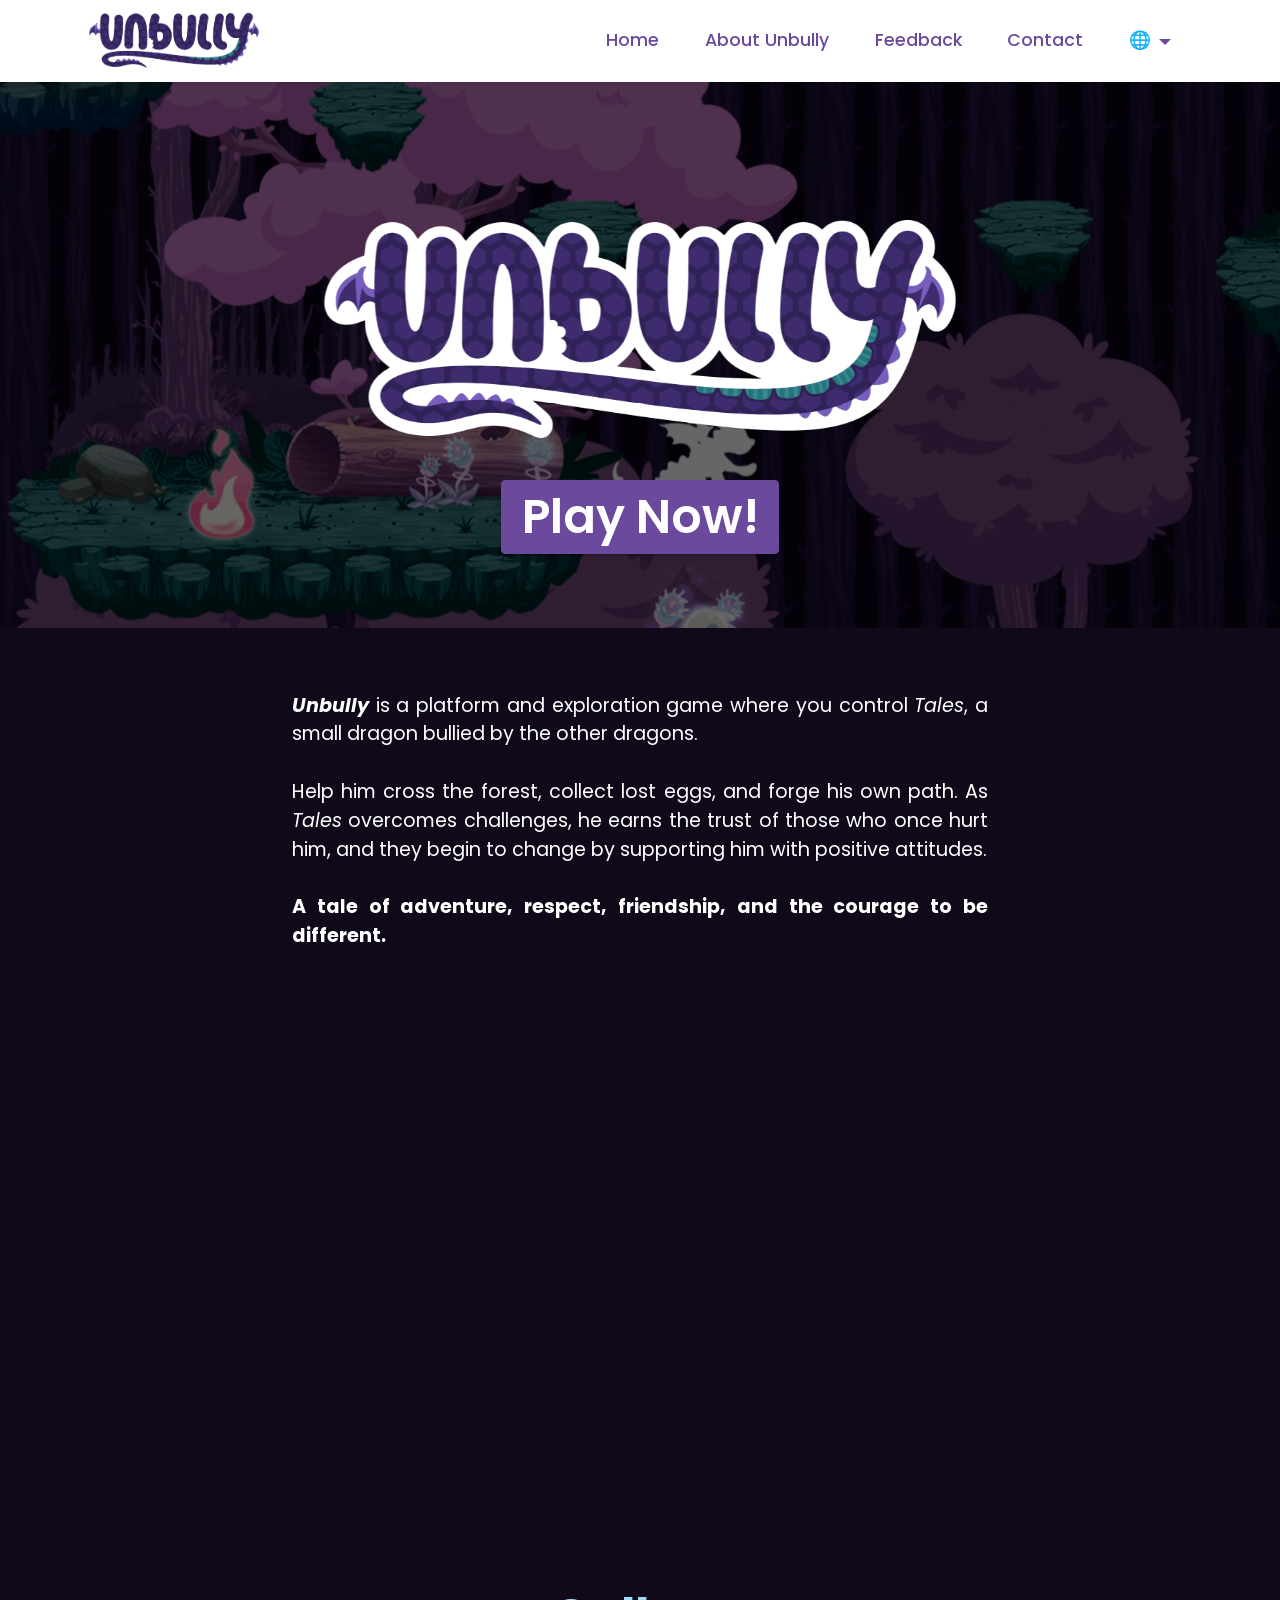
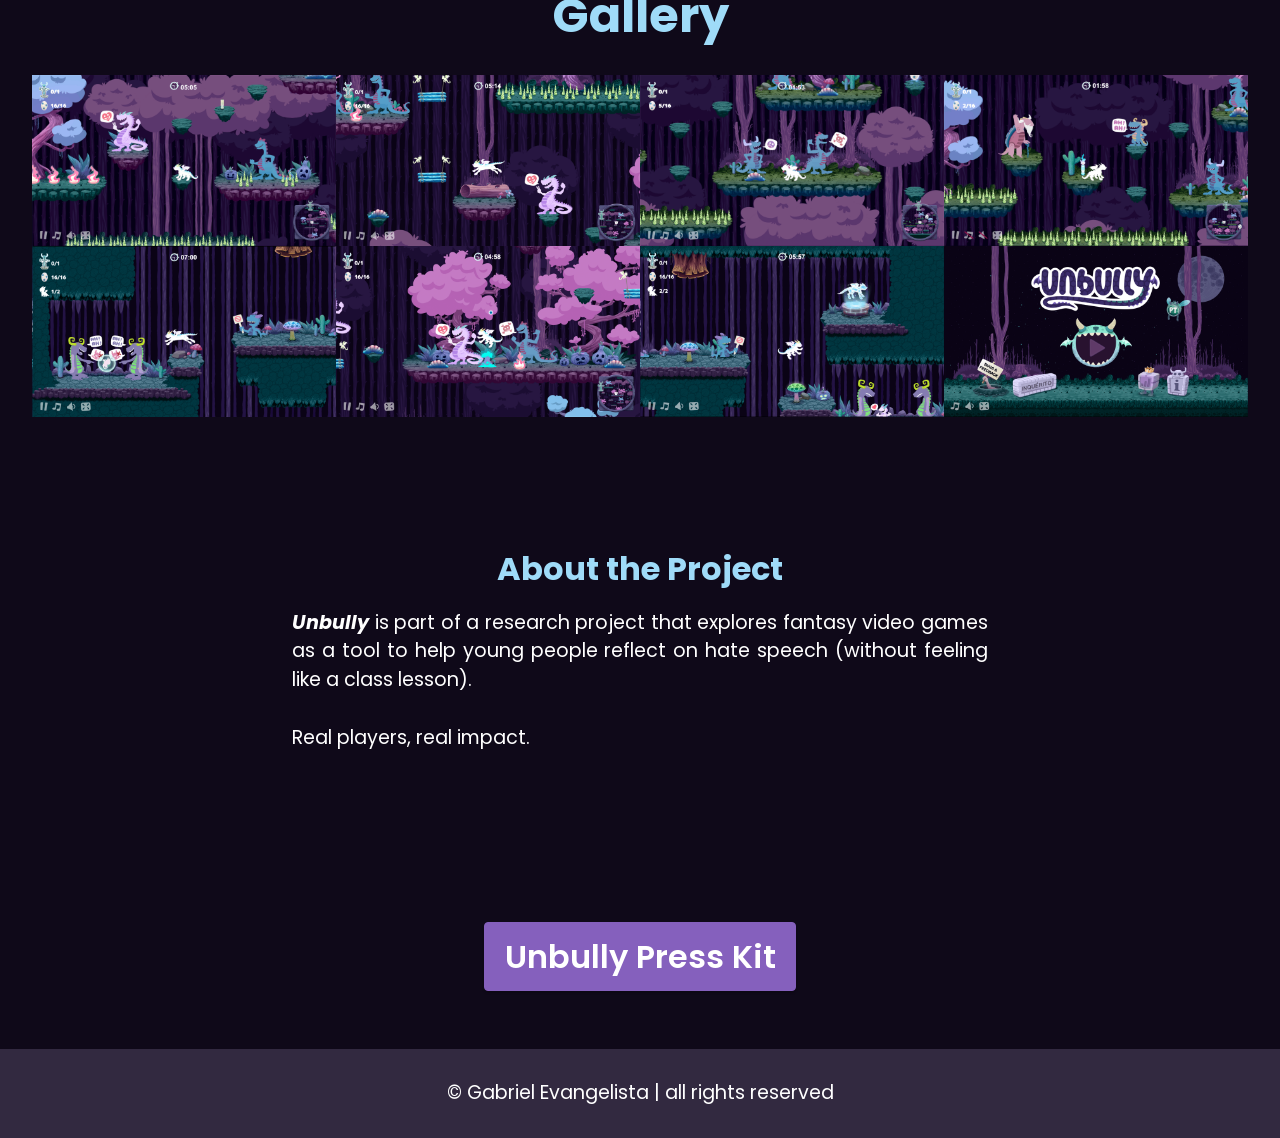
==== commit 2f376537: "update" ====
--- a/EN/index.html
+++ b/EN/index.html
@@ -20,7 +20,7 @@
   <link rel="stylesheet" href="assets/theme/css/style.css">
   <link rel="preload" href="https://fonts.googleapis.com/css?family=Poppins:100,100i,200,200i,300,300i,400,400i,500,500i,600,600i,700,700i,800,800i,900,900i&display=swap" as="style" onload="this.onload=null;this.rel='stylesheet'">
   <noscript><link rel="stylesheet" href="https://fonts.googleapis.com/css?family=Poppins:100,100i,200,200i,300,300i,400,400i,500,500i,600,600i,700,700i,800,800i,900,900i&display=swap"></noscript>
-  <link rel="preload" as="style" href="assets/mobirise/css/mbr-additional.css?v=oJt5Rh"><link rel="stylesheet" href="assets/mobirise/css/mbr-additional.css?v=oJt5Rh" type="text/css">
+  <link rel="preload" as="style" href="assets/mobirise/css/mbr-additional.css?v=f7CHzN"><link rel="stylesheet" href="assets/mobirise/css/mbr-additional.css?v=f7CHzN" type="text/css">
 
   
   
@@ -50,7 +50,7 @@
                 </div>
             </button>
             <div class="collapse navbar-collapse" id="navbarSupportedContent">
-                <ul class="navbar-nav nav-dropdown nav-right" data-app-modern-menu="true"><li class="nav-item"><a class="nav-link link text-primary display-4" href="index.html">Home</a></li><li class="nav-item"><a class="nav-link link text-primary display-4" href="page4.html">About Unbully</a></li><li class="nav-item"><a class="nav-link link text-primary display-4" href="page2.html">Feedback</a></li><li class="nav-item"><a class="nav-link link text-primary display-4" href="page5.html">Contact</a></li><li class="nav-item dropdown"><a class="nav-link link text-primary dropdown-toggle show display-4" href="page5.html" data-toggle="dropdown-submenu" data-bs-toggle="dropdown" data-bs-auto-close="outside" aria-expanded="true">🌐<br></a><div class="dropdown-menu show" aria-labelledby="dropdown-256" data-bs-popper="none"><a class="text-primary dropdown-item display-4" href="http://unbullygame.gevan.art/EN/index.html">EN</a><a class="text-primary show dropdown-item display-4" href="http://unbullygame.gevan.art/PT/index.html">PT</a></div></li></ul>
+                <ul class="navbar-nav nav-dropdown nav-right" data-app-modern-menu="true"><li class="nav-item"><a class="nav-link link text-primary show display-4" href="index.html" aria-expanded="true">Home</a></li><li class="nav-item"><a class="nav-link link text-primary display-4" href="page4.html">About Unbully</a></li><li class="nav-item"><a class="nav-link link text-primary display-4" href="page2.html">Feedback</a></li><li class="nav-item"><a class="nav-link link text-primary display-4" href="page5.html">Contact</a></li><li class="nav-item dropdown"><a class="nav-link link text-primary dropdown-toggle show display-4" href="page5.html" data-toggle="dropdown-submenu" data-bs-toggle="dropdown" data-bs-auto-close="outside" aria-expanded="false">🌐<br></a><div class="dropdown-menu show" aria-labelledby="dropdown-256" data-bs-popper="none"><a class="text-primary dropdown-item display-4" href="http://unbullygame.gevan.art/EN/index.html">EN</a><a class="text-primary show dropdown-item display-4" href="http://unbullygame.gevan.art/PT/index.html">PT</a></div></li></ul>
                 
                 
             </div>
@@ -131,8 +131,8 @@
         </div>
         <div class="row mbr-gallery mt-4">
             <div class="col-12 col-md-6 col-lg-3 item gallery-image active">
-                <div class="item-wrapper" data-toggle="modal" data-bs-toggle="modal" data-target="#vmedGnEqxr-modal" data-bs-target="#vmedGnEqxr-modal">
-                    <img class="w-100" src="assets/images/gameplay04-888x500.png" alt="Mobirise Website Builder" data-slide-to="0" data-bs-slide-to="0" data-target="#lb-vmedGnEqxr" data-bs-target="#lb-vmedGnEqxr">
+                <div class="item-wrapper" data-toggle="modal" data-bs-toggle="modal" data-target="#vmfU50ugxO-modal" data-bs-target="#vmfU50ugxO-modal">
+                    <img class="w-100" src="assets/images/gameplay04-888x500.png" alt="Mobirise Website Builder" data-slide-to="0" data-bs-slide-to="0" data-target="#lb-vmfU50ugxO" data-bs-target="#lb-vmfU50ugxO">
                     <div class="icon-wrapper">
                         <span class="mobi-mbri mobi-mbri-search mbr-iconfont mbr-iconfont-btn"></span>
                     </div>
@@ -140,16 +140,16 @@
                 
             </div>
             <div class="col-12 col-md-6 col-lg-3 item gallery-image">
-                <div class="item-wrapper" data-toggle="modal" data-bs-toggle="modal" data-target="#vmedGnEqxr-modal" data-bs-target="#vmedGnEqxr-modal">
-                    <img class="w-100" src="assets/images/gameplay05-1920x1080.png" alt="Mobirise Website Builder" data-slide-to="1" data-bs-slide-to="1" data-target="#lb-vmedGnEqxr" data-bs-target="#lb-vmedGnEqxr">
+                <div class="item-wrapper" data-toggle="modal" data-bs-toggle="modal" data-target="#vmfU50ugxO-modal" data-bs-target="#vmfU50ugxO-modal">
+                    <img class="w-100" src="assets/images/gameplay05-1920x1080.png" alt="Mobirise Website Builder" data-slide-to="1" data-bs-slide-to="1" data-target="#lb-vmfU50ugxO" data-bs-target="#lb-vmfU50ugxO">
                     <div class="icon-wrapper">
                         <span class="mobi-mbri mobi-mbri-search mbr-iconfont mbr-iconfont-btn"></span>
                     </div>
                 </div>
                 
             </div><div class="col-12 col-md-6 col-lg-3 item gallery-image">
-                <div class="item-wrapper" data-toggle="modal" data-bs-toggle="modal" data-target="#vmedGnEqxr-modal" data-bs-target="#vmedGnEqxr-modal">
-                    <img class="w-100" src="assets/images/gameplay02-888x500.png" alt="Mobirise Website Builder" data-slide-to="2" data-bs-slide-to="2" data-target="#lb-vmedGnEqxr" data-bs-target="#lb-vmedGnEqxr">
+                <div class="item-wrapper" data-toggle="modal" data-bs-toggle="modal" data-target="#vmfU50ugxO-modal" data-bs-target="#vmfU50ugxO-modal">
+                    <img class="w-100" src="assets/images/gameplay02-888x500.png" alt="Mobirise Website Builder" data-slide-to="2" data-bs-slide-to="2" data-target="#lb-vmfU50ugxO" data-bs-target="#lb-vmfU50ugxO">
                     <div class="icon-wrapper">
                         <span class="mobi-mbri mobi-mbri-search mbr-iconfont mbr-iconfont-btn"></span>
                     </div>
@@ -157,8 +157,8 @@
                 
             </div>
             <div class="col-12 col-md-6 col-lg-3 item gallery-image">
-                <div class="item-wrapper" data-toggle="modal" data-bs-toggle="modal" data-target="#vmedGnEqxr-modal" data-bs-target="#vmedGnEqxr-modal">
-                    <img class="w-100" src="assets/images/gameplay01-888x500.png" alt="Mobirise Website Builder" data-slide-to="3" data-bs-slide-to="3" data-target="#lb-vmedGnEqxr" data-bs-target="#lb-vmedGnEqxr">
+                <div class="item-wrapper" data-toggle="modal" data-bs-toggle="modal" data-target="#vmfU50ugxO-modal" data-bs-target="#vmfU50ugxO-modal">
+                    <img class="w-100" src="assets/images/gameplay01-888x500.png" alt="Mobirise Website Builder" data-slide-to="3" data-bs-slide-to="3" data-target="#lb-vmfU50ugxO" data-bs-target="#lb-vmfU50ugxO">
                     <div class="icon-wrapper">
                         <span class="mobi-mbri mobi-mbri-search mbr-iconfont mbr-iconfont-btn"></span>
                     </div>
@@ -166,45 +166,45 @@
                 
             </div>
             <div class="col-12 col-md-6 col-lg-3 item gallery-image">
-                <div class="item-wrapper" data-toggle="modal" data-bs-toggle="modal" data-target="#vmedGnEqxr-modal" data-bs-target="#vmedGnEqxr-modal">
-                    <img class="w-100" src="assets/images/gameplay08-1920x1080.png" alt="Mobirise Website Builder" data-slide-to="4" data-bs-slide-to="4" data-target="#lb-vmedGnEqxr" data-bs-target="#lb-vmedGnEqxr">
+                <div class="item-wrapper" data-toggle="modal" data-bs-toggle="modal" data-target="#vmfU50ugxO-modal" data-bs-target="#vmfU50ugxO-modal">
+                    <img class="w-100" src="assets/images/gameplay08-1920x1080.png" alt="Mobirise Website Builder" data-slide-to="4" data-bs-slide-to="4" data-target="#lb-vmfU50ugxO" data-bs-target="#lb-vmfU50ugxO">
                     <div class="icon-wrapper">
                         <span class="mobi-mbri mobi-mbri-search mbr-iconfont mbr-iconfont-btn"></span>
                     </div>
                 </div>
                 
             </div><div class="col-12 col-md-6 col-lg-3 item gallery-image">
-                <div class="item-wrapper" data-toggle="modal" data-bs-toggle="modal" data-target="#vmedGnEqxr-modal" data-bs-target="#vmedGnEqxr-modal">
-                    <img class="w-100" src="assets/images/gameplay07-1920x1080.png" alt="Mobirise Website Builder" data-slide-to="5" data-bs-slide-to="5" data-target="#lb-vmedGnEqxr" data-bs-target="#lb-vmedGnEqxr">
+                <div class="item-wrapper" data-toggle="modal" data-bs-toggle="modal" data-target="#vmfU50ugxO-modal" data-bs-target="#vmfU50ugxO-modal">
+                    <img class="w-100" src="assets/images/gameplay07-1920x1080.png" alt="Mobirise Website Builder" data-slide-to="5" data-bs-slide-to="5" data-target="#lb-vmfU50ugxO" data-bs-target="#lb-vmfU50ugxO">
                     <div class="icon-wrapper">
                         <span class="mobi-mbri mobi-mbri-search mbr-iconfont mbr-iconfont-btn"></span>
                     </div>
                 </div>
                 
             </div><div class="col-12 col-md-6 col-lg-3 item gallery-image">
-                <div class="item-wrapper" data-toggle="modal" data-bs-toggle="modal" data-target="#vmedGnEqxr-modal" data-bs-target="#vmedGnEqxr-modal">
-                    <img class="w-100" src="assets/images/gameplay09-1920x1080.png" alt="Mobirise Website Builder" data-slide-to="6" data-bs-slide-to="6" data-target="#lb-vmedGnEqxr" data-bs-target="#lb-vmedGnEqxr">
+                <div class="item-wrapper" data-toggle="modal" data-bs-toggle="modal" data-target="#vmfU50ugxO-modal" data-bs-target="#vmfU50ugxO-modal">
+                    <img class="w-100" src="assets/images/gameplay09-1920x1080.png" alt="Mobirise Website Builder" data-slide-to="6" data-bs-slide-to="6" data-target="#lb-vmfU50ugxO" data-bs-target="#lb-vmfU50ugxO">
                     <div class="icon-wrapper">
                         <span class="mobi-mbri mobi-mbri-search mbr-iconfont mbr-iconfont-btn"></span>
                     </div>
                 </div>
                 
             </div><div class="col-12 col-md-6 col-lg-3 item gallery-image">
-                <div class="item-wrapper" data-toggle="modal" data-bs-toggle="modal" data-target="#vmedGnEqxr-modal" data-bs-target="#vmedGnEqxr-modal">
-                    <img class="w-100" src="assets/images/gameplay11-1920x1080.png" alt="Mobirise Website Builder" data-slide-to="7" data-bs-slide-to="7" data-target="#lb-vmedGnEqxr" data-bs-target="#lb-vmedGnEqxr">
-                    <div class="icon-wrapper">
-                        <span class="mobi-mbri mobi-mbri-search mbr-iconfont mbr-iconfont-btn"></span>
-                    </div>
-                </div>
-                
-            </div>
-        </div>
-
-        <div class="modal mbr-slider" tabindex="-1" role="dialog" aria-hidden="true" id="vmedGnEqxr-modal">
+                <div class="item-wrapper" data-toggle="modal" data-bs-toggle="modal" data-target="#vmfU50ugxO-modal" data-bs-target="#vmfU50ugxO-modal">
+                    <img class="w-100" src="assets/images/gameplay11-1920x1080.png" alt="Mobirise Website Builder" data-slide-to="7" data-bs-slide-to="7" data-target="#lb-vmfU50ugxO" data-bs-target="#lb-vmfU50ugxO">
+                    <div class="icon-wrapper">
+                        <span class="mobi-mbri mobi-mbri-search mbr-iconfont mbr-iconfont-btn"></span>
+                    </div>
+                </div>
+                
+            </div>
+        </div>
+
+        <div class="modal mbr-slider" tabindex="-1" role="dialog" aria-hidden="true" id="vmfU50ugxO-modal">
             <div class="modal-dialog" role="document">
                 <div class="modal-content">
                     <div class="modal-body">
-                        <div class="carousel slide carousel-fade" id="lb-vmedGnEqxr" data-interval="4000" data-bs-interval="4000">
+                        <div class="carousel slide carousel-fade" id="lb-vmfU50ugxO" data-interval="4000" data-bs-interval="4000">
                             <div class="carousel-inner">
                                 <div class="carousel-item active">
                                     <img class="d-block w-100" src="assets/images/gameplay04-888x500.png" alt="Mobirise Website Builder">
@@ -228,18 +228,18 @@
                                 </div>
                             </div>
                             <ol class="carousel-indicators">
-                                <li data-slide-to="0" data-bs-slide-to="0" class="active" data-target="#lb-vmedGnEqxr" data-bs-target="#lb-vmedGnEqxr"></li><li data-slide-to="1" data-bs-slide-to="1" class="" data-target="#lb-vmedGnEqxr" data-bs-target="#lb-vmedGnEqxr"></li>
-                                <li data-slide-to="2" data-bs-slide-to="2" data-target="#lb-vmedGnEqxr" data-bs-target="#lb-vmedGnEqxr"></li>
-                                <li data-slide-to="3" data-bs-slide-to="3" data-target="#lb-vmedGnEqxr" data-bs-target="#lb-vmedGnEqxr"></li>
-                                <li data-slide-to="4" data-bs-slide-to="4" data-target="#lb-vmedGnEqxr" data-bs-target="#lb-vmedGnEqxr"></li><li data-slide-to="5" data-bs-slide-to="5" data-target="#lb-vmedGnEqxr" data-bs-target="#lb-vmedGnEqxr"></li><li data-slide-to="6" data-bs-slide-to="6" data-target="#lb-vmedGnEqxr" data-bs-target="#lb-vmedGnEqxr"></li><li data-slide-to="7" data-bs-slide-to="7" data-target="#lb-vmedGnEqxr" data-bs-target="#lb-vmedGnEqxr"></li>
+                                <li data-slide-to="0" data-bs-slide-to="0" class="active" data-target="#lb-vmfU50ugxO" data-bs-target="#lb-vmfU50ugxO"></li><li data-slide-to="1" data-bs-slide-to="1" class="" data-target="#lb-vmfU50ugxO" data-bs-target="#lb-vmfU50ugxO"></li>
+                                <li data-slide-to="2" data-bs-slide-to="2" data-target="#lb-vmfU50ugxO" data-bs-target="#lb-vmfU50ugxO"></li>
+                                <li data-slide-to="3" data-bs-slide-to="3" data-target="#lb-vmfU50ugxO" data-bs-target="#lb-vmfU50ugxO"></li>
+                                <li data-slide-to="4" data-bs-slide-to="4" data-target="#lb-vmfU50ugxO" data-bs-target="#lb-vmfU50ugxO"></li><li data-slide-to="5" data-bs-slide-to="5" data-target="#lb-vmfU50ugxO" data-bs-target="#lb-vmfU50ugxO"></li><li data-slide-to="6" data-bs-slide-to="6" data-target="#lb-vmfU50ugxO" data-bs-target="#lb-vmfU50ugxO"></li><li data-slide-to="7" data-bs-slide-to="7" data-target="#lb-vmfU50ugxO" data-bs-target="#lb-vmfU50ugxO"></li>
                             </ol>
                             <a role="button" href="" class="close" data-dismiss="modal" data-bs-dismiss="modal" aria-label="Close">
                             </a>
-                            <a class="carousel-control-prev carousel-control" role="button" data-slide="prev" data-bs-slide="prev" href="#lb-vmedGnEqxr">
+                            <a class="carousel-control-prev carousel-control" role="button" data-slide="prev" data-bs-slide="prev" href="#lb-vmfU50ugxO">
                                 <span class="mobi-mbri mobi-mbri-arrow-prev" aria-hidden="true"></span>
                                 <span class="sr-only visually-hidden">Previous</span>
                             </a>
-                            <a class="carousel-control-next carousel-control" role="button" data-slide="next" data-bs-slide="next" href="#lb-vmedGnEqxr">
+                            <a class="carousel-control-next carousel-control" role="button" data-slide="next" data-bs-slide="next" href="#lb-vmfU50ugxO">
                                 <span class="mobi-mbri mobi-mbri-arrow-next" aria-hidden="true"></span>
                                 <span class="sr-only visually-hidden">Next</span>
                             </a>
@@ -266,6 +266,25 @@
                 <p class="mbr-text mbr-fonts-style mb-3 display-7"><strong><em>Unbully</em></strong> is part of a research project that explores fantasy video games as a tool to help young people reflect on hate speech (without feeling like a class lesson).<br><br>Real players, real impact.<br></p>
                 
                 
+            </div>
+        </div>
+    </div>
+</section>
+
+<section data-bs-version="5.1" class="header18 cid-vmfPK2at7z" id="header18-29">
+
+    
+
+    
+    
+
+    <div class="align-center container">
+        <div class="row justify-content-center">
+            <div class="col-12 col-lg-7">
+                
+                
+                
+                <div class="mbr-section-btn mt-3"><a class="btn btn-info display-5" href="https://unbullygame.gevan.art/downloads/UnbullyPressKit.zip">Unbully Press Kit</a></div>
             </div>
         </div>
     </div>
--- a/EN/assets/mobirise/css/mbr-additional.css
+++ b/EN/assets/mobirise/css/mbr-additional.css
@@ -1473,6 +1473,23 @@
   text-align: justify;
   color: #ffffff;
 }
+.cid-vmfPK2at7z {
+  padding-top: 3rem;
+  padding-bottom: 3rem;
+  background-color: #0f0919;
+}
+.cid-vmfPK2at7z .mbr-fallback-image.disabled {
+  display: none;
+}
+.cid-vmfPK2at7z .mbr-fallback-image {
+  display: block;
+  background-size: cover;
+  background-position: center center;
+  width: 100%;
+  height: 100%;
+  position: absolute;
+  top: 0;
+}
 .cid-vm4bT0W5iz {
   padding-top: 30px;
   padding-bottom: 30px;
--- a/EN/assets/mobirise/css/mbr-additional.css
+++ b/EN/assets/mobirise/css/mbr-additional.css
@@ -1473,6 +1473,23 @@
   text-align: justify;
   color: #ffffff;
 }
+.cid-vmfPK2at7z {
+  padding-top: 3rem;
+  padding-bottom: 3rem;
+  background-color: #0f0919;
+}
+.cid-vmfPK2at7z .mbr-fallback-image.disabled {
+  display: none;
+}
+.cid-vmfPK2at7z .mbr-fallback-image {
+  display: block;
+  background-size: cover;
+  background-position: center center;
+  width: 100%;
+  height: 100%;
+  position: absolute;
+  top: 0;
+}
 .cid-vm4bT0W5iz {
   padding-top: 30px;
   padding-bottom: 30px;
